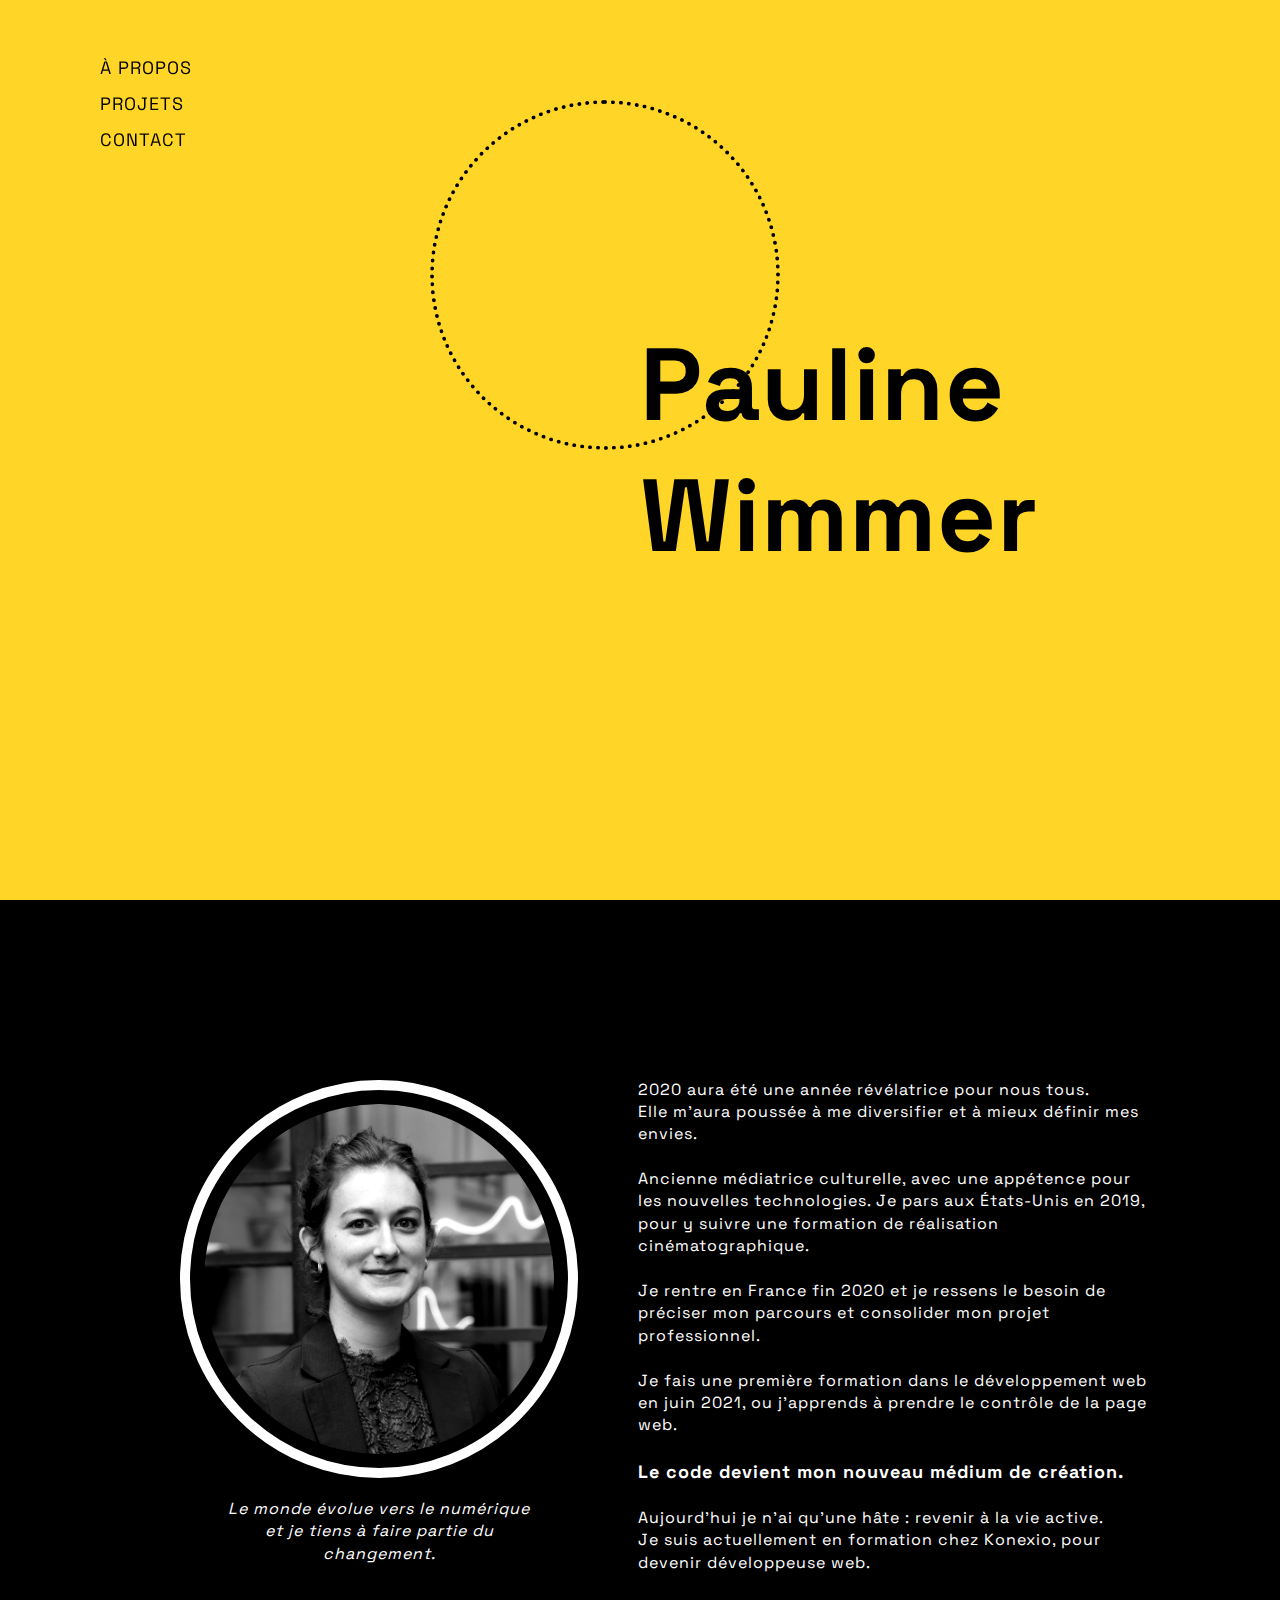
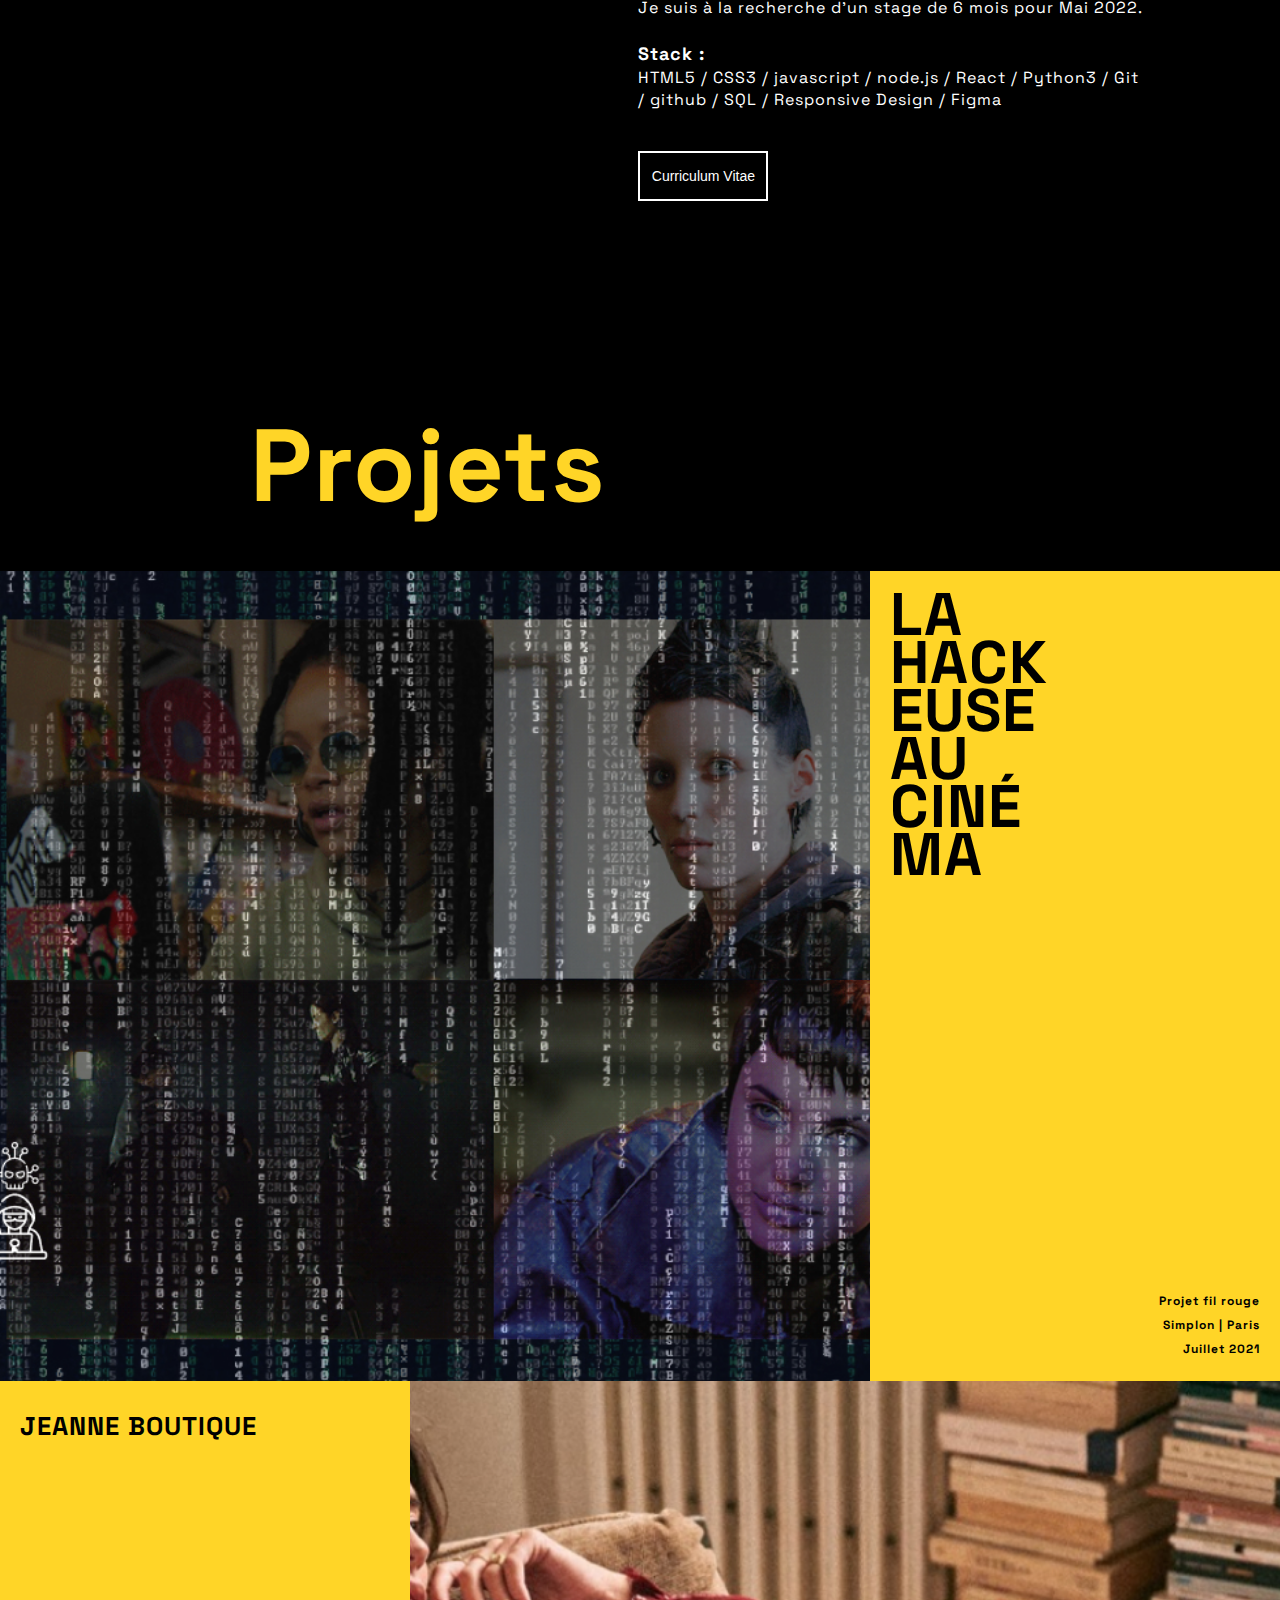
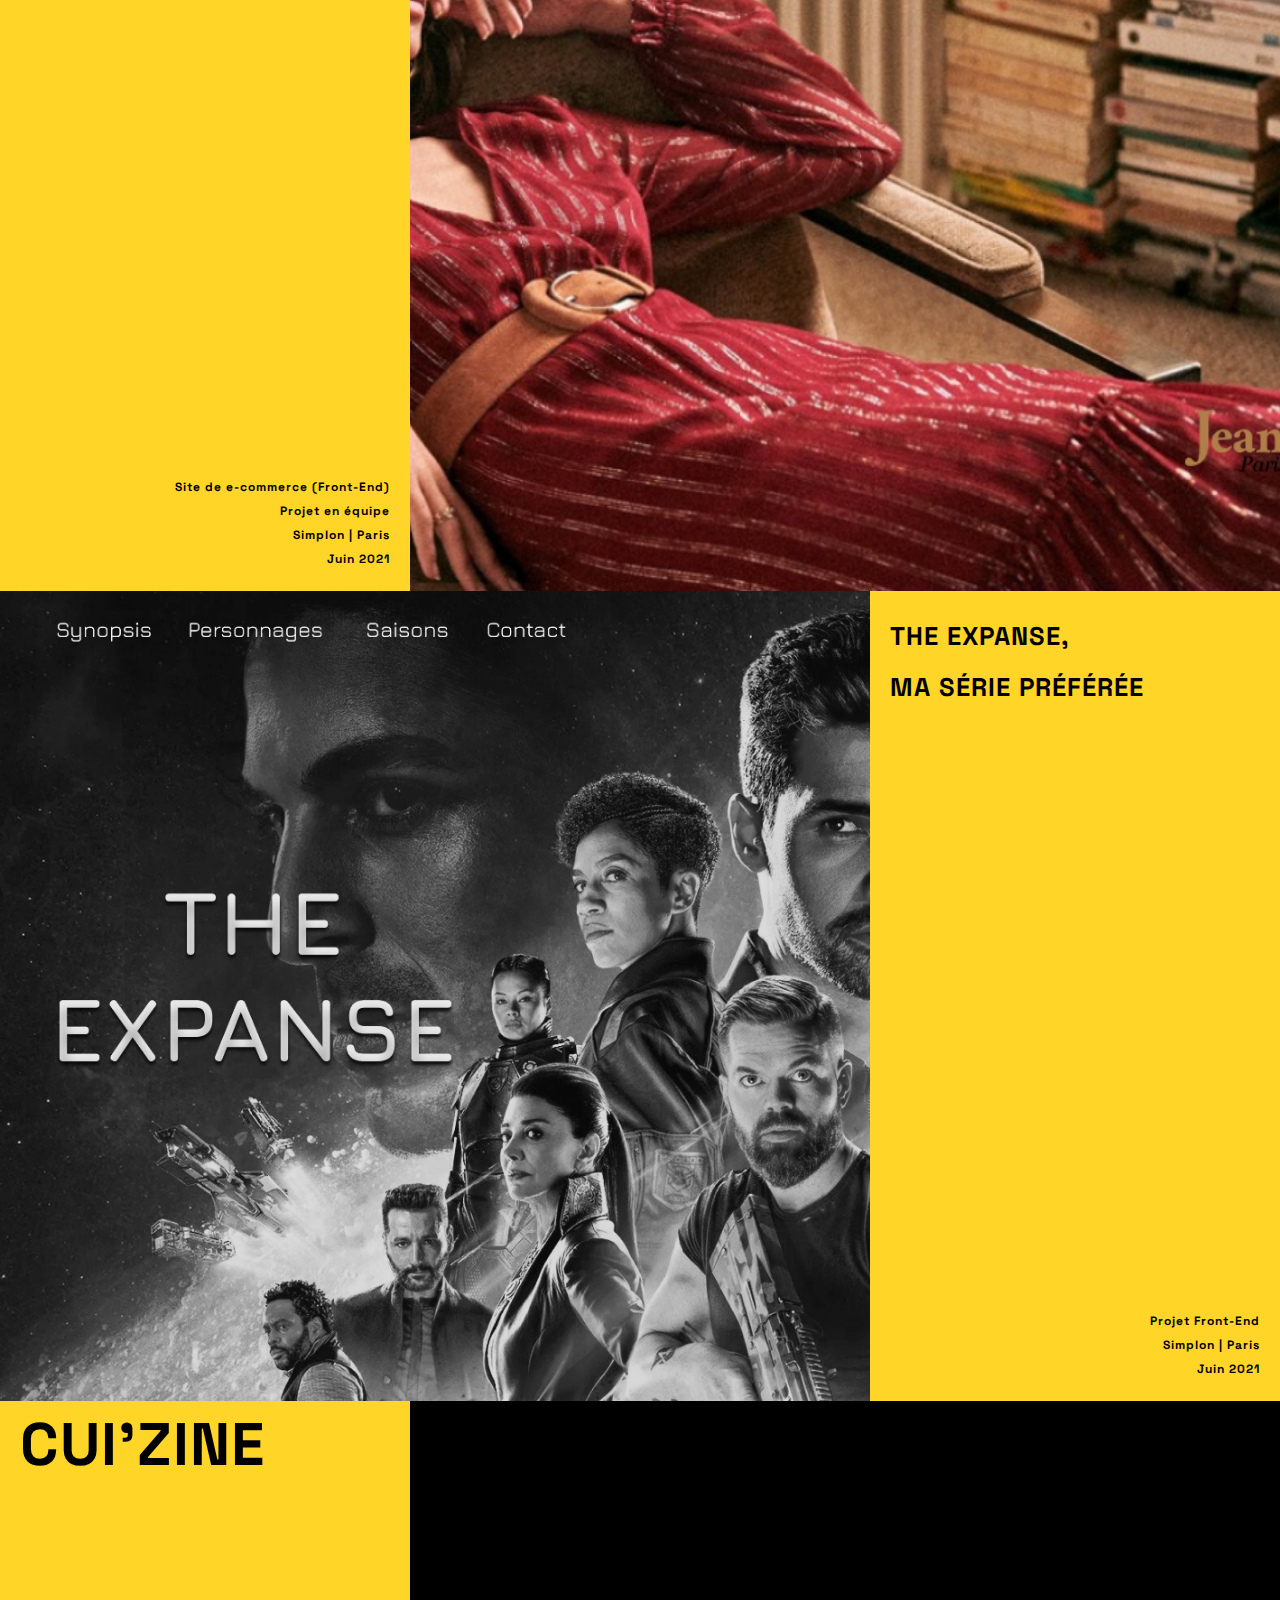
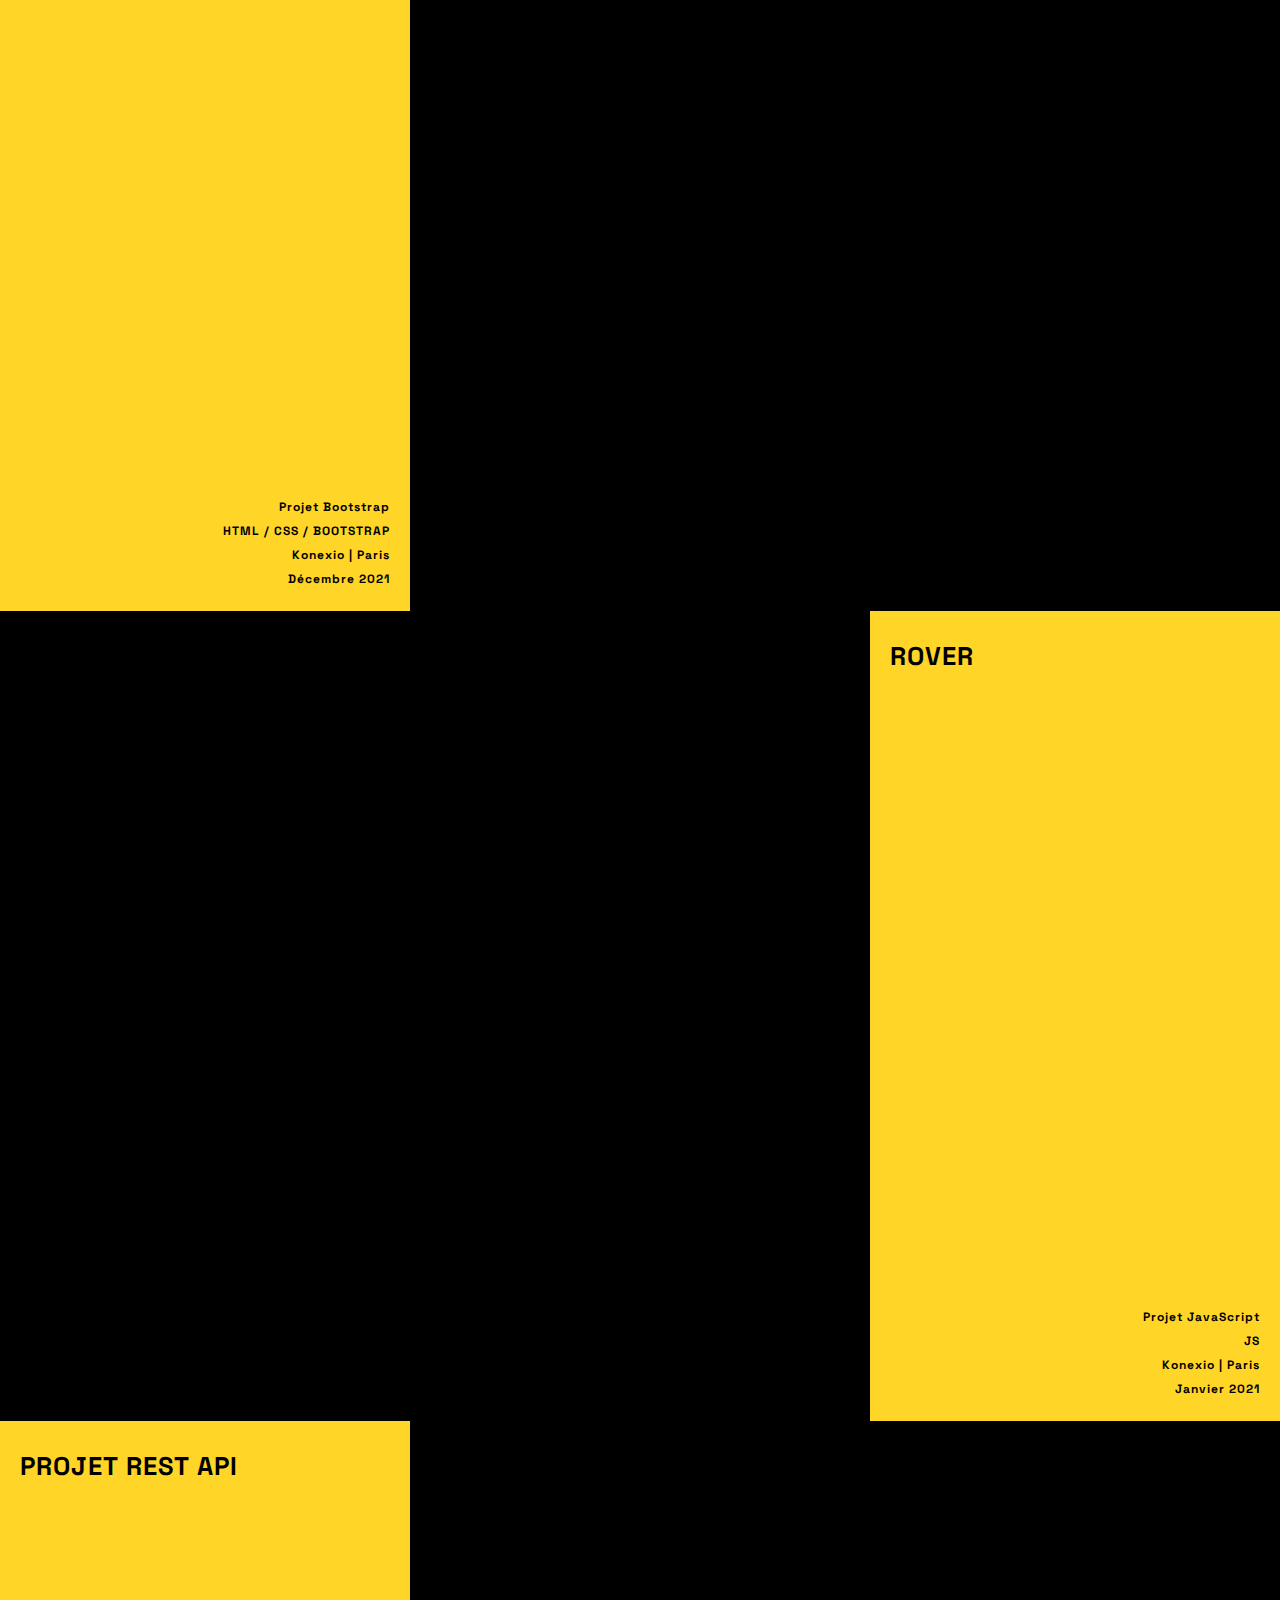
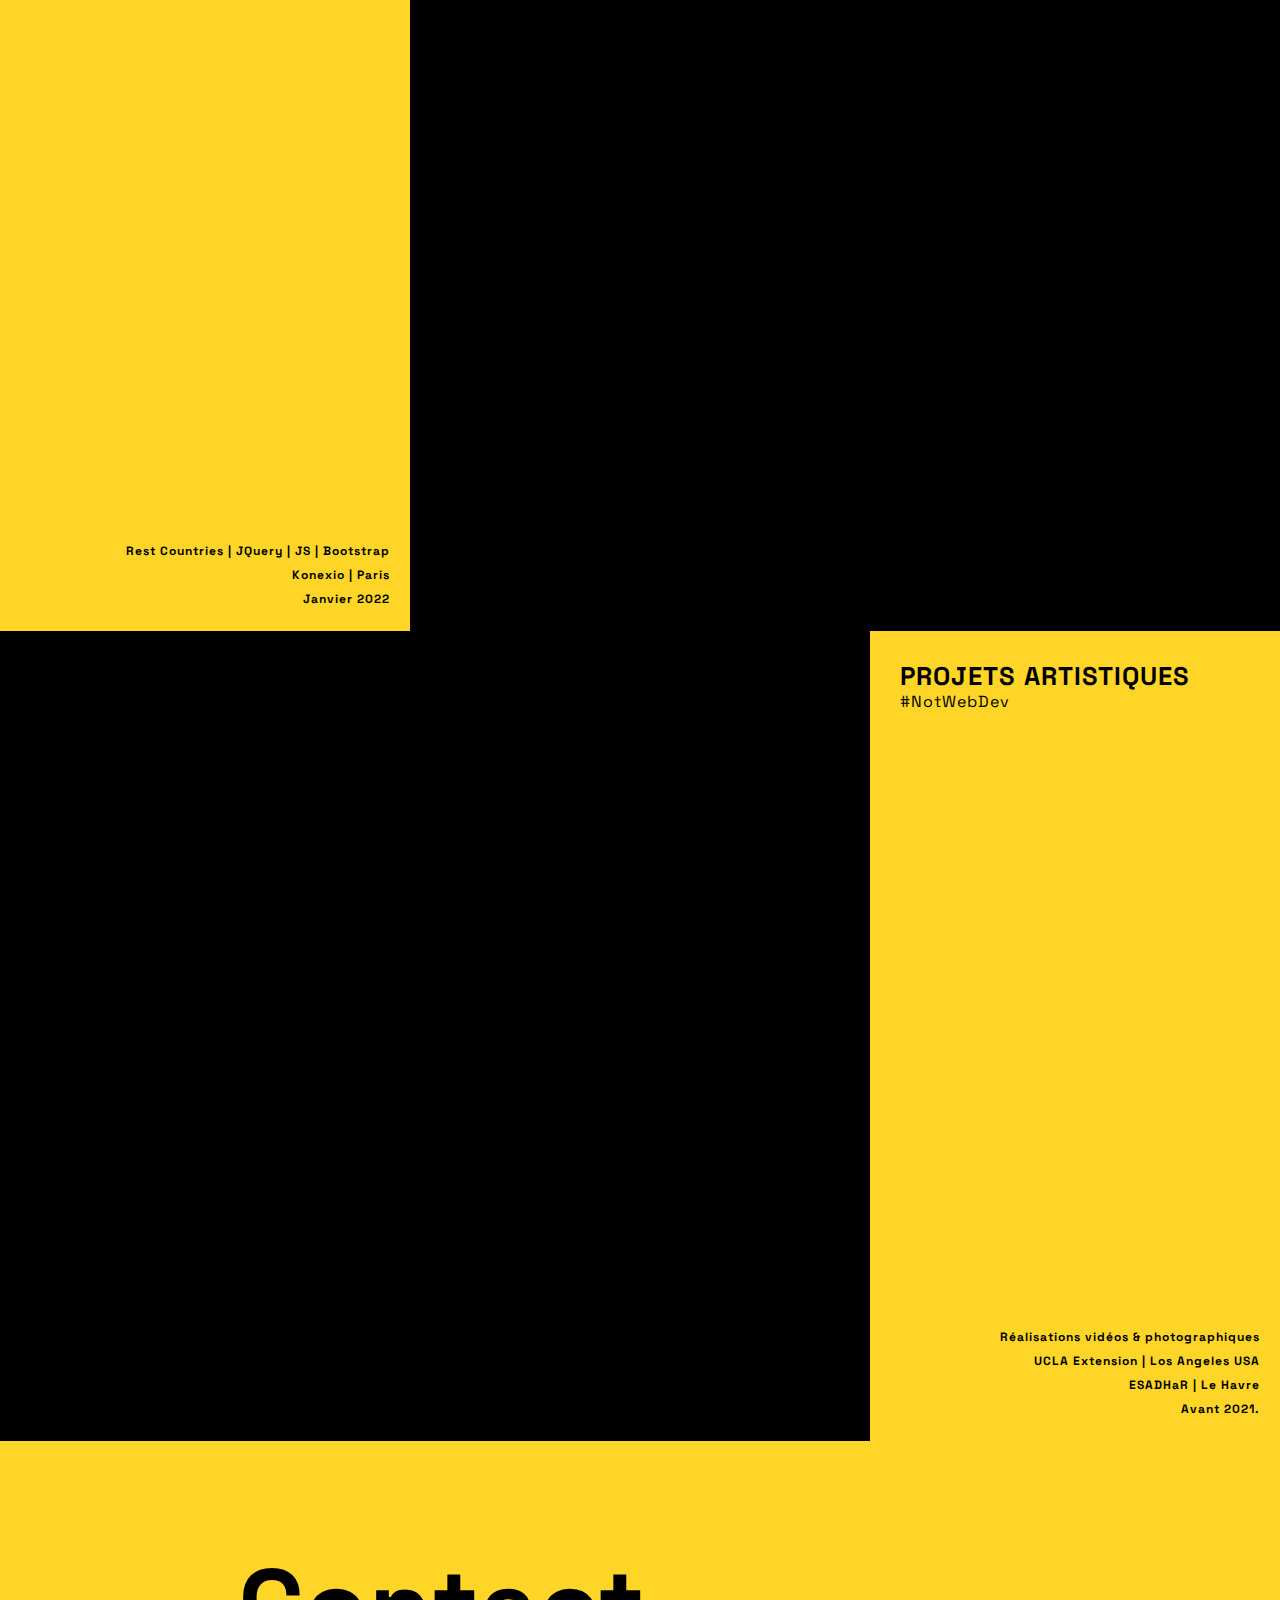
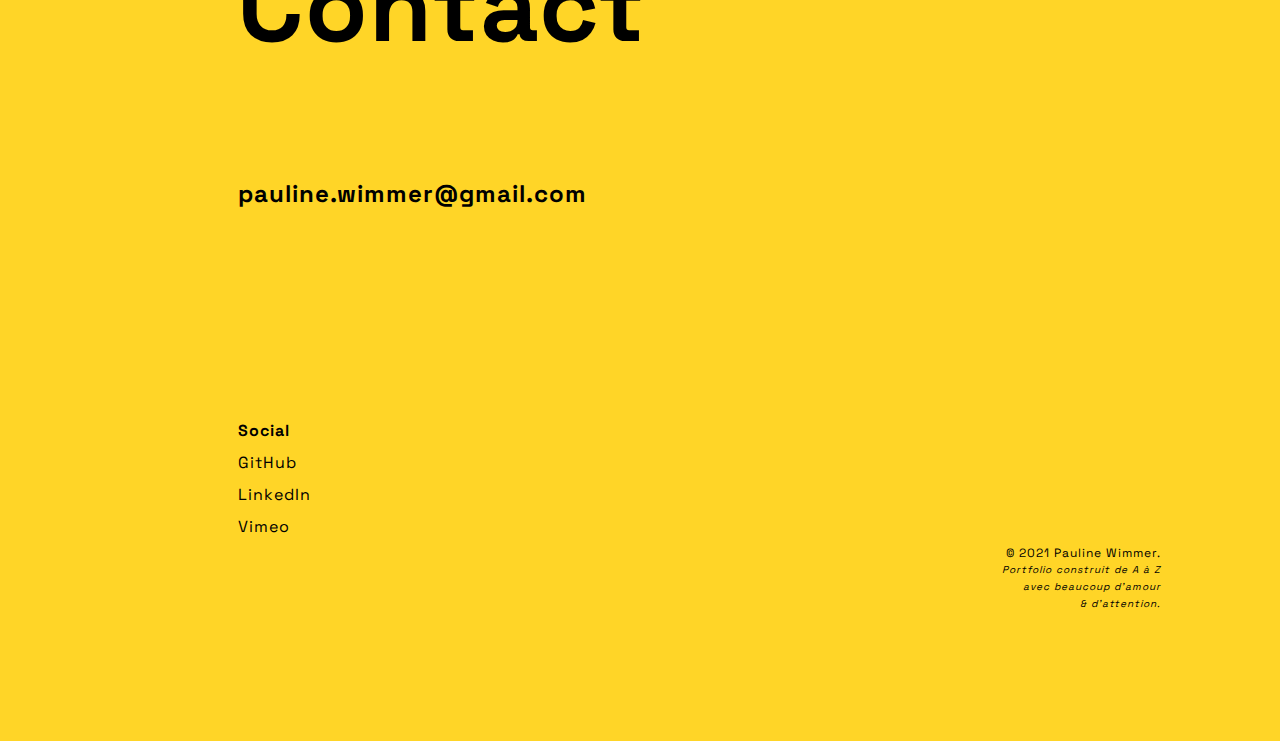
==== index.html @ 81e61bcb "small changes in avant.html & CSS" ====
<!DOCTYPE html>
<html lang="efr">
<head>
    <meta charset="UTF-8">
    <meta http-equiv="X-UA-Compatible" content="IE=edge">
    <meta name="viewport" content="width=device-width, initial-scale=1.0">
    <title>Portfolio | Pauline Wimmer</title>
    <link rel="stylesheet" href="main.css">
    <link rel="stylesheet" href="style.css">
    <link rel="shortcut icon" type="image/x-icon" href="images/logo-sun-pw.png" />

</head>
<body>
    <header>
        <p id="top"></p>
        <div id="root" class="mob cube-mobile">

            <a id="topnav_hamburger_icon" href="javascript:void(0);" onclick="showResponsiveMenu()">
                <div class="burger">
                    <span></span>
                    <span></span>
                    <span></span>
                </div>
            </a>

            <nav role="navigation" id="topnav_responsive_menu">
                <a id="topnav_hamburger_icon" href="javascript:void(0);" onclick="showResponsiveMenu()">
                    <img src="images/cross.png" alt="croix">
                </a>
                <ul id="topnav_menu">
                    <a href="#prez"><li>A propos</li></a>
                    <a href="#projets"><li>Projets</li></a>
                    <!-- <a href="#avant"><li>Avant...</li></a> -->
                    <a href="#contact"><li>Contact</li></a>
                    <a href="#top" class="retour"><li class="retour">Retour ↑</li></a>
                </ul>
            </nav>

        </div>

        <nav class="hide">
            <ul>
                <li><a class="breathe" href="#prez">À propos</a></li>
                <li><a class="breathe" href="#projets">Projets</a></li>
                <!-- <li><a class="breathe" href="#avant">Avant...</a></li> -->
                <li><a class="breathe" href="#contact">Contact</a></li>
            </ul>
        </nav>
        <h1>Pauline <br> Wimmer</h1>
        <div class="cercle"></div>
    </header>

    <div class="separate"></div>

    <!-- !Presentation -->
    <section id="prez" class="prez">
        <!-- gauche -->
        <div class="gauche">
            <div class="photo-border">
                <img class="portrait" src="images/moi.png" alt="">
            </div>
            <p>
                Le monde évolue vers le numérique et je tiens à faire partie du changement.
            </p>
        </div>
        <!-- droite -->
        <div class="droite">
            <p>2020 aura été une année révélatrice pour nous tous.
                <br>
            Elle m'aura poussée à me diversifier et à mieux définir mes envies.
                <br><br>
            Ancienne médiatrice culturelle, avec une appétence pour les nouvelles technologies. Je pars aux États-Unis en 2019, pour y suivre une formation de réalisation cinématographique.
                <br><br>
            Je rentre en France fin 2020 et je ressens le besoin de préciser mon parcours et consolider mon projet professionnel.
                <br><br>
            Je fais une première formation dans le développement web en juin 2021,
            ou j'apprends à prendre le contrôle de la page web.
                <br><br>
            <span>Le code devient mon nouveau médium de création.</span>
                <br><br>
            Aujourd'hui je n'ai qu'une hâte : revenir à la vie active.
                <br>
            Je suis actuellement en formation chez Konexio, pour devenir développeuse web.
                <br><br>
            Je suis à la recherche d'un stage de 6 mois pour Mai 2022.
                <br><br>
            <span>Stack : </span><br> HTML5 / CSS3 / javascript / node.js / React / Python3 / Git / github / SQL / Responsive Design / Figma
            </p>
            <!-- <button class="breathe" onclick="window.location.href='cv/WimmerCV-english4.pdf'" type="button">Curriculum Vitae</button> -->
            <button id="eventBtn" class="" type="button">Curriculum Vitae</button>

        </div>
        <div id="cv">
            <img class="cv-img" src="cv/PW-CV-english.png" alt="CV Wimmer in english">
        </div>
    </section>

    <!-- !PROJETS -->
    <main id="projets" class="projets">
        <div class="separate"></div>
        <h1>Projets</h1>
        <!-- Projet 1 -->
        <a class="move" href="https://pauline-wim.github.io/hackeuse/index.html" target="_blank">
            <div class="proj simplon_fil_rouge">
                <img src="" alt="">
                <div class="title_box">
                    <h3 class="hack">La <br> Hack <br> euse <br> au <br> Ciné <br> ma</h3>
                    <h4>Projet fil rouge <br> Simplon | Paris <br> Juillet 2021</h4>
                </div>
            </div>
        </a>

        <!-- Projet 2 -->
        <a class="move" href="https://claireav.github.io/Jeanne/index.html" target="_blank">
            <div class="proj simplon_ecommerce">
                <img src="" alt="">
                <div class="title_box left">
                    <h3>Jeanne Boutique</h3>
                    <h4>Site de e-commerce (Front-End) <br> Projet en équipe <br> Simplon | Paris <br> Juin 2021</h4>
                </div>
            </div>
        </a>

        <!-- Projet 3 -->
        <a class="move" href="https://the-expanse-projet1.netlify.app/" target="_blank">
            <div class="proj simplon_serietv">
                <img src="" alt="">
                <div class="title_box">
                    <h3>The Expanse, <br> ma série préférée</h3>
                    <h4>Projet Front-End <br> Simplon | Paris <br> Juin 2021</h4>
                </div>
            </div>
        </a>

        <!-- Projet 4 -->
        <a class="move" href="" target="">
            <div class="proj">
                <img src="" alt="">
                <div class="title_box left">
                    <h3 class="hack">Cui'zine</h3>
                    <h4>Projet Bootstrap <br> HTML / CSS / BOOTSTRAP <br> Konexio | Paris <br> Décembre 2021</h4>
                </div>
            </div>
        </a>

        <!-- Projet 5 -->
        <div id="rover" class="proj">
            <img src="" alt="">
            <div class="title_box">
                <h3>Rover</h3>
                <h4>Projet JavaScript<br> JS <br> Konexio | Paris <br> Janvier 2021</h4>
            </div>
        </div>

        <!-- Projet 6 -->
        <a class="move" href="https://pauline-wim.github.io/konexio-projet-fullstack/">
            <div class="proj konexio_API">
                <img src="" alt="">
                <div class="title_box left">
                    <h3>Projet Rest API</h3>
                    <h4>Rest Countries | JQuery | JS | Bootstrap<br> Konexio | Paris <br> Janvier 2022</h4>
                </div>
            </div>
        </a>

        <!-- Projet 7 -->
        <!-- <div class="separate"></div> -->
        <!-- <h1 id="avant">Avant...</h1> -->
        <a class="move" href="avant.html">
            <div class="proj projet_art">
                <img src="img/serie2/DSC_0315.JPG" alt="">
                <div class="title_box">
                    <div class="title_box_art">
                        <h3 class="title-proj-art">Projets artistiques</h3>
                        <p class="title-proj-art">#NotWebDev</p>
                    </div>
                    <h4>Réalisations vidéos & photographiques <br> UCLA Extension | Los Angeles USA <br> ESADHaR | Le Havre <br> Avant 2021.</h4>
                </div>
            </div>
        </a>
    </main>

    <!-- CONTACT -->
    <footer id="contact" class="contact">
        <h1>Contact</h1>
        <h2><a class="breathe" href="mailto:pauline.wimmer@gmail.com">pauline.wimmer@gmail.com</a></h2>
        <div class="social">
            <h4>Social</h4>
            <a class="breathe" href="https://github.com/pauline-wim" target="_blank"><p>GitHub</p></a>
            <a class="breathe" href="https://www.linkedin.com/in/pauline-wimmer/" target="_blank"><p>LinkedIn</p></a>
            <a class="breathe" href="https://vimeo.com/paulinewimmer" target="_blank"><p>Vimeo</p></a>
        </div>
        <div class="signature">
            <p>© 2021 Pauline Wimmer.</p>
            <p><span>Portfolio construit de A à Z <br> avec beaucoup d'amour <br> & d'attention.</span></p>
        </div>
    </footer>

    <script src="script.js"></script>  
</body>
</html>
---- main.css ----
/* !GENERAL */

html {
    scroll-behavior: smooth;
    font-size: 62.5%; /* 1rem = 10px */
}

*, ::before, ::after {
    box-sizing: border-box;
    margin: 0;
    padding: 0;
}

/* @font-face {
    font-family: 'Aileron';
    src: url(fonts/Aileron-Regular.otf);
} */

@font-face {
    font-family: 'Space';
    src: url(fonts/SpaceGrotesk-VariableFont_wght.ttf);
}

body {
    font-family: 'Space', sans-serif;
    letter-spacing: 1px;
    line-height: 2;
    overflow-x: hidden;
    background: #ffd527;
    /* background: white; */
    scroll-behavior: smooth;
}

h2 {
    font-size: 2.4rem;
}

h4, p {
    font-size: 1.6rem;
}

.mob {
    display: none;
}

#topnav_hamburger_icon {
    display: none;
}

/* NAV */

nav{
    grid-area: nav;
    position: fixed;
    z-index: 20;
    display: flex;
    flex-direction: column;
    align-items: flex-start;
    margin: 50px 100px;
    /* text-align: right; */
    font-size: 1.8rem;
    text-transform: uppercase;
}

ul {
    list-style: none;
}

a {
    text-decoration: none;
    color: black;
}

a:active {
    color: indigo;
}

.breathe:hover {
    animation-name: breathe;
    animation-duration: 4.5s;
    animation-timing-function: ease-in-out;
    animation-iteration-count: infinite;
    animation-direction: alternate;
  }

  @keyframes breathe {
    0% {
      color: rgba(250, 250, 250, 0.8);
    }

    50% {
        color: rgba(250, 250, 250, 0.137);
        }
    
    100% {
        color: rgba(250, 250, 250, 0.8);
    }
  }

/* !CONTACT */
#contact {
    height: 100vh;
    /* background: #ffd527; */
    display: grid;
    grid-column: 1fr 2fr 1fr;
    grid-template-areas: 
    ". h1 ."
    ". h2 ."
    ". social sign"
    /* border: 2px solid red; */
}

.contact h1 {
    /* border: 2px solid blue; */
    grid-area: h1;
}

.contact h2 {
    grid-area: h2;
}
.contact .social {
    grid-area: social;
}

.contact .signature {
    grid-area: sign;
    line-height: 1.4;
    text-align: right;
    justify-self: center;
    align-self:center;
}

.signature p {
    font-size: 1.2rem;
}

.signature span {
    font-size: 1rem;
    font-style: italic;
}

/* CONTACT */
---- style.css ----
/* !HEADER */
.cercle {
    position: absolute;
    width: 350px;
    height: 350px;
    border-radius: 50%;
    border: 4px dotted black;
    top: 100px;
    right: 500px;
    transition: ease-in-out;
    transition-duration: .5s;
}

.cercle:hover {
    border: 6px dotted black;
    width: 450px;
    height: 450px;
  }

nav{
    grid-area: nav;
    position: fixed;
    z-index: 20;
    display: flex;
    flex-direction: column;
    align-items: flex-start;
    margin: 50px 100px;
    /* text-align: right; */
    font-size: 1.8rem;
    text-transform: uppercase;
}

ul {
    list-style: none;
}

a {
    text-decoration: none;
    color: black;
}

a:active {
    color: indigo;
}

header {
    /* background: #ffd527; */
    color: black;
    height: 100vh;
    display: grid;
    grid-template-columns: 1fr 1fr 2fr;
    grid-template-areas: "nav . name";  
}

h1 {
    font: 700 8vw 'Space', sans-serif;
    grid-area: name;
    display: flex;
    align-items: center;
    /* border: 2px solid red; */
    color: black;
    background-clip: text;
    animation: .8s shake infinite alternate;
    animation-delay: 1s;
}

@keyframes shake {
  0% { transform: skewX(-25deg); }
  5% { transform: skewX(25deg); }
  10% { transform: skewX(-45deg); }
  15% { transform: skewX(45deg); }
  20% { transform: skewX(0deg); }
  100% { transform: skewX(0deg); }  }

h1:hover {
    animation: shake;
    animation-play-state: paused;
}

/* HEADER */

/* !PRESENTATION */
.prez {
    background-color: black;
    color: white;
    height: 100vh;
    display: grid;
    grid-template-columns: 1fr 2fr 4fr;
    grid-template-areas: ". photo para";
    gap: 20px;
    line-height: 1.4;
    padding-top: 2rem;
    /* align-items: center; */
    /* border: 2px solid white; */
}

.prez .gauche {
    display: flex;
    flex-direction: column;
    text-align: center;
    grid-area: photo;
    margin-right: 4rem;
}

.prez .gauche p {
    font-style: italic;
    font-size: 1.6rem;
    padding: 0 4rem;
}

.prez .droite{
    align-self: center;
    grid-area: para;
    width: 40vw;
    font-size: 1.4rem;
}

button {
    width: 130px;
    height: 50px;
    background: transparent;
    color: white;
    border: 2px solid white;
    margin-top: 40px;
    font-size: 14px;
    font-family: 'Aileron', sans-serif;
}

button:hover {
    /* border: 2px solid rgba(250, 250, 250, 0.8); */
    border: 2px solid #ffd527;
    /* color: #ffd527; */
    /* color: rgba(250, 250, 250, 0.8); */
    cursor: pointer;
}

#cv {
    position: fixed;
    z-index: 4;
    align-items: center;
    justify-content: center;
    top: 0;
    left: 0;
    width: 100%;
    height: 100%;
    background: rgba(0, 0, 0, 0.85);
    display: none;
}

.cv-img {
    height: 100%;
}

.photo-border {
    margin: 80px 0px 20px 0;
    padding: 14px;
    border: 10px solid white;
    border-radius: 50%;
    width: fit-content;
    height: fit-content;
    display: flex;
    justify-content: center;
    align-items: center;
}

.portrait {
    border-radius: 50%;
    width: 350px;
    filter: grayscale(100%) contrast(1.3);
}

.prez span {
    font-size: 1.8rem;
    font-weight: 700;
}

/* !PROJETS */

.separate {
    height: 8rem;
    background: black;
}

.projets {
    background: black;
}

.projets h1 {
    padding: 40px 250px;
    color: #ffd527;
    /* color: white; */
}

/* .projets h1:hover {
    font-weight: 700;
} */

.proj {
    height: 90vh;
    display: flex;
    justify-content: flex-end;
    align-items: flex-end;
}

.move:hover {
    /* color: white; */
    /* color: rgb(172, 45, 172); */
    color: white;
    /* cursor: url(); */
}

.simplon_fil_rouge {
    background: url(images/hackeuse.png) no-repeat center/cover;
}

.simplon_ecommerce {
    background: url(images/jeanne.png) no-repeat center/cover;
}

.simplon_serietv {
    background: url(images/expanse.jpg) no-repeat top/cover;
    /* filter: grayscale(100%) contrast(1.3); */
}

.title_box{
    position: absolute;
    right: 0;
    height: 90vh;
    width: 32%;
    /* background: black; */
    background-color: #ffd527;
    /* background: white; */
    /* color: #ffd527; */
    display: flex;
    flex-direction: column;
    justify-content: space-between;
}

.title_box .sf {
    line-height: 1.2;
}

.left {
    left: 0;
}

.title_box h3, .title_box h4 {
    padding: 20px;
}

h3 {
    font-size: clamp(20px, 2vw, 40px);
    text-transform: uppercase;
}

.hack {
    line-height: 0.8;
    font-size: 6rem;
    text-transform: uppercase;
}

.title_box h4 {
    text-align: right;
    font-size: 1.2rem;
}

.projet_art {
    display: grid;
    grid-template-columns: 1fr 32%;
    grid-template-areas: 
    "img title_box";
}

.title_box {
    grid-area: title_box;
}

.title_box_art {
    padding-top: 20px;
    margin: 1em;
}

.title_box .title-proj-art {
    padding: 0 20px;
    margin: 0;
    line-height: 1.2;
}

.projet_art img {
    grid-area: img;
    width: 105.5%;
}

/* PROJETS */


/* !------------ RESPONSIVE ------------- */

@media (max-width: 1000px) {
    .cercle {
        width: 250px;
        height: 250px;
        border: 4px dotted black;
        top: 100px;
        right: 400px;
    }

    .cercle:hover {
        border: 5px dotted black;
        width: 300px;
        height: 300px;
      }

    .prez {
        grid-template-columns: 1fr 2fr;
        grid-template-areas: "photo para";
    }

    .prez .gauche {
        margin-right: 0;
    }

    .prez .droite {
        width: 60vw;
        margin-left: 20px;
        margin-right: 40px;
    }

    .photo-border {
        padding: 15px;
        border: 8px solid black;
        margin: 20px;
    }

    .portrait {
        width: 250px;
    }
}

@media (max-width: 950px) {
    .prez {
        height: auto;
        display: flex;
        flex-direction: column;
        align-items: center;
        padding: 0 30px 30px;
    }

    #contact {
    grid-column: 1fr auto auto;
    }

/* -------------------- Menu Burger ----------------------- */
.hide {
    display: none;
}

.mob {
    display: block;
    position: fixed;
}

.burger {
    position: fixed;
    display: flex;
    flex-direction: column;
    gap: 10px;
}

.burger span{
    width: 45px;
    height: 5px;
    background-color: black;
    border-radius: 15px;
}

#topnav_hamburger_icon {
    margin: 20px;
    position: fixed;
    display: block;
}

#root {
    position: fixed;
    overflow-x: hidden;
    z-index: 99;
}

#topnav_responsive_menu {
    display: block;
    position: absolute;
    left: 0;
    top: 0;
    margin: 0;
    width: 55vw;
    height: 55vh;

    z-index: 99;

    transform-origin: 0% 0%;
    transform: translate(-200%, 0);

    transition: transform 1s ;
}

/* and let's slide it in from the left */
#topnav_responsive_menu.open {
    transform: none;
    position: fixed;
}

#topnav_responsive_menu ul {
    display: flex;
    flex-direction: column;
    width: 100%;
    padding: 40px;
    text-align: right;
    background:rgba(0, 0, 0, 0.85);
    list-style-type: none;
    -webkit-font-smoothing: antialiased;
}

#topnav_responsive_menu li {
    font-size: 16px;
    padding: 5% 0;
}

#topnav_responsive_menu a {
    color: #ffd527;
}

#topnav_responsive_menu a:active {
    color: indigo;
}

.retour {
    text-decoration: none;
    color: rgb(185, 0, 176);
}
/* -------------------- Menu Burger ----------------------- */

}

@media (max-width: 700px) {
    body {
        overflow-x: hidden;
    }

    header {
        display: flex;
        height: 75vh;
        margin-bottom: 80px;
    }

    header h1 {
        align-self: flex-end;
    }

    .cercle {
        display: block;
        position: absolute;
        top: 350px;
        left: 30px;
        width: 200px;
        height: 200px;
        border-radius: 50%;
    }

    h1 {
        font: 700 20vw 'Aileron', sans-serif;
        letter-spacing: none;
        padding-top: 40px;
        padding-left: 40px;
    }

    .prez .droite {
        width: 75vw;
        margin-left: 0;
        margin-right: 0;
    }

    .prez .gauche p {
        padding: 0 40px;
        font-size: 14px;
    }

    .proj {
        display: flex;
        flex-direction: column;
    }

    .projets h1 {
        padding: 20px 40px;
    }

    .title_box{
        position: relative;
        width: 100vw;
        height: 40vh;
        display: flex;
        flex-direction: row;
        justify-content: space-between;
    }

    .title_box h4 {
        align-self: flex-end;
    }

    #contact {
        display: flex;
        flex-direction: column;
        justify-content: space-between;
        padding: 0 20px;
        margin-bottom: 30px;
        height: 85vh;
    }

    .contact h1 {
        padding: 0;
        padding-top: 10px;
    }

    .contact h2 {
        font-size: 20px;
    }

    .contact .signature {
        justify-self: flex-end;
        align-self: flex-end;
    }

}
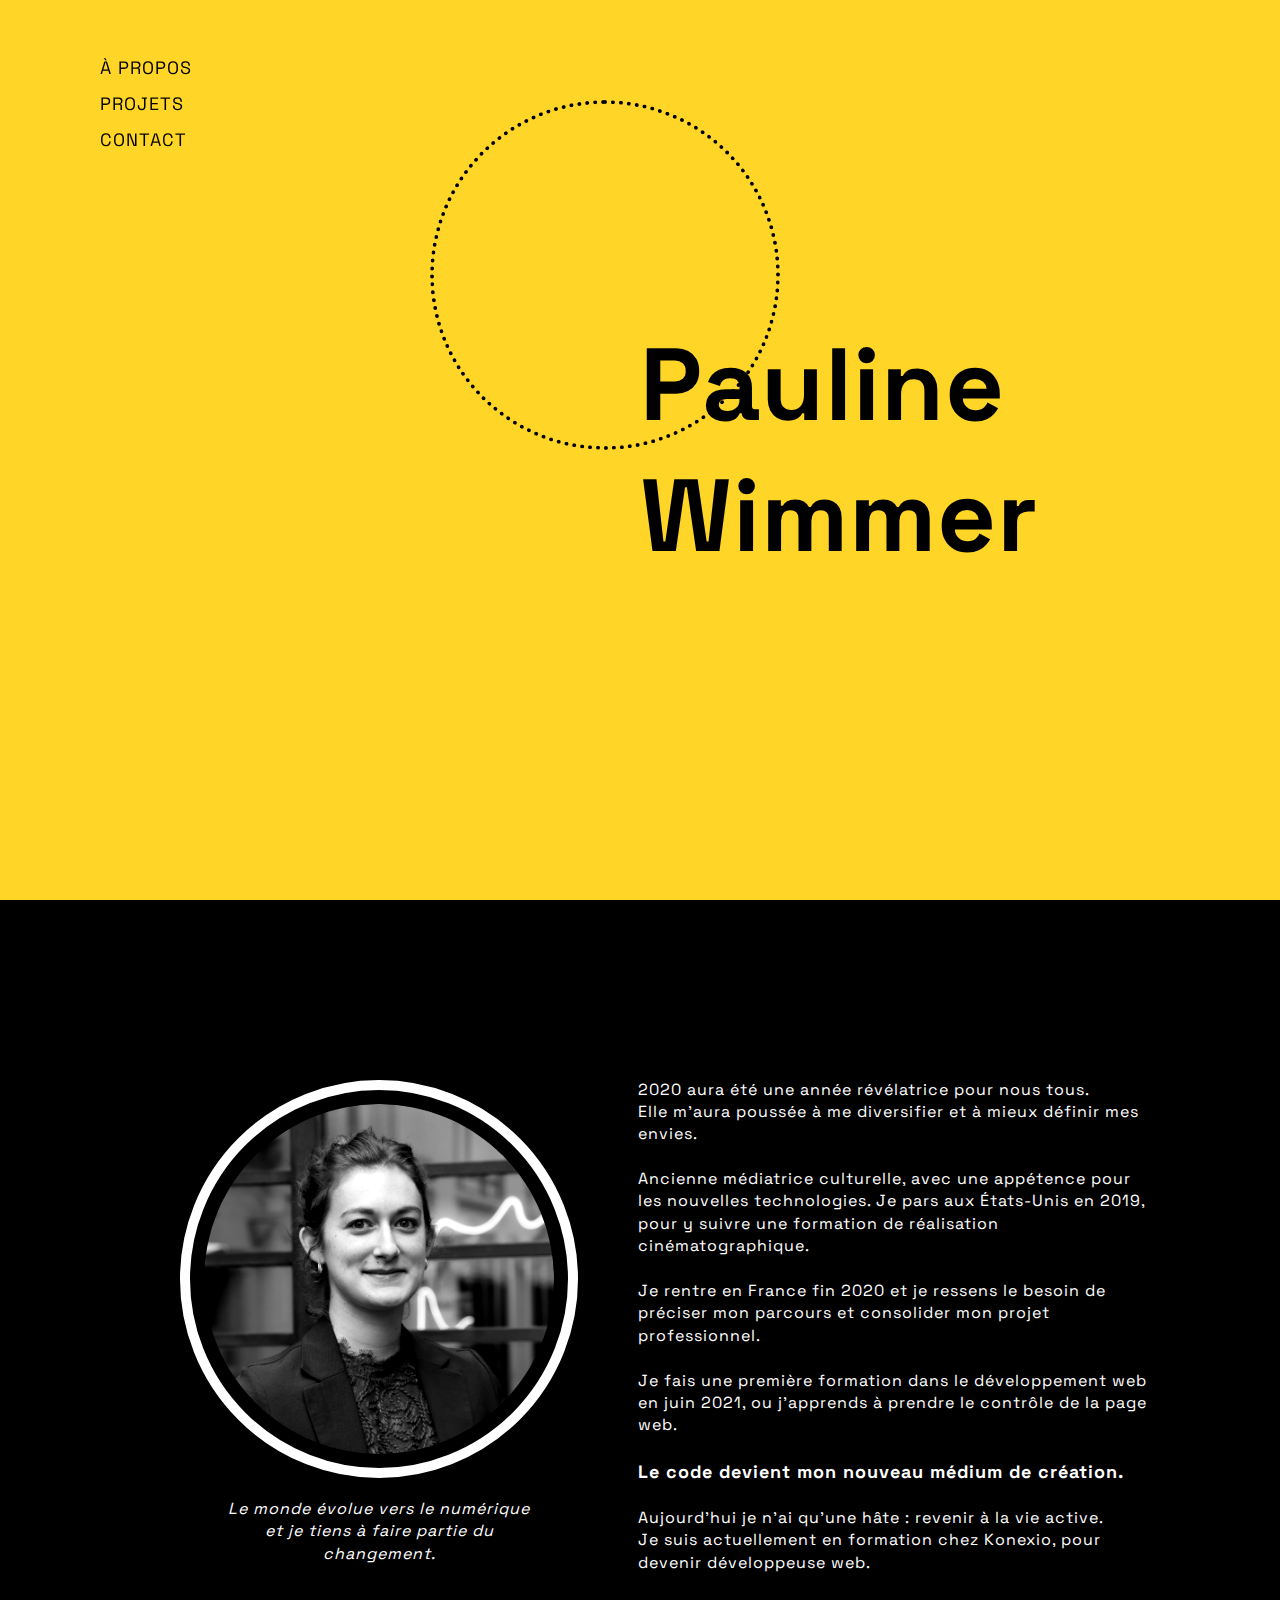
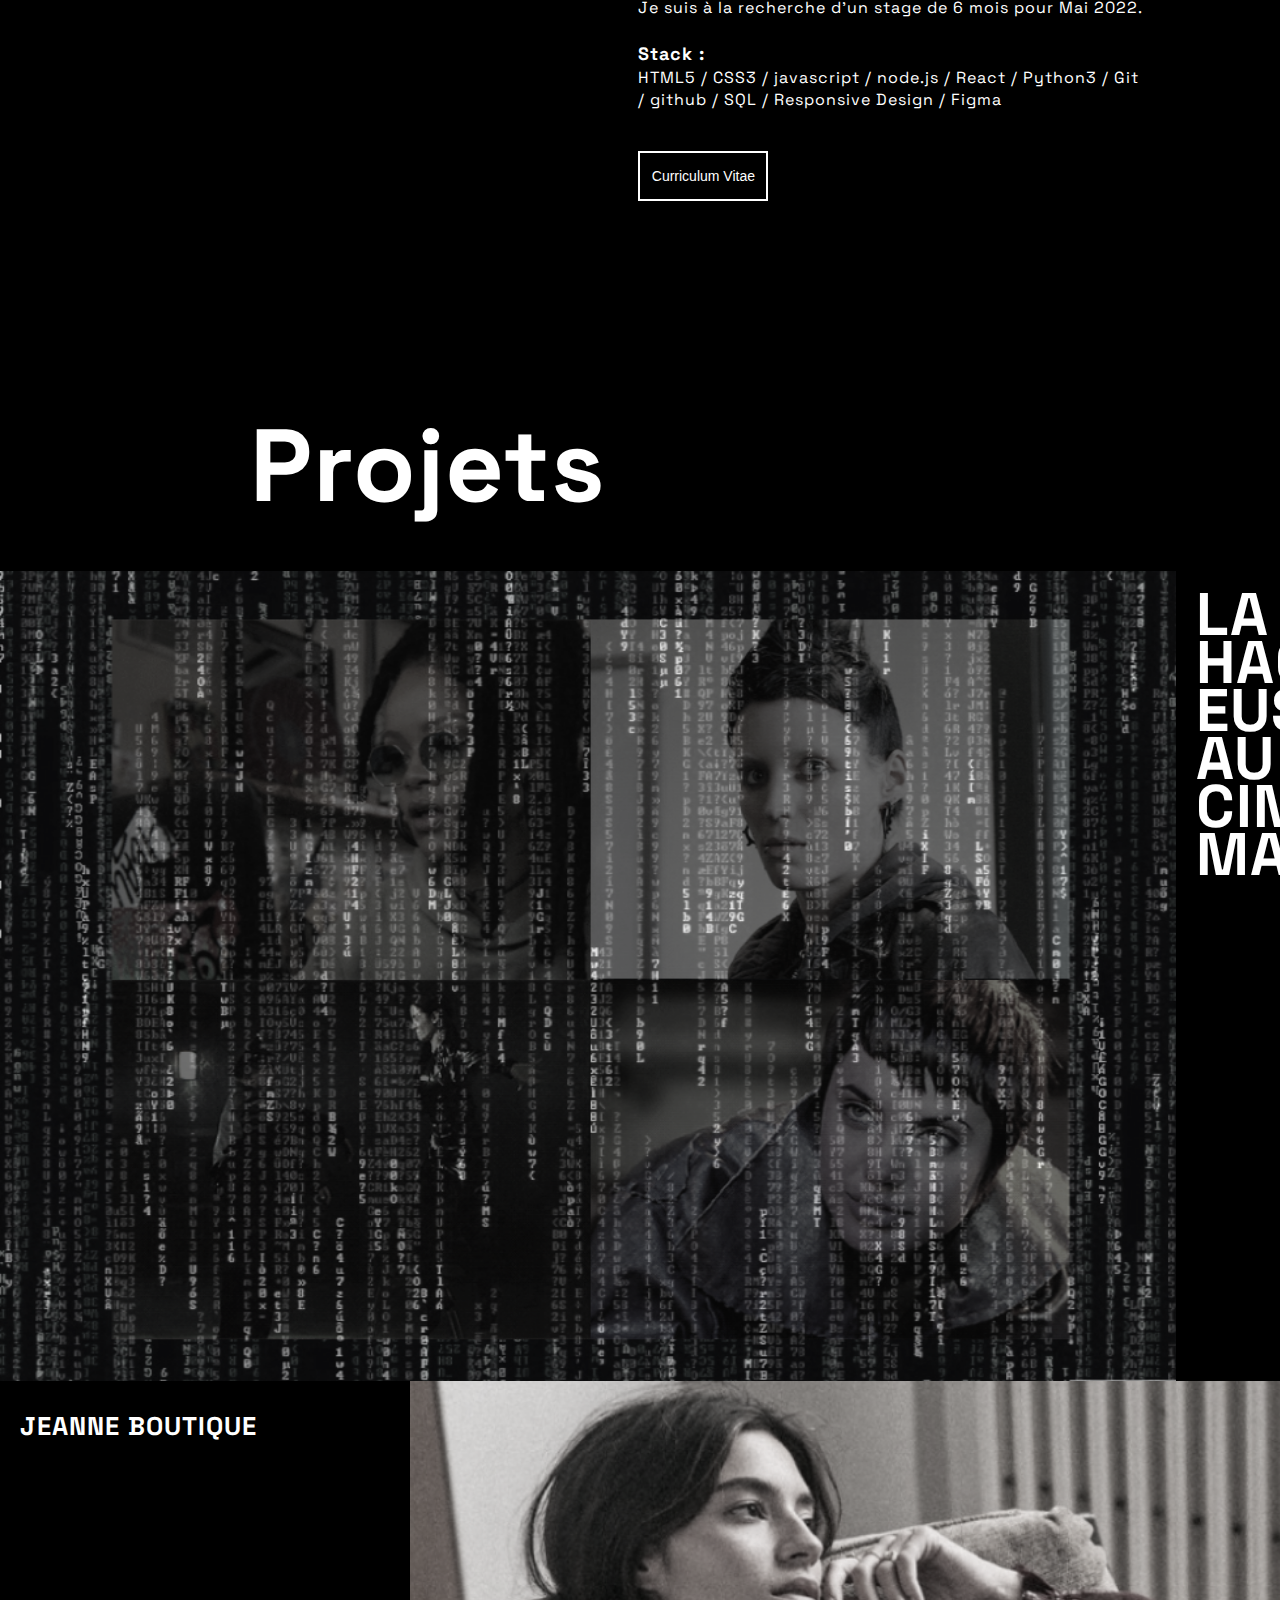
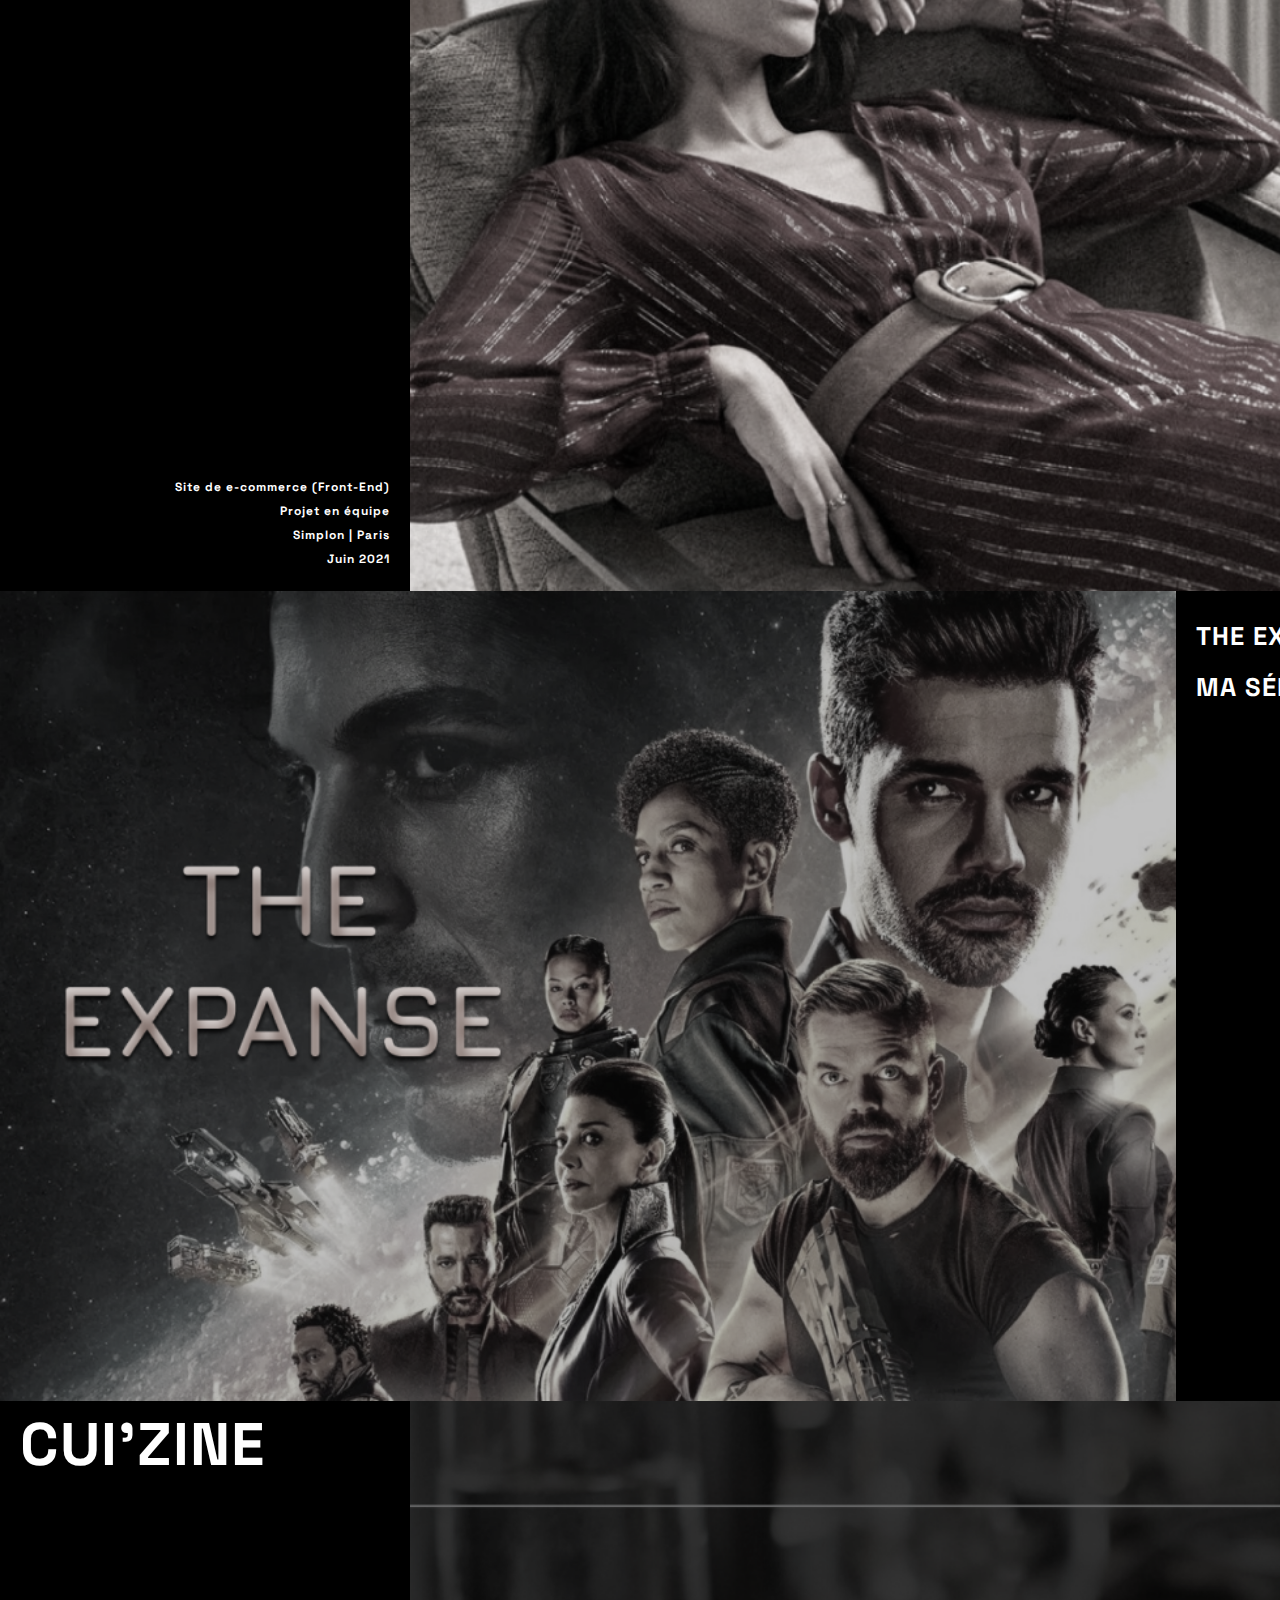
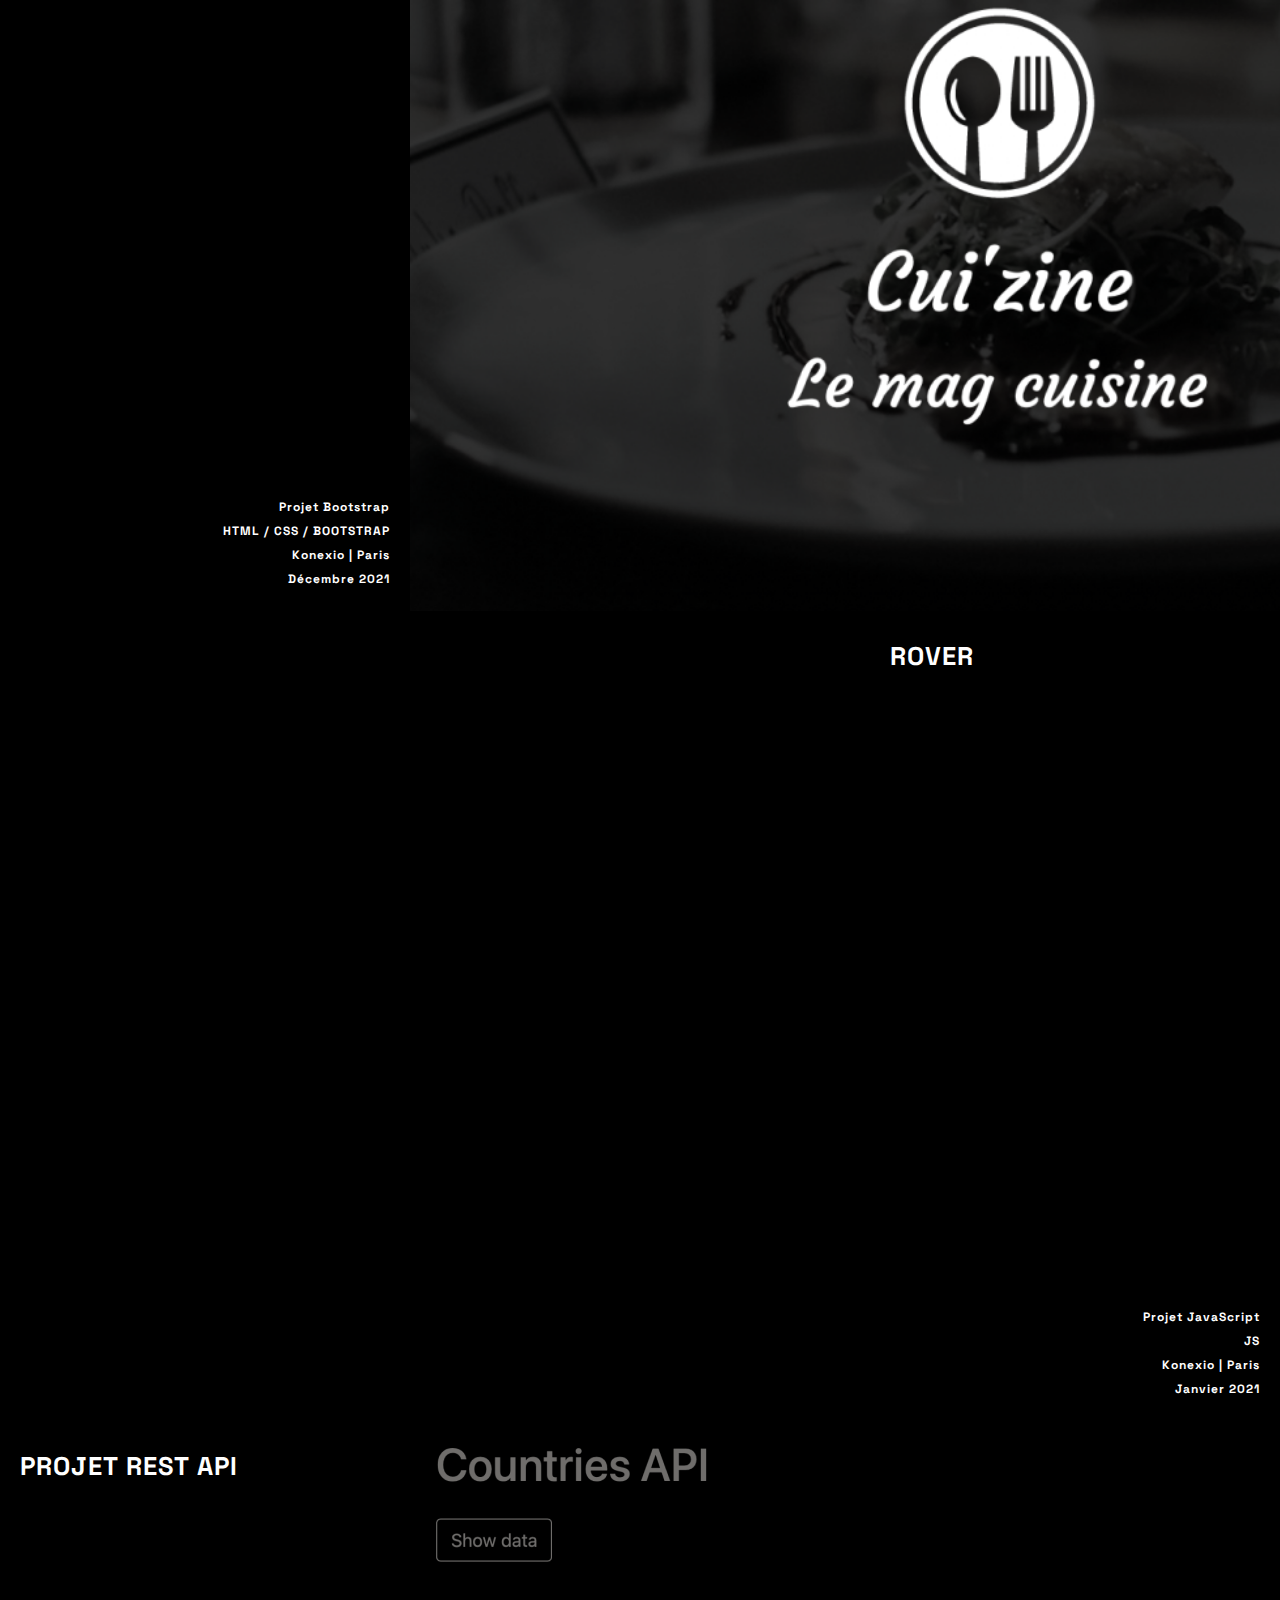
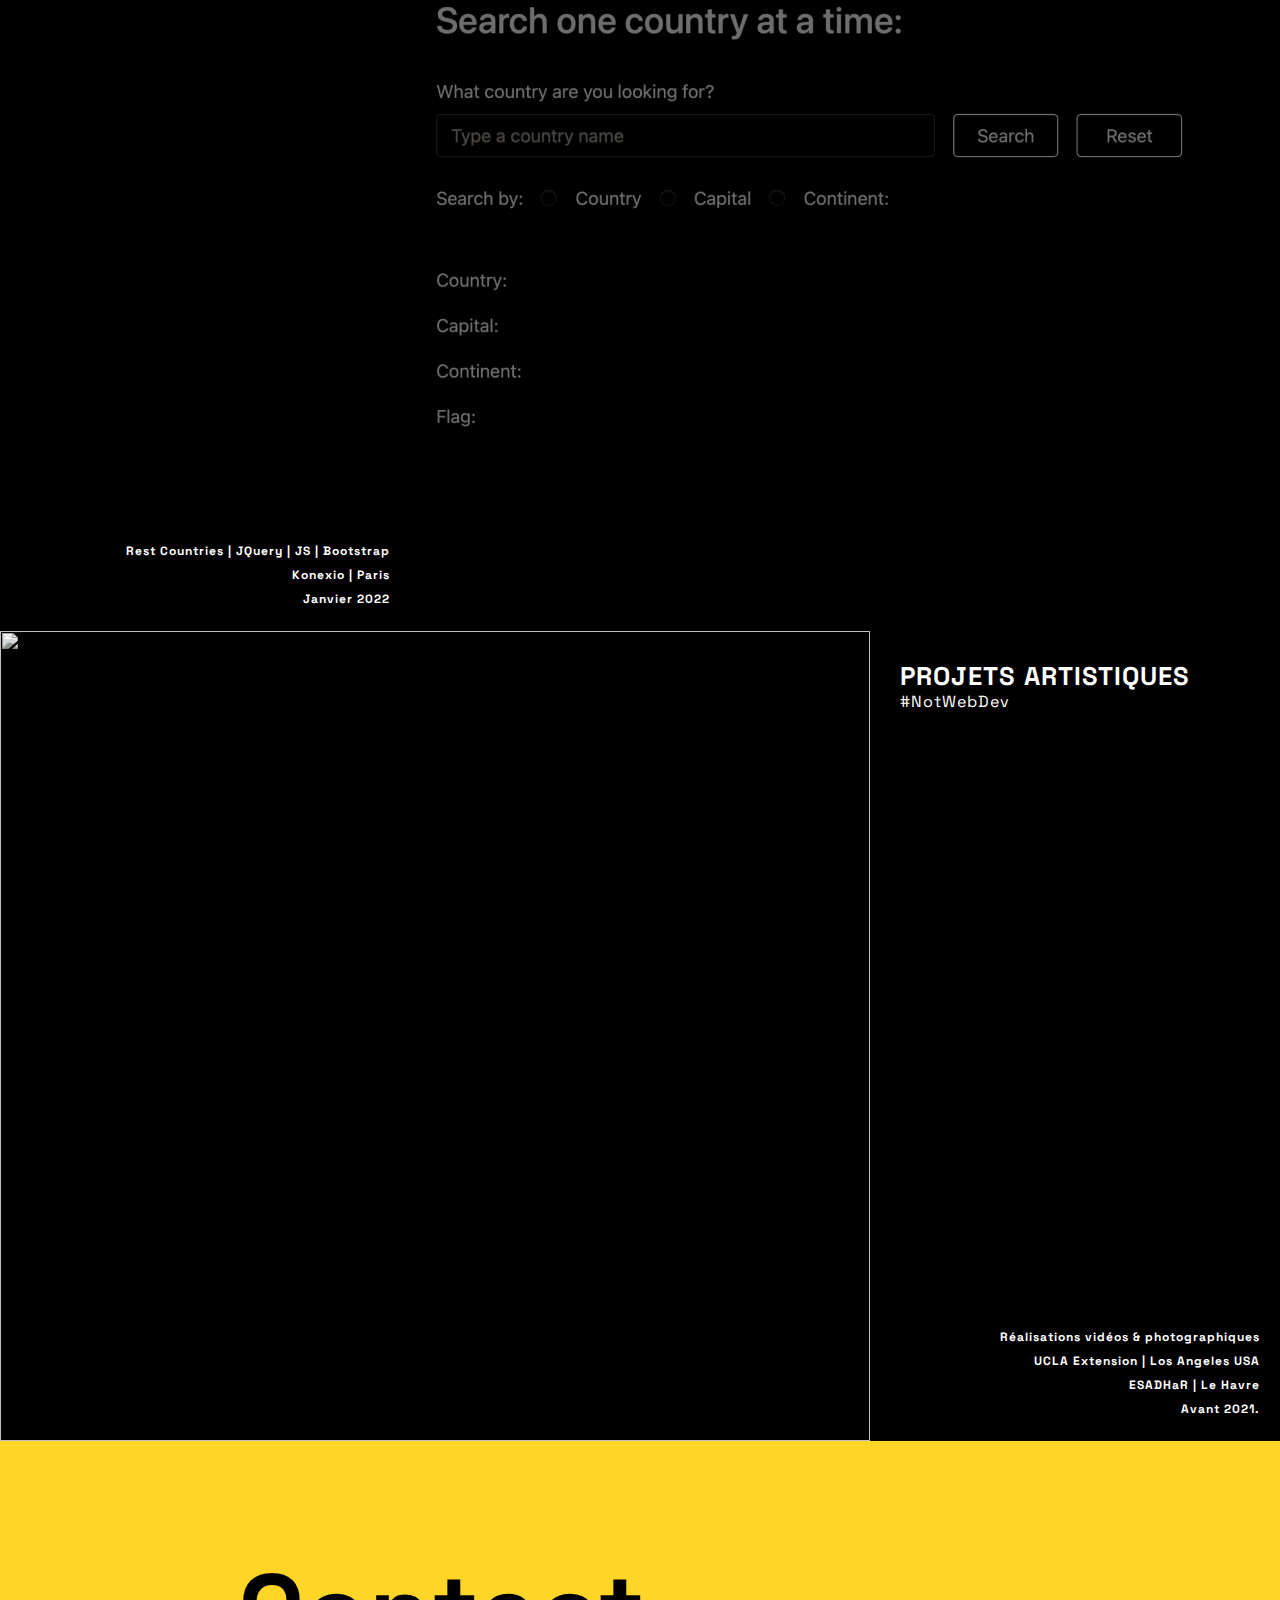
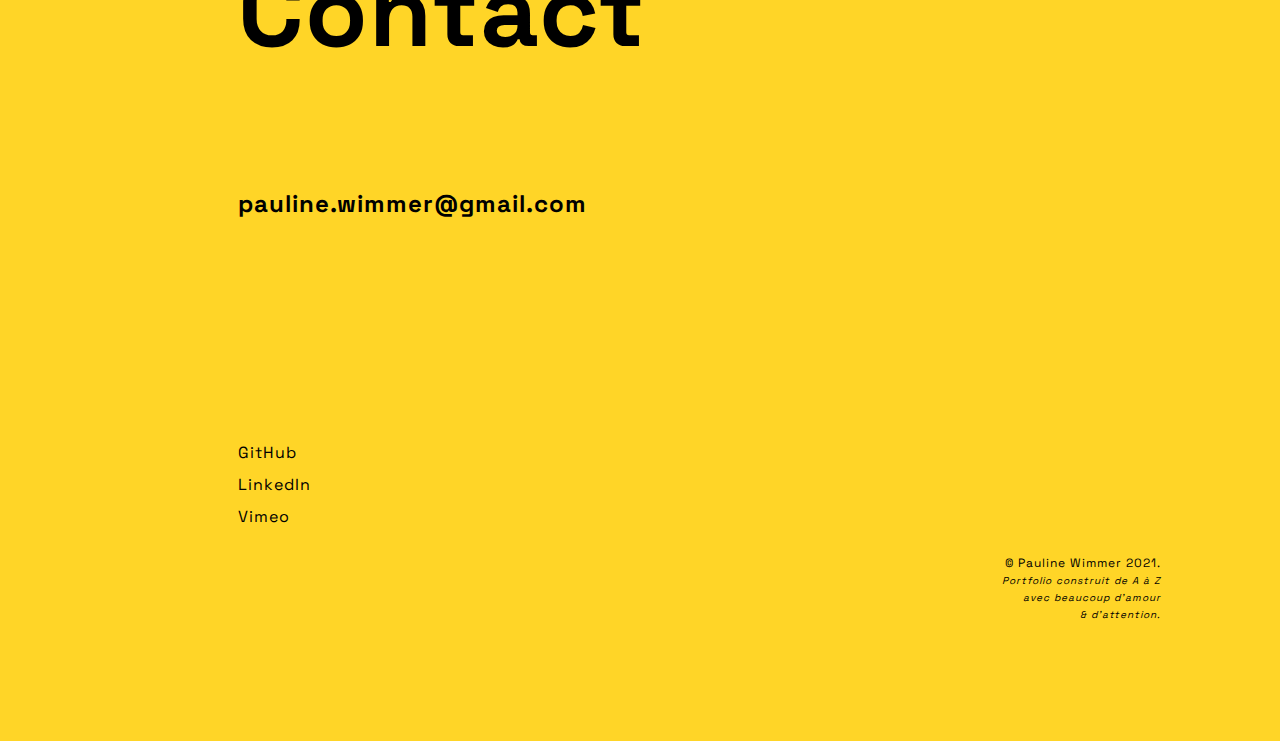
==== commit e2776cf3: "correction espace projets html&css" ====
--- a/index.html
+++ b/index.html
@@ -102,7 +102,7 @@
         <!-- Projet 1 -->
         <a class="move" href="https://pauline-wim.github.io/hackeuse/index.html" target="_blank">
             <div class="proj simplon_fil_rouge">
-                <img src="" alt="">
+                <img class="img" src="images/hackeuse.png" alt="">
                 <div class="title_box">
                     <h3 class="hack">La <br> Hack <br> euse <br> au <br> Ciné <br> ma</h3>
                     <h4>Projet fil rouge <br> Simplon | Paris <br> Juillet 2021</h4>
@@ -112,8 +112,8 @@
 
         <!-- Projet 2 -->
         <a class="move" href="https://claireav.github.io/Jeanne/index.html" target="_blank">
-            <div class="proj simplon_ecommerce">
-                <img src="" alt="">
+            <div class="proj left simplon_ecommerce">
+                <img class="img" src="images/jeanneboutique.png" alt="">
                 <div class="title_box left">
                     <h3>Jeanne Boutique</h3>
                     <h4>Site de e-commerce (Front-End) <br> Projet en équipe <br> Simplon | Paris <br> Juin 2021</h4>
@@ -124,7 +124,7 @@
         <!-- Projet 3 -->
         <a class="move" href="https://the-expanse-projet1.netlify.app/" target="_blank">
             <div class="proj simplon_serietv">
-                <img src="" alt="">
+                <img class="img" src="images/expanse.png" alt="">
                 <div class="title_box">
                     <h3>The Expanse, <br> ma série préférée</h3>
                     <h4>Projet Front-End <br> Simplon | Paris <br> Juin 2021</h4>
@@ -133,9 +133,9 @@
         </a>
 
         <!-- Projet 4 -->
-        <a class="move" href="" target="">
-            <div class="proj">
-                <img src="" alt="">
+        <a class="move" href="https://pauline-wim.github.io/digitous-html-cuisine-main/index.html" target="_blank">
+            <div class="proj left">
+                <img class="img" src="images/cuizine.png" alt="">
                 <div class="title_box left">
                     <h3 class="hack">Cui'zine</h3>
                     <h4>Projet Bootstrap <br> HTML / CSS / BOOTSTRAP <br> Konexio | Paris <br> Décembre 2021</h4>
@@ -153,9 +153,9 @@
         </div>
 
         <!-- Projet 6 -->
-        <a class="move" href="https://pauline-wim.github.io/konexio-projet-fullstack/">
-            <div class="proj konexio_API">
-                <img src="" alt="">
+        <a class="move" href="https://pauline-wim.github.io/konexio-projet-fullstack/front/index.html" target="_blank">
+            <div class="proj left konexio_API">
+                <img class="opacity" src="images/restcountries.png" alt="">
                 <div class="title_box left">
                     <h3>Projet Rest API</h3>
                     <h4>Rest Countries | JQuery | JS | Bootstrap<br> Konexio | Paris <br> Janvier 2022</h4>
@@ -168,7 +168,7 @@
         <!-- <h1 id="avant">Avant...</h1> -->
         <a class="move" href="avant.html">
             <div class="proj projet_art">
-                <img src="img/serie2/DSC_0315.JPG" alt="">
+                <img class="img" src="img/serie2/DSC_0315.JPG" alt="">
                 <div class="title_box">
                     <div class="title_box_art">
                         <h3 class="title-proj-art">Projets artistiques</h3>
@@ -185,13 +185,13 @@
         <h1>Contact</h1>
         <h2><a class="breathe" href="mailto:pauline.wimmer@gmail.com">pauline.wimmer@gmail.com</a></h2>
         <div class="social">
-            <h4>Social</h4>
+            <!-- <h4>Social</h4> -->
             <a class="breathe" href="https://github.com/pauline-wim" target="_blank"><p>GitHub</p></a>
             <a class="breathe" href="https://www.linkedin.com/in/pauline-wimmer/" target="_blank"><p>LinkedIn</p></a>
             <a class="breathe" href="https://vimeo.com/paulinewimmer" target="_blank"><p>Vimeo</p></a>
         </div>
         <div class="signature">
-            <p>© 2021 Pauline Wimmer.</p>
+            <p>© Pauline Wimmer 2021.</p>
             <p><span>Portfolio construit de A à Z <br> avec beaucoup d'amour <br> & d'attention.</span></p>
         </div>
     </footer>
--- a/style.css
+++ b/style.css
@@ -187,8 +187,8 @@
 
 .projets h1 {
     padding: 40px 250px;
-    color: #ffd527;
-    /* color: white; */
+    /* color: #ffd527; */
+    color: white;
 }
 
 /* .projets h1:hover {
@@ -197,18 +197,31 @@
 
 .proj {
     height: 90vh;
-    display: flex;
-    justify-content: flex-end;
-    align-items: flex-end;
-}
-
-.move:hover {
+    /* color: #ffd527; */
+    color: white;
+    /* display: flex; */
+    display: grid;
+    grid-template-columns: 1fr 32%;
+    grid-template-areas:
+    "img title_box";
+    /* justify-content: flex-end;
+    align-items: flex-end; */
+}
+
+.left {
+    grid-template-columns: 32% 1fr;
+    grid-template-areas:
+    "title_box img"; 
+}
+
+.proj:hover {
     /* color: white; */
     /* color: rgb(172, 45, 172); */
-    color: white;
+    /* color: white; */
+    color: #ffd527;
     /* cursor: url(); */
 }
-
+/* 
 .simplon_fil_rouge {
     background: url(images/hackeuse.png) no-repeat center/cover;
 }
@@ -219,18 +232,33 @@
 
 .simplon_serietv {
     background: url(images/expanse.jpg) no-repeat top/cover;
-    /* filter: grayscale(100%) contrast(1.3); */
-}
-
-.title_box{
-    position: absolute;
+    filter: grayscale(100%) contrast(1.3);
+}
+*/
+
+.proj .img {
+    grid-area: img;
+    height: 100%;
+    filter: grayscale(90%) contrast(1);
+}
+
+.opacity {
+    filter: opacity(50%);
+}
+
+.proj img:hover {
+    filter: none;
+}
+
+.title_box {
+    grid-area: title_box;
+    /* position: absolute;
     right: 0;
     height: 90vh;
-    width: 32%;
+    width: 32%; */
     /* background: black; */
-    background-color: #ffd527;
+    background-color: black;
     /* background: white; */
-    /* color: #ffd527; */
     display: flex;
     flex-direction: column;
     justify-content: space-between;
@@ -240,9 +268,9 @@
     line-height: 1.2;
 }
 
-.left {
+/* .left {
     left: 0;
-}
+} */
 
 .title_box h3, .title_box h4 {
     padding: 20px;
@@ -288,7 +316,7 @@
 
 .projet_art img {
     grid-area: img;
-    width: 105.5%;
+    width: 100%;
 }
 
 /* PROJETS */
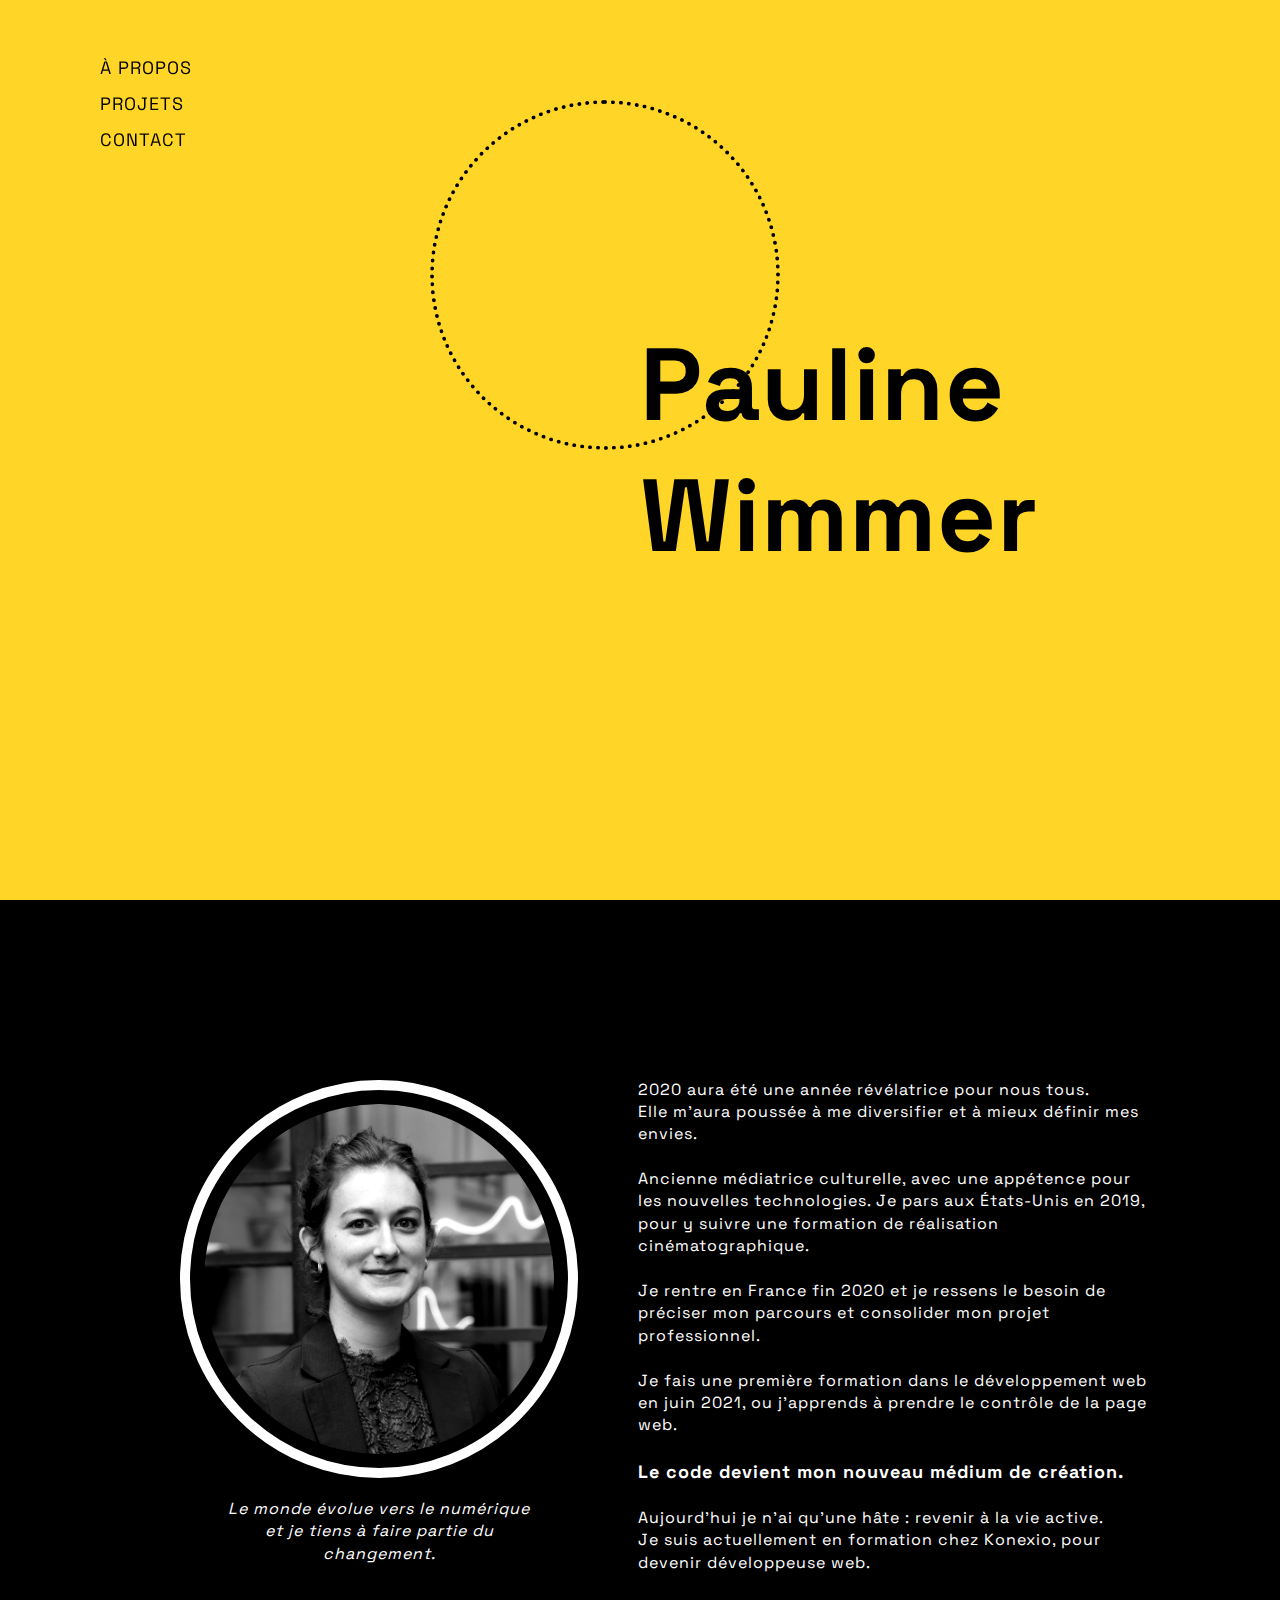
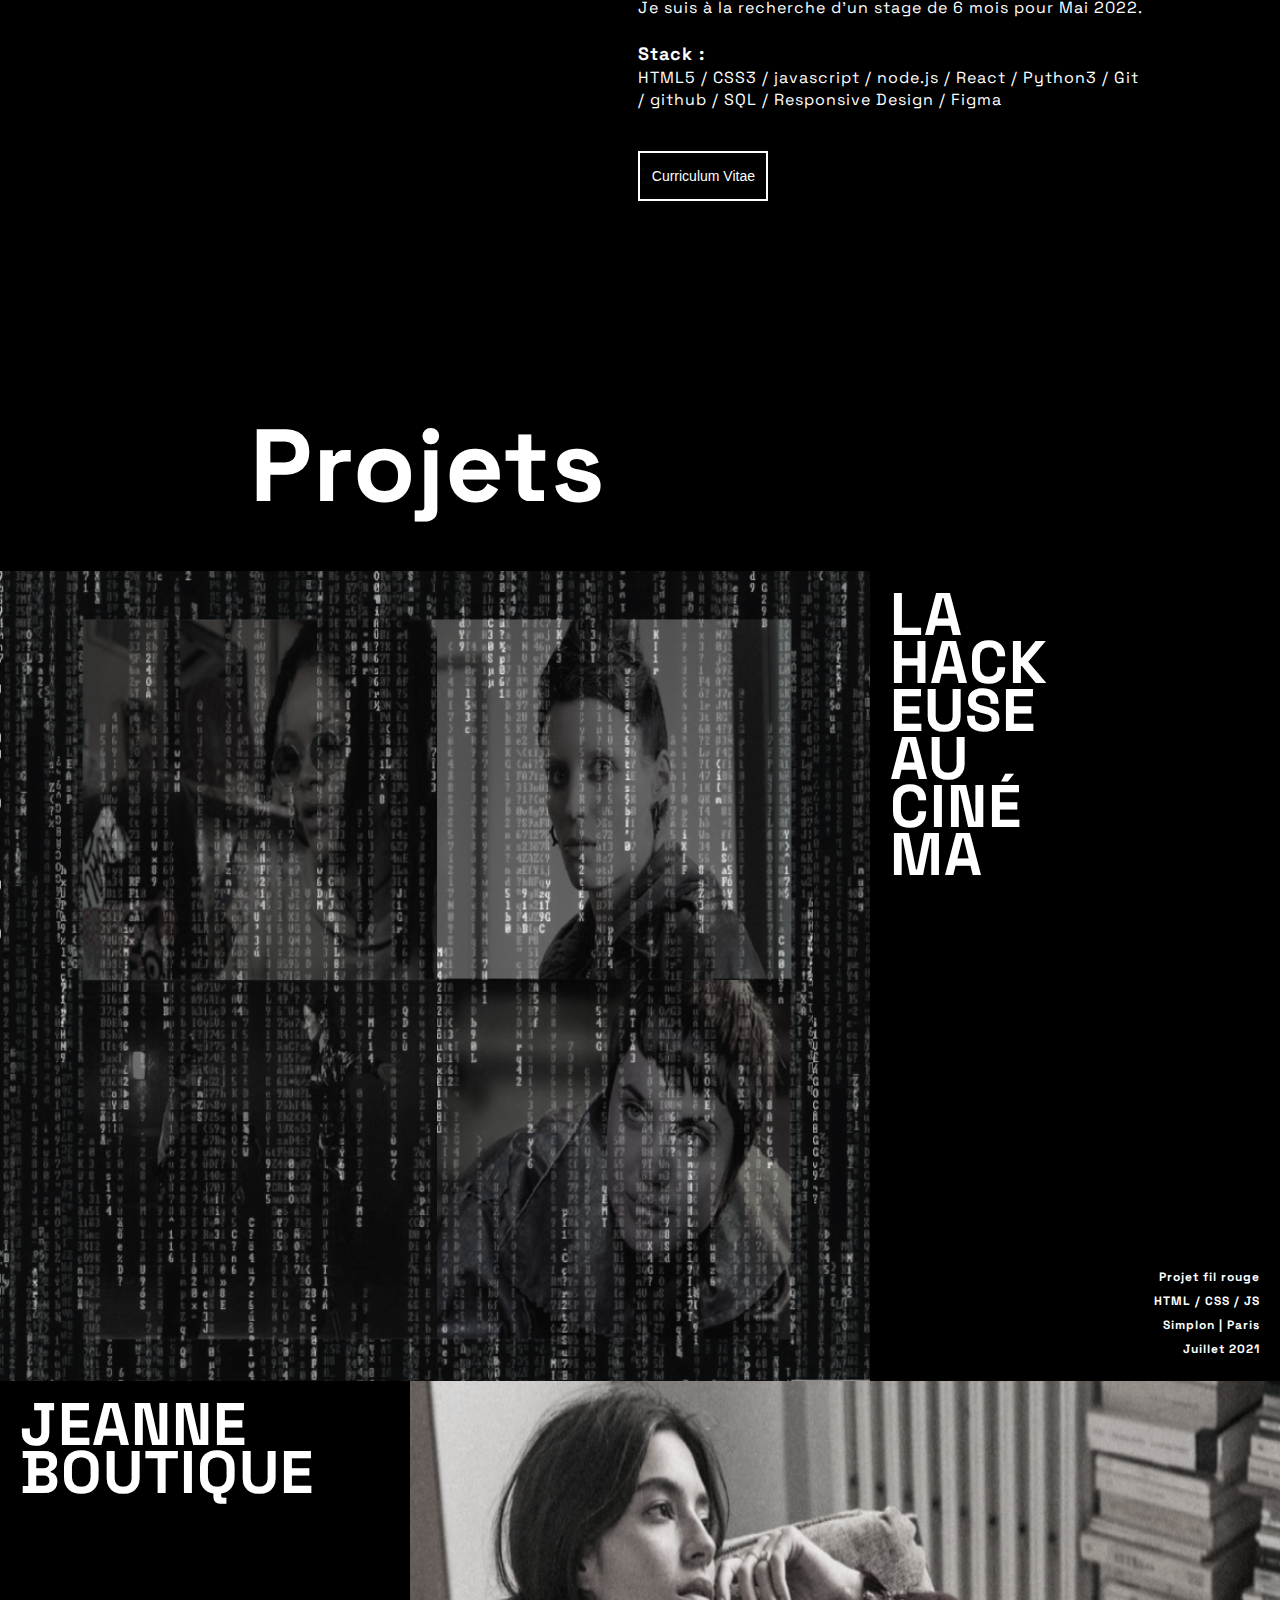
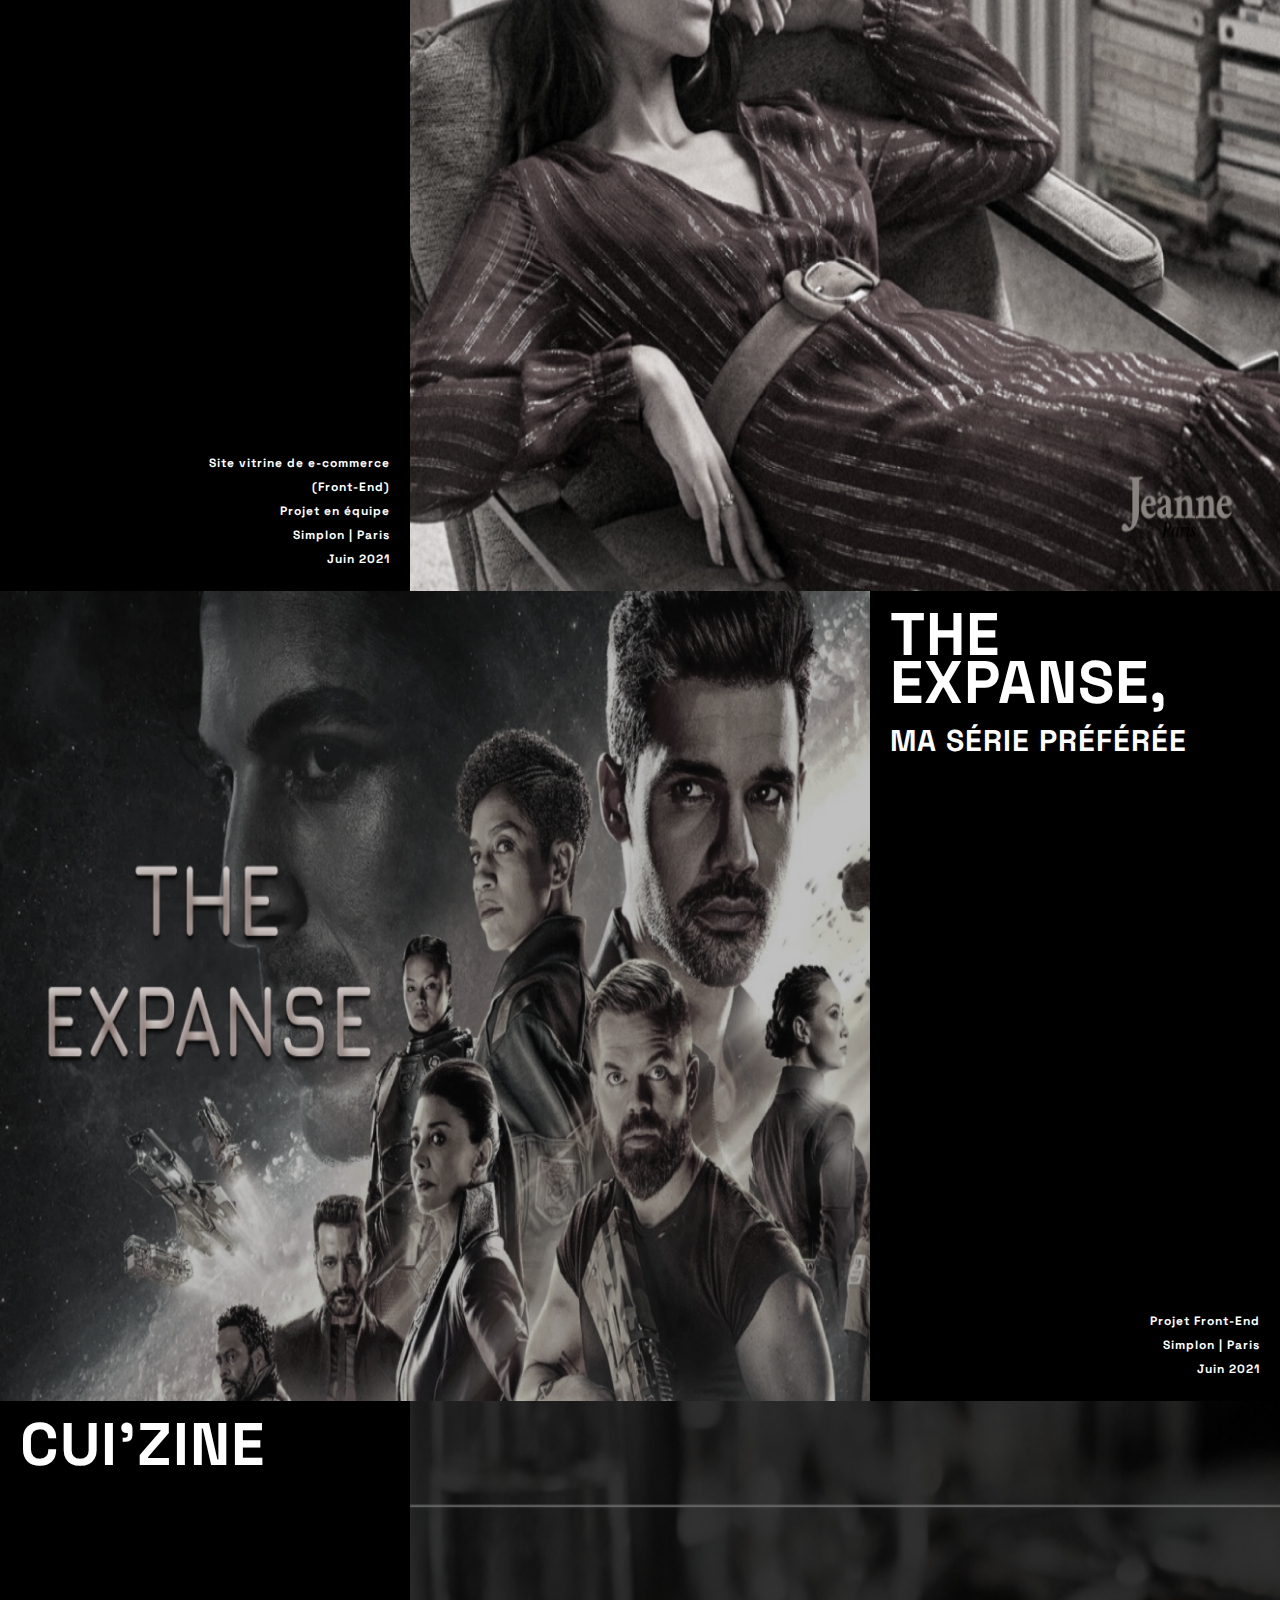
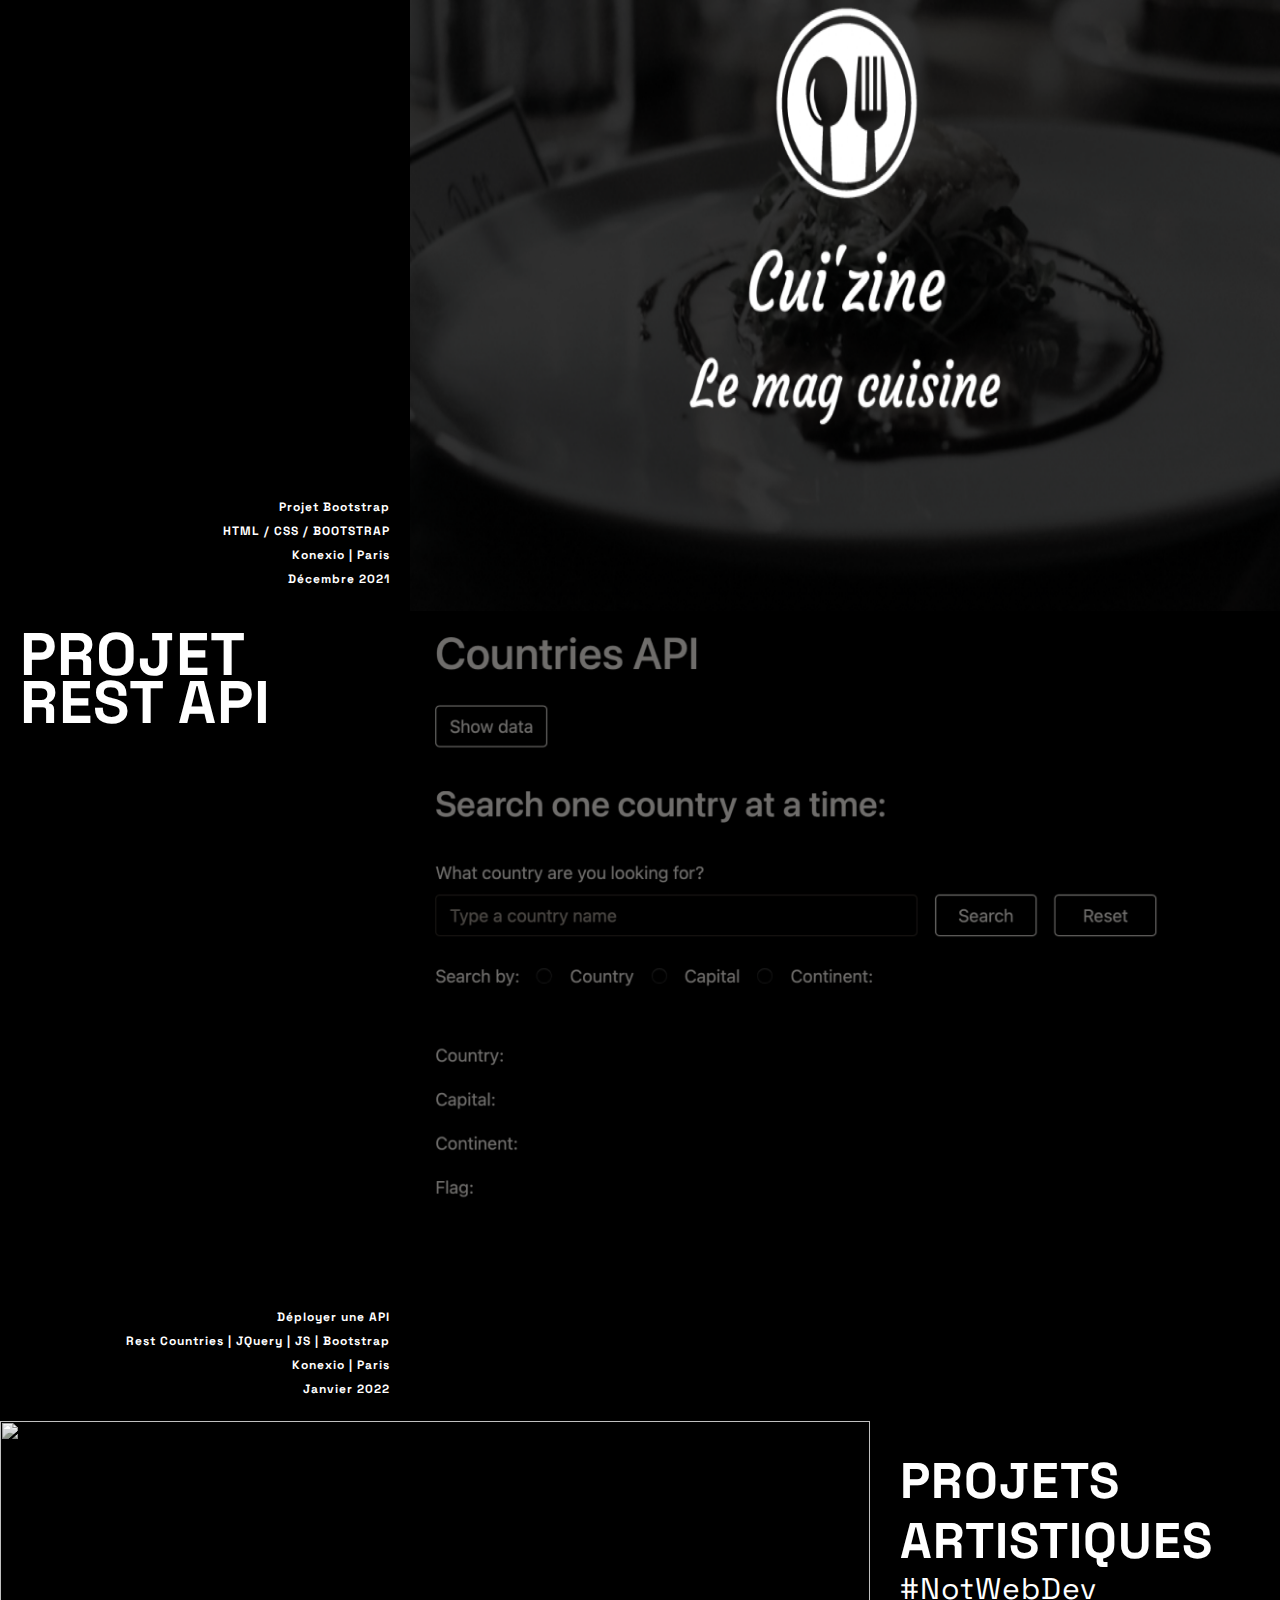
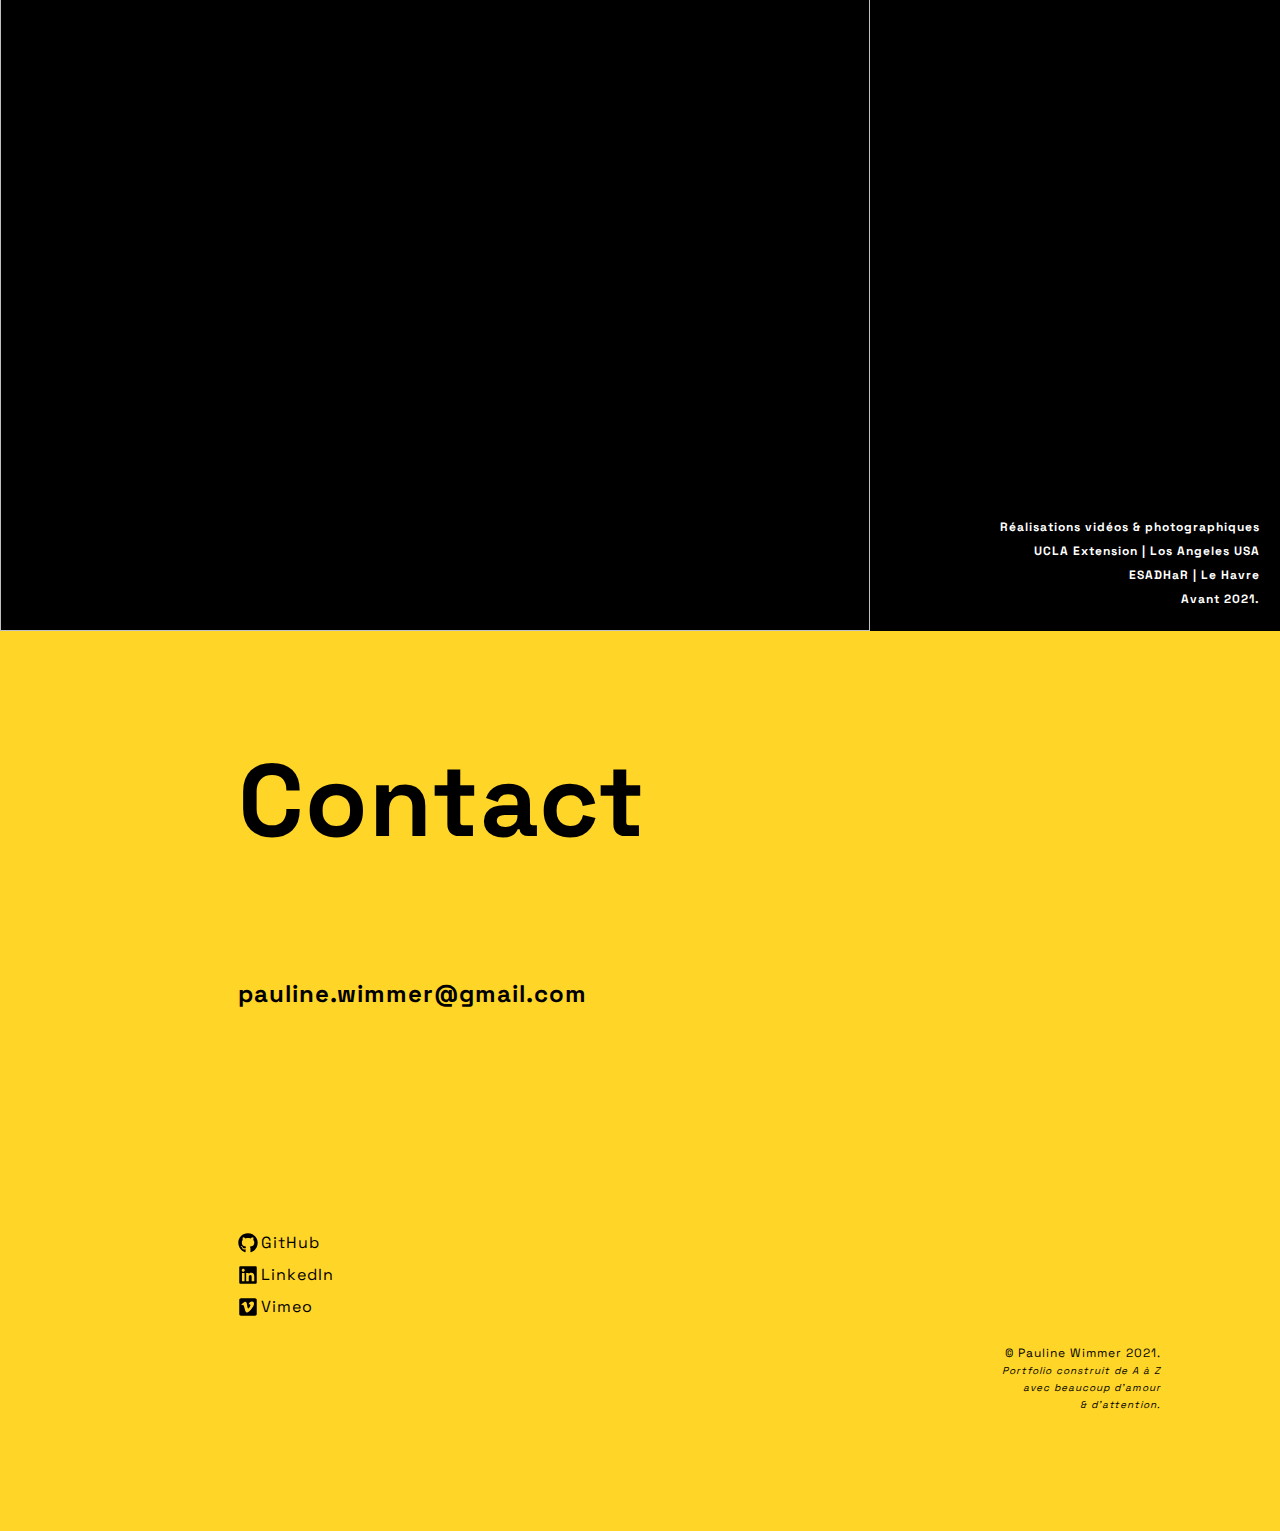
==== commit 85c9f73f: "responsive Homepage" ====
--- a/index.html
+++ b/index.html
@@ -103,9 +103,9 @@
         <a class="move" href="https://pauline-wim.github.io/hackeuse/index.html" target="_blank">
             <div class="proj simplon_fil_rouge">
                 <img class="img" src="images/hackeuse.png" alt="">
-                <div class="title_box">
+                <div class="title_box row">
                     <h3 class="hack">La <br> Hack <br> euse <br> au <br> Ciné <br> ma</h3>
-                    <h4>Projet fil rouge <br> Simplon | Paris <br> Juillet 2021</h4>
+                    <h4>Projet fil rouge <br>HTML / CSS / JS<br> Simplon | Paris <br> Juillet 2021</h4>
                 </div>
             </div>
         </a>
@@ -115,8 +115,8 @@
             <div class="proj left simplon_ecommerce">
                 <img class="img" src="images/jeanneboutique.png" alt="">
                 <div class="title_box left">
-                    <h3>Jeanne Boutique</h3>
-                    <h4>Site de e-commerce (Front-End) <br> Projet en équipe <br> Simplon | Paris <br> Juin 2021</h4>
+                    <h3 class="hack">Jeanne Boutique</h3>
+                    <h4>Site vitrine de e-commerce <br> (Front-End) <br> Projet en équipe <br> Simplon | Paris <br> Juin 2021</h4>
                 </div>
             </div>
         </a>
@@ -126,7 +126,7 @@
             <div class="proj simplon_serietv">
                 <img class="img" src="images/expanse.png" alt="">
                 <div class="title_box">
-                    <h3>The Expanse, <br> ma série préférée</h3>
+                    <h3 class="hack">The Expanse, <br><span>ma série préférée</span></h3>
                     <h4>Projet Front-End <br> Simplon | Paris <br> Juin 2021</h4>
                 </div>
             </div>
@@ -144,21 +144,21 @@
         </a>
 
         <!-- Projet 5 -->
-        <div id="rover" class="proj">
+        <!-- <div id="rover" class="proj">
             <img src="" alt="">
             <div class="title_box">
                 <h3>Rover</h3>
                 <h4>Projet JavaScript<br> JS <br> Konexio | Paris <br> Janvier 2021</h4>
             </div>
-        </div>
+        </div> -->
 
         <!-- Projet 6 -->
         <a class="move" href="https://pauline-wim.github.io/konexio-projet-fullstack/front/index.html" target="_blank">
             <div class="proj left konexio_API">
                 <img class="opacity" src="images/restcountries.png" alt="">
                 <div class="title_box left">
-                    <h3>Projet Rest API</h3>
-                    <h4>Rest Countries | JQuery | JS | Bootstrap<br> Konexio | Paris <br> Janvier 2022</h4>
+                    <h3 class="hack">Projet <br> Rest API</h3>
+                    <h4>Déployer une API<br>Rest Countries | JQuery | JS | Bootstrap<br> Konexio | Paris <br> Janvier 2022</h4>
                 </div>
             </div>
         </a>
@@ -171,7 +171,7 @@
                 <img class="img" src="img/serie2/DSC_0315.JPG" alt="">
                 <div class="title_box">
                     <div class="title_box_art">
-                        <h3 class="title-proj-art">Projets artistiques</h3>
+                        <h3 class="hack title-proj-art">Projets artistiques</h3>
                         <p class="title-proj-art">#NotWebDev</p>
                     </div>
                     <h4>Réalisations vidéos & photographiques <br> UCLA Extension | Los Angeles USA <br> ESADHaR | Le Havre <br> Avant 2021.</h4>
@@ -186,9 +186,18 @@
         <h2><a class="breathe" href="mailto:pauline.wimmer@gmail.com">pauline.wimmer@gmail.com</a></h2>
         <div class="social">
             <!-- <h4>Social</h4> -->
-            <a class="breathe" href="https://github.com/pauline-wim" target="_blank"><p>GitHub</p></a>
-            <a class="breathe" href="https://www.linkedin.com/in/pauline-wimmer/" target="_blank"><p>LinkedIn</p></a>
-            <a class="breathe" href="https://vimeo.com/paulinewimmer" target="_blank"><p>Vimeo</p></a>
+            <a class="breathe" href="https://github.com/pauline-wim" target="_blank">
+                <svg aria-hidden="true" focusable="false" data-prefix="fab" data-icon="github" class="svg-inline--fa fa-github fa-w-16" role="img" xmlns="http://www.w3.org/2000/svg" viewBox="0 0 496 512"><path fill="currentColor" d="M165.9 397.4c0 2-2.3 3.6-5.2 3.6-3.3.3-5.6-1.3-5.6-3.6 0-2 2.3-3.6 5.2-3.6 3-.3 5.6 1.3 5.6 3.6zm-31.1-4.5c-.7 2 1.3 4.3 4.3 4.9 2.6 1 5.6 0 6.2-2s-1.3-4.3-4.3-5.2c-2.6-.7-5.5.3-6.2 2.3zm44.2-1.7c-2.9.7-4.9 2.6-4.6 4.9.3 2 2.9 3.3 5.9 2.6 2.9-.7 4.9-2.6 4.6-4.6-.3-1.9-3-3.2-5.9-2.9zM244.8 8C106.1 8 0 113.3 0 252c0 110.9 69.8 205.8 169.5 239.2 12.8 2.3 17.3-5.6 17.3-12.1 0-6.2-.3-40.4-.3-61.4 0 0-70 15-84.7-29.8 0 0-11.4-29.1-27.8-36.6 0 0-22.9-15.7 1.6-15.4 0 0 24.9 2 38.6 25.8 21.9 38.6 58.6 27.5 72.9 20.9 2.3-16 8.8-27.1 16-33.7-55.9-6.2-112.3-14.3-112.3-110.5 0-27.5 7.6-41.3 23.6-58.9-2.6-6.5-11.1-33.3 2.6-67.9 20.9-6.5 69 27 69 27 20-5.6 41.5-8.5 62.8-8.5s42.8 2.9 62.8 8.5c0 0 48.1-33.6 69-27 13.7 34.7 5.2 61.4 2.6 67.9 16 17.7 25.8 31.5 25.8 58.9 0 96.5-58.9 104.2-114.8 110.5 9.2 7.9 17 22.9 17 46.4 0 33.7-.3 75.4-.3 83.6 0 6.5 4.6 14.4 17.3 12.1C428.2 457.8 496 362.9 496 252 496 113.3 383.5 8 244.8 8zM97.2 352.9c-1.3 1-1 3.3.7 5.2 1.6 1.6 3.9 2.3 5.2 1 1.3-1 1-3.3-.7-5.2-1.6-1.6-3.9-2.3-5.2-1zm-10.8-8.1c-.7 1.3.3 2.9 2.3 3.9 1.6 1 3.6.7 4.3-.7.7-1.3-.3-2.9-2.3-3.9-2-.6-3.6-.3-4.3.7zm32.4 35.6c-1.6 1.3-1 4.3 1.3 6.2 2.3 2.3 5.2 2.6 6.5 1 1.3-1.3.7-4.3-1.3-6.2-2.2-2.3-5.2-2.6-6.5-1zm-11.4-14.7c-1.6 1-1.6 3.6 0 5.9 1.6 2.3 4.3 3.3 5.6 2.3 1.6-1.3 1.6-3.9 0-6.2-1.4-2.3-4-3.3-5.6-2z"></path></svg>
+                <p>GitHub</p>
+            </a>
+            <a class="breathe" href="https://www.linkedin.com/in/pauline-wimmer/" target="_blank">
+                <svg aria-hidden="true" focusable="false" data-prefix="fab" data-icon="linkedin" class="svg-inline--fa fa-linkedin fa-w-14" role="img" xmlns="http://www.w3.org/2000/svg" viewBox="0 0 448 512"><path fill="currentColor" d="M416 32H31.9C14.3 32 0 46.5 0 64.3v383.4C0 465.5 14.3 480 31.9 480H416c17.6 0 32-14.5 32-32.3V64.3c0-17.8-14.4-32.3-32-32.3zM135.4 416H69V202.2h66.5V416zm-33.2-243c-21.3 0-38.5-17.3-38.5-38.5S80.9 96 102.2 96c21.2 0 38.5 17.3 38.5 38.5 0 21.3-17.2 38.5-38.5 38.5zm282.1 243h-66.4V312c0-24.8-.5-56.7-34.5-56.7-34.6 0-39.9 27-39.9 54.9V416h-66.4V202.2h63.7v29.2h.9c8.9-16.8 30.6-34.5 62.9-34.5 67.2 0 79.7 44.3 79.7 101.9V416z"></path></svg>
+                <p>LinkedIn</p>
+            </a>
+            <a class="breathe" href="https://vimeo.com/paulinewimmer" target="_blank">
+                <svg aria-hidden="true" focusable="false" data-prefix="fab" data-icon="vimeo" class="svg-inline--fa fa-vimeo fa-w-14" role="img" xmlns="http://www.w3.org/2000/svg" viewBox="0 0 448 512"><path fill="currentColor" d="M403.2 32H44.8C20.1 32 0 52.1 0 76.8v358.4C0 459.9 20.1 480 44.8 480h358.4c24.7 0 44.8-20.1 44.8-44.8V76.8c0-24.7-20.1-44.8-44.8-44.8zM377 180.8c-1.4 31.5-23.4 74.7-66 129.4-44 57.2-81.3 85.8-111.7 85.8-18.9 0-34.8-17.4-47.9-52.3-25.5-93.3-36.4-148-57.4-148-2.4 0-10.9 5.1-25.4 15.2l-15.2-19.6c37.3-32.8 72.9-69.2 95.2-71.2 25.2-2.4 40.7 14.8 46.5 51.7 20.7 131.2 29.9 151 67.6 91.6 13.5-21.4 20.8-37.7 21.8-48.9 3.5-33.2-25.9-30.9-45.8-22.4 15.9-52.1 46.3-77.4 91.2-76 33.3.9 49 22.5 47.1 64.7z"></path></svg>
+                <p>Vimeo</p>
+            </a>
         </div>
         <div class="signature">
             <p>© Pauline Wimmer 2021.</p>
--- a/main.css
+++ b/main.css
@@ -1,14 +1,17 @@
 /* !GENERAL */
 
 html {
-    scroll-behavior: smooth;
-    font-size: 62.5%; /* 1rem = 10px */
+  scroll-behavior: smooth;
+  font-size: 62.5%; /* 1rem = 10px */
+  overflow-x: hidden;
 }
 
-*, ::before, ::after {
-    box-sizing: border-box;
-    margin: 0;
-    padding: 0;
+*,
+::before,
+::after {
+  box-sizing: border-box;
+  margin: 0;
+  padding: 0;
 }
 
 /* @font-face {
@@ -17,126 +20,139 @@
 } */
 
 @font-face {
-    font-family: 'Space';
-    src: url(fonts/SpaceGrotesk-VariableFont_wght.ttf);
+  font-family: "Space";
+  src: url(fonts/SpaceGrotesk-VariableFont_wght.ttf);
 }
 
 body {
-    font-family: 'Space', sans-serif;
-    letter-spacing: 1px;
-    line-height: 2;
-    overflow-x: hidden;
-    background: #ffd527;
-    /* background: white; */
-    scroll-behavior: smooth;
+  font-family: "Space", sans-serif;
+  letter-spacing: 1px;
+  line-height: 2;
+  overflow-x: hidden;
+  position: relative;
+  background: #ffd527;
+  /* background: white; */
+  /* scroll-behavior: smooth; */
 }
 
 h2 {
-    font-size: 2.4rem;
+  font-size: 2.4rem;
 }
 
-h4, p {
-    font-size: 1.6rem;
+h4,
+p {
+  font-size: 1.6rem;
 }
 
 .mob {
-    display: none;
+  display: none;
 }
 
 #topnav_hamburger_icon {
-    display: none;
+  display: none;
+}
+
+svg {
+  width: 20px;
+  height: 20px;
+  align-self: center;
 }
 
 /* NAV */
 
-nav{
-    grid-area: nav;
-    position: fixed;
-    z-index: 20;
-    display: flex;
-    flex-direction: column;
-    align-items: flex-start;
-    margin: 50px 100px;
-    /* text-align: right; */
-    font-size: 1.8rem;
-    text-transform: uppercase;
+nav {
+  grid-area: nav;
+  position: fixed;
+  z-index: 20;
+  display: flex;
+  flex-direction: column;
+  align-items: flex-start;
+  margin: 50px 100px;
+  /* text-align: right; */
+  font-size: 1.8rem;
+  text-transform: uppercase;
 }
 
 ul {
-    list-style: none;
+  list-style: none;
 }
 
 a {
-    text-decoration: none;
-    color: black;
+  text-decoration: none;
+  color: black;
 }
 
 a:active {
-    color: indigo;
+  color: indigo;
 }
 
 .breathe:hover {
-    animation-name: breathe;
-    animation-duration: 4.5s;
-    animation-timing-function: ease-in-out;
-    animation-iteration-count: infinite;
-    animation-direction: alternate;
+  animation-name: breathe;
+  animation-duration: 4.5s;
+  animation-timing-function: ease-in-out;
+  animation-iteration-count: infinite;
+  animation-direction: alternate;
+}
+
+@keyframes breathe {
+  0% {
+    color: rgba(250, 250, 250, 0.8);
   }
 
-  @keyframes breathe {
-    0% {
-      color: rgba(250, 250, 250, 0.8);
-    }
+  50% {
+    color: rgba(250, 250, 250, 0.137);
+  }
 
-    50% {
-        color: rgba(250, 250, 250, 0.137);
-        }
-    
-    100% {
-        color: rgba(250, 250, 250, 0.8);
-    }
+  100% {
+    color: rgba(250, 250, 250, 0.8);
   }
+}
 
 /* !CONTACT */
 #contact {
-    height: 100vh;
-    /* background: #ffd527; */
-    display: grid;
-    grid-column: 1fr 2fr 1fr;
-    grid-template-areas: 
+  height: 100vh;
+  /* background: #ffd527; */
+  display: grid;
+  grid-column: 1fr 2fr 1fr;
+  grid-template-areas:
     ". h1 ."
     ". h2 ."
-    ". social sign"
-    /* border: 2px solid red; */
+    ". social sign";
+  /* border: 2px solid red; */
 }
 
 .contact h1 {
-    /* border: 2px solid blue; */
-    grid-area: h1;
+  /* border: 2px solid blue; */
+  grid-area: h1;
 }
 
 .contact h2 {
-    grid-area: h2;
+  grid-area: h2;
 }
 .contact .social {
-    grid-area: social;
+  grid-area: social;
+}
+
+.contact .social a {
+  display: flex;
+  gap: 0.3rem;
 }
 
 .contact .signature {
-    grid-area: sign;
-    line-height: 1.4;
-    text-align: right;
-    justify-self: center;
-    align-self:center;
+  grid-area: sign;
+  line-height: 1.4;
+  text-align: right;
+  justify-self: center;
+  align-self: center;
 }
 
 .signature p {
-    font-size: 1.2rem;
+  font-size: 1.2rem;
 }
 
 .signature span {
-    font-size: 1rem;
-    font-style: italic;
+  font-size: 1rem;
+  font-style: italic;
 }
 
-/* CONTACT */+/* CONTACT */
--- a/style.css
+++ b/style.css
@@ -1,194 +1,207 @@
 /* !HEADER */
 .cercle {
-    position: absolute;
-    width: 350px;
-    height: 350px;
-    border-radius: 50%;
-    border: 4px dotted black;
-    top: 100px;
-    right: 500px;
-    transition: ease-in-out;
-    transition-duration: .5s;
+  position: absolute;
+  width: 350px;
+  height: 350px;
+  border-radius: 50%;
+  border: 4px dotted black;
+  top: 100px;
+  right: 500px;
+  transition: ease-in-out;
+  transition-duration: 0.5s;
 }
 
 .cercle:hover {
-    border: 6px dotted black;
-    width: 450px;
-    height: 450px;
-  }
-
-nav{
-    grid-area: nav;
-    position: fixed;
-    z-index: 20;
-    display: flex;
-    flex-direction: column;
-    align-items: flex-start;
-    margin: 50px 100px;
-    /* text-align: right; */
-    font-size: 1.8rem;
-    text-transform: uppercase;
+  border: 6px dotted black;
+  width: 450px;
+  height: 450px;
+}
+
+nav {
+  grid-area: nav;
+  position: fixed;
+  z-index: 20;
+  display: flex;
+  flex-direction: column;
+  align-items: flex-start;
+  margin: 50px 100px;
+  /* text-align: right; */
+  font-size: 1.8rem;
+  text-transform: uppercase;
 }
 
 ul {
-    list-style: none;
+  list-style: none;
 }
 
 a {
-    text-decoration: none;
-    color: black;
+  text-decoration: none;
+  color: black;
 }
 
 a:active {
-    color: indigo;
+  color: indigo;
 }
 
 header {
-    /* background: #ffd527; */
-    color: black;
-    height: 100vh;
-    display: grid;
-    grid-template-columns: 1fr 1fr 2fr;
-    grid-template-areas: "nav . name";  
+  /* background: #ffd527; */
+  color: black;
+  height: 100vh;
+  display: grid;
+  grid-template-columns: 1fr 1fr 2fr;
+  grid-template-areas: "nav . name";
 }
 
 h1 {
-    font: 700 8vw 'Space', sans-serif;
-    grid-area: name;
-    display: flex;
-    align-items: center;
-    /* border: 2px solid red; */
-    color: black;
-    background-clip: text;
-    animation: .8s shake infinite alternate;
-    animation-delay: 1s;
+  font: 700 8vw "Space", sans-serif;
+  grid-area: name;
+  display: flex;
+  align-items: center;
+  /* border: 2px solid red; */
+  color: black;
+  background-clip: text;
+  animation: 0.8s shake infinite alternate;
+  animation-delay: 1s;
 }
 
 @keyframes shake {
-  0% { transform: skewX(-25deg); }
-  5% { transform: skewX(25deg); }
-  10% { transform: skewX(-45deg); }
-  15% { transform: skewX(45deg); }
-  20% { transform: skewX(0deg); }
-  100% { transform: skewX(0deg); }  }
+  0% {
+    transform: skewX(-25deg);
+  }
+  5% {
+    transform: skewX(25deg);
+  }
+  10% {
+    transform: skewX(-45deg);
+  }
+  15% {
+    transform: skewX(45deg);
+  }
+  20% {
+    transform: skewX(0deg);
+  }
+  100% {
+    transform: skewX(0deg);
+  }
+}
 
 h1:hover {
-    animation: shake;
-    animation-play-state: paused;
+  animation: shake;
+  animation-play-state: paused;
 }
 
 /* HEADER */
 
 /* !PRESENTATION */
 .prez {
-    background-color: black;
-    color: white;
-    height: 100vh;
-    display: grid;
-    grid-template-columns: 1fr 2fr 4fr;
-    grid-template-areas: ". photo para";
-    gap: 20px;
-    line-height: 1.4;
-    padding-top: 2rem;
-    /* align-items: center; */
-    /* border: 2px solid white; */
+  background-color: black;
+  color: white;
+  height: 100vh;
+  display: grid;
+  grid-template-columns: 1fr 2fr 4fr;
+  grid-template-areas: ". photo para";
+  gap: 20px;
+  line-height: 1.4;
+  padding-top: 2rem;
+  /* align-items: center; */
+  /* border: 2px solid white; */
 }
 
 .prez .gauche {
-    display: flex;
-    flex-direction: column;
-    text-align: center;
-    grid-area: photo;
-    margin-right: 4rem;
+  display: flex;
+  flex-direction: column;
+  text-align: center;
+  grid-area: photo;
+  margin-right: 4rem;
 }
 
 .prez .gauche p {
-    font-style: italic;
-    font-size: 1.6rem;
-    padding: 0 4rem;
-}
-
-.prez .droite{
-    align-self: center;
-    grid-area: para;
-    width: 40vw;
-    font-size: 1.4rem;
+  font-style: italic;
+  font-size: 1.6rem;
+  padding: 0 4rem;
+}
+
+.prez .droite {
+  align-self: center;
+  grid-area: para;
+  width: 40vw;
+  font-size: 1.4rem;
 }
 
 button {
-    width: 130px;
-    height: 50px;
-    background: transparent;
-    color: white;
-    border: 2px solid white;
-    margin-top: 40px;
-    font-size: 14px;
-    font-family: 'Aileron', sans-serif;
+  width: 130px;
+  height: 50px;
+  background: transparent;
+  color: white;
+  border: 2px solid white;
+  margin-top: 40px;
+  font-size: 14px;
+  font-family: "Aileron", sans-serif;
 }
 
 button:hover {
-    /* border: 2px solid rgba(250, 250, 250, 0.8); */
-    border: 2px solid #ffd527;
-    /* color: #ffd527; */
-    /* color: rgba(250, 250, 250, 0.8); */
-    cursor: pointer;
+  /* border: 2px solid rgba(250, 250, 250, 0.8); */
+  border: 2px solid #ffd527;
+  /* color: #ffd527; */
+  /* color: rgba(250, 250, 250, 0.8); */
+  cursor: pointer;
 }
 
 #cv {
-    position: fixed;
-    z-index: 4;
-    align-items: center;
-    justify-content: center;
-    top: 0;
-    left: 0;
-    width: 100%;
-    height: 100%;
-    background: rgba(0, 0, 0, 0.85);
-    display: none;
+  position: fixed;
+  z-index: 4;
+  align-items: center;
+  justify-content: center;
+  top: 0;
+  left: 0;
+  width: 100%;
+  height: 100%;
+  background: rgba(0, 0, 0, 0.85);
+  display: none;
 }
 
 .cv-img {
-    height: 100%;
+  height: 100%;
 }
 
 .photo-border {
-    margin: 80px 0px 20px 0;
-    padding: 14px;
-    border: 10px solid white;
-    border-radius: 50%;
-    width: fit-content;
-    height: fit-content;
-    display: flex;
-    justify-content: center;
-    align-items: center;
+  margin: 80px 0px 20px 0;
+  padding: 14px;
+  border: 10px solid white;
+  border-radius: 50%;
+  width: fit-content;
+  height: fit-content;
+  display: flex;
+  justify-content: center;
+  align-items: center;
 }
 
 .portrait {
-    border-radius: 50%;
-    width: 350px;
-    filter: grayscale(100%) contrast(1.3);
+  border-radius: 50%;
+  width: 350px;
+  filter: grayscale(100%) contrast(1.3);
 }
 
 .prez span {
-    font-size: 1.8rem;
-    font-weight: 700;
+  font-size: 1.8rem;
+  font-weight: 700;
 }
 
 /* !PROJETS */
 
 .separate {
-    height: 8rem;
-    background: black;
+  height: 8rem;
+  background: black;
 }
 
 .projets {
-    background: black;
+  background: black;
 }
 
 .projets h1 {
-    padding: 40px 250px;
-    /* color: #ffd527; */
-    color: white;
+  padding: 40px 250px;
+  /* color: #ffd527; */
+  color: white;
 }
 
 /* .projets h1:hover {
@@ -196,30 +209,28 @@
 } */
 
 .proj {
-    height: 90vh;
-    /* color: #ffd527; */
-    color: white;
-    /* display: flex; */
-    display: grid;
-    grid-template-columns: 1fr 32%;
-    grid-template-areas:
-    "img title_box";
-    /* justify-content: flex-end;
+  height: 90vh;
+  /* color: #ffd527; */
+  color: white;
+  /* display: flex; */
+  display: grid;
+  grid-template-columns: 1fr 32%;
+  grid-template-areas: "img title_box";
+  /* justify-content: flex-end;
     align-items: flex-end; */
 }
 
 .left {
-    grid-template-columns: 32% 1fr;
-    grid-template-areas:
-    "title_box img"; 
+  grid-template-columns: 32% 1fr;
+  grid-template-areas: "title_box img";
 }
 
 .proj:hover {
-    /* color: white; */
-    /* color: rgb(172, 45, 172); */
-    /* color: white; */
-    color: #ffd527;
-    /* cursor: url(); */
+  /* color: white; */
+  /* color: rgb(172, 45, 172); */
+  /* color: white; */
+  color: #ffd527;
+  /* cursor: url(); */
 }
 /* 
 .simplon_fil_rouge {
@@ -237,184 +248,203 @@
 */
 
 .proj .img {
-    grid-area: img;
-    height: 100%;
-    filter: grayscale(90%) contrast(1);
+  grid-area: img;
+  height: 100%;
+  width: 100%;
+  filter: grayscale(90%) contrast(1);
 }
 
 .opacity {
-    filter: opacity(50%);
+  width: 100%;
+  filter: opacity(50%);
 }
 
 .proj img:hover {
-    filter: none;
+  filter: none;
 }
 
 .title_box {
-    grid-area: title_box;
-    /* position: absolute;
+  grid-area: title_box;
+  /* position: absolute;
     right: 0;
     height: 90vh;
     width: 32%; */
-    /* background: black; */
-    background-color: black;
-    /* background: white; */
-    display: flex;
-    flex-direction: column;
-    justify-content: space-between;
+  /* background: black; */
+  background-color: black;
+  /* background: white; */
+  display: flex;
+  flex-direction: column;
+  justify-content: space-between;
 }
 
 .title_box .sf {
-    line-height: 1.2;
+  line-height: 1.2;
 }
 
 /* .left {
     left: 0;
 } */
 
-.title_box h3, .title_box h4 {
-    padding: 20px;
+.title_box h3,
+.title_box h4 {
+  padding: 20px;
 }
 
 h3 {
-    font-size: clamp(20px, 2vw, 40px);
-    text-transform: uppercase;
+  font-size: clamp(20px, 2vw, 40px);
+  text-transform: uppercase;
+}
+
+.proj h3 span {
+  font-size: 30px;
 }
 
 .hack {
-    line-height: 0.8;
-    font-size: 6rem;
-    text-transform: uppercase;
+  line-height: 0.8;
+  font-size: 6rem;
+  text-transform: uppercase;
 }
 
 .title_box h4 {
-    text-align: right;
-    font-size: 1.2rem;
+  text-align: right;
+  font-size: 1.2rem;
 }
 
 .projet_art {
-    display: grid;
-    grid-template-columns: 1fr 32%;
-    grid-template-areas: 
-    "img title_box";
+  display: grid;
+  grid-template-columns: 1fr 32%;
+  grid-template-areas: "img title_box";
 }
 
 .title_box {
-    grid-area: title_box;
+  grid-area: title_box;
 }
 
 .title_box_art {
-    padding-top: 20px;
-    margin: 1em;
+  padding-top: 20px;
+  margin: 1em;
 }
 
 .title_box .title-proj-art {
-    padding: 0 20px;
-    margin: 0;
-    line-height: 1.2;
+  padding: 0 20px;
+  margin: 0;
+  line-height: 1.2;
+}
+
+.title_box_art h3 {
+  font-size: 50px;
+}
+
+.title_box_art p {
+  font-size: 30px;
 }
 
 .projet_art img {
-    grid-area: img;
-    width: 100%;
+  grid-area: img;
+  /* width: 100%; */
 }
 
 /* PROJETS */
 
-
 /* !------------ RESPONSIVE ------------- */
 
 @media (max-width: 1000px) {
-    .cercle {
-        width: 250px;
-        height: 250px;
-        border: 4px dotted black;
-        top: 100px;
-        right: 400px;
-    }
-
-    .cercle:hover {
-        border: 5px dotted black;
-        width: 300px;
-        height: 300px;
-      }
-
-    .prez {
-        grid-template-columns: 1fr 2fr;
-        grid-template-areas: "photo para";
-    }
-
-    .prez .gauche {
-        margin-right: 0;
-    }
-
-    .prez .droite {
-        width: 60vw;
-        margin-left: 20px;
-        margin-right: 40px;
-    }
-
-    .photo-border {
-        padding: 15px;
-        border: 8px solid black;
-        margin: 20px;
-    }
-
-    .portrait {
-        width: 250px;
-    }
+  .cercle {
+    width: 250px;
+    height: 250px;
+    border: 4px dotted black;
+    top: 100px;
+    right: 400px;
+  }
+
+  .cercle:hover {
+    border: 5px dotted black;
+    width: 300px;
+    height: 300px;
+  }
+
+  .prez {
+    grid-template-columns: 1fr 2fr;
+    grid-template-areas: "photo para";
+  }
+
+  .prez .gauche {
+    margin-right: 0;
+  }
+
+  .prez .droite {
+    width: 60vw;
+    margin-left: 20px;
+    margin-right: 40px;
+  }
+
+  .photo-border {
+    padding: 15px;
+    border: 8px solid black;
+    margin: 20px;
+  }
+
+  .portrait {
+    width: 250px;
+  }
 }
 
 @media (max-width: 950px) {
-    .prez {
-        height: auto;
-        display: flex;
-        flex-direction: column;
-        align-items: center;
-        padding: 0 30px 30px;
-    }
-
-    #contact {
+  .prez {
+    height: auto;
+    display: flex;
+    flex-direction: column;
+    align-items: center;
+    padding: 0 30px 30px;
+  }
+
+  #contact {
     grid-column: 1fr auto auto;
-    }
-
-/* -------------------- Menu Burger ----------------------- */
-.hide {
+  }
+
+  .prez .gauche {
+    padding-bottom: 2rem;
+    display: flex;
+    align-items: center;
+  }
+
+  /* -------------------- Menu Burger ----------------------- */
+  .hide {
     display: none;
-}
-
-.mob {
+  }
+
+  .mob {
     display: block;
     position: fixed;
-}
-
-.burger {
+  }
+
+  .burger {
     position: fixed;
     display: flex;
     flex-direction: column;
     gap: 10px;
-}
-
-.burger span{
+  }
+
+  .burger span {
     width: 45px;
     height: 5px;
     background-color: black;
     border-radius: 15px;
-}
-
-#topnav_hamburger_icon {
+  }
+
+  #topnav_hamburger_icon {
     margin: 20px;
     position: fixed;
     display: block;
-}
-
-#root {
+  }
+
+  #root {
     position: fixed;
     overflow-x: hidden;
     z-index: 99;
-}
-
-#topnav_responsive_menu {
+  }
+
+  #topnav_responsive_menu {
     display: block;
     position: absolute;
     left: 0;
@@ -428,133 +458,134 @@
     transform-origin: 0% 0%;
     transform: translate(-200%, 0);
 
-    transition: transform 1s ;
-}
-
-/* and let's slide it in from the left */
-#topnav_responsive_menu.open {
+    transition: transform 1s;
+  }
+
+  /* and let's slide it in from the left */
+  #topnav_responsive_menu.open {
     transform: none;
     position: fixed;
-}
-
-#topnav_responsive_menu ul {
+  }
+
+  #topnav_responsive_menu ul {
     display: flex;
     flex-direction: column;
     width: 100%;
     padding: 40px;
     text-align: right;
-    background:rgba(0, 0, 0, 0.85);
+    background: rgba(0, 0, 0, 0.85);
     list-style-type: none;
     -webkit-font-smoothing: antialiased;
-}
-
-#topnav_responsive_menu li {
+  }
+
+  #topnav_responsive_menu li {
     font-size: 16px;
     padding: 5% 0;
-}
-
-#topnav_responsive_menu a {
+  }
+
+  #topnav_responsive_menu a {
     color: #ffd527;
-}
-
-#topnav_responsive_menu a:active {
+  }
+
+  #topnav_responsive_menu a:active {
     color: indigo;
-}
-
-.retour {
+  }
+
+  .retour {
     text-decoration: none;
     color: rgb(185, 0, 176);
-}
-/* -------------------- Menu Burger ----------------------- */
-
+  }
+  /* -------------------- Menu Burger ----------------------- */
 }
 
 @media (max-width: 700px) {
-    body {
-        overflow-x: hidden;
-    }
-
-    header {
-        display: flex;
-        height: 75vh;
-        margin-bottom: 80px;
-    }
-
-    header h1 {
-        align-self: flex-end;
-    }
-
-    .cercle {
-        display: block;
-        position: absolute;
-        top: 350px;
-        left: 30px;
-        width: 200px;
-        height: 200px;
-        border-radius: 50%;
-    }
-
-    h1 {
-        font: 700 20vw 'Aileron', sans-serif;
-        letter-spacing: none;
-        padding-top: 40px;
-        padding-left: 40px;
-    }
-
-    .prez .droite {
-        width: 75vw;
-        margin-left: 0;
-        margin-right: 0;
-    }
-
-    .prez .gauche p {
-        padding: 0 40px;
-        font-size: 14px;
-    }
-
-    .proj {
-        display: flex;
-        flex-direction: column;
-    }
-
-    .projets h1 {
-        padding: 20px 40px;
-    }
-
-    .title_box{
-        position: relative;
-        width: 100vw;
-        height: 40vh;
-        display: flex;
-        flex-direction: row;
-        justify-content: space-between;
-    }
-
-    .title_box h4 {
-        align-self: flex-end;
-    }
-
-    #contact {
-        display: flex;
-        flex-direction: column;
-        justify-content: space-between;
-        padding: 0 20px;
-        margin-bottom: 30px;
-        height: 85vh;
-    }
-
-    .contact h1 {
-        padding: 0;
-        padding-top: 10px;
-    }
-
-    .contact h2 {
-        font-size: 20px;
-    }
-
-    .contact .signature {
-        justify-self: flex-end;
-        align-self: flex-end;
-    }
-
-}
+  header {
+    display: flex;
+    height: 75vh;
+    margin-bottom: 80px;
+  }
+
+  header h1 {
+    align-self: flex-end;
+  }
+
+  .cercle {
+    display: block;
+    position: absolute;
+    top: 350px;
+    left: 30px;
+    width: 200px;
+    height: 200px;
+    border-radius: 50%;
+  }
+
+  h1 {
+    font: 700 20vw "Aileron", sans-serif;
+    letter-spacing: none;
+    padding-top: 40px;
+    padding-left: 40px;
+  }
+
+  .prez .droite {
+    width: 75vw;
+    margin-left: 0;
+    margin-right: 0;
+  }
+
+  .prez .gauche p {
+    padding: 0 40px;
+    font-size: 14px;
+  }
+
+  .proj {
+    display: flex;
+    flex-direction: column;
+    height: auto;
+  }
+
+  .projets h1 {
+    padding: 20px 40px;
+  }
+
+  .title_box {
+    position: relative;
+    width: 100vw;
+    min-height: 40vh;
+    /* display: flex;
+    flex-direction: column;
+    justify-content: space-between; */
+  }
+
+  .row {
+    flex-direction: row;
+    justify-content: space-between;
+    min-height: 46vh;
+  }
+
+  .title_box h4 {
+    align-self: flex-end;
+  }
+
+  #contact {
+    display: flex;
+    flex-direction: column;
+    justify-content: space-between;
+    padding: 0 20px;
+    margin-bottom: 30px;
+    height: 85vh;
+  }
+
+  .contact h1 {
+    padding: 0;
+    padding-top: 10px;
+  }
+
+  .contact h2 {
+    font-size: 20px;
+  }
+
+  .contact .signature {
+    justify-self: flex-end;
+    align-self: flex-end;
+  }
+}
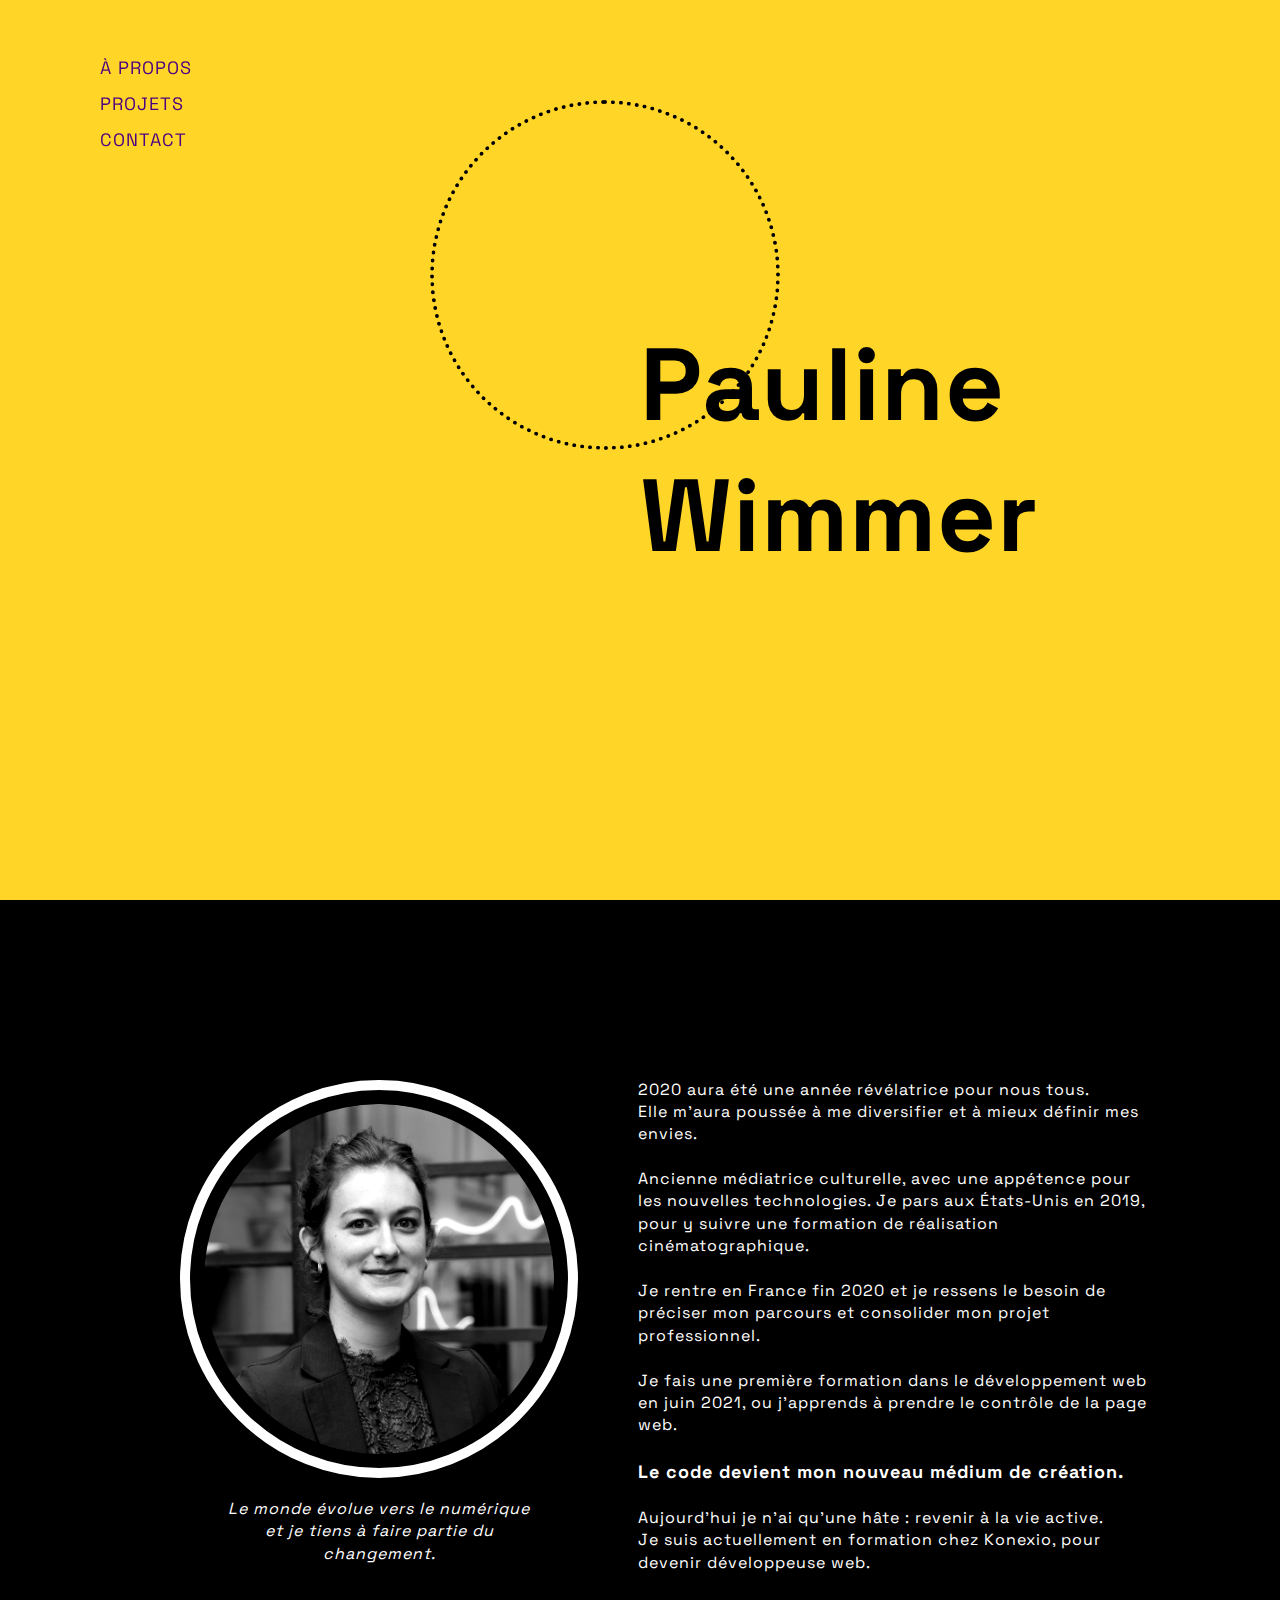
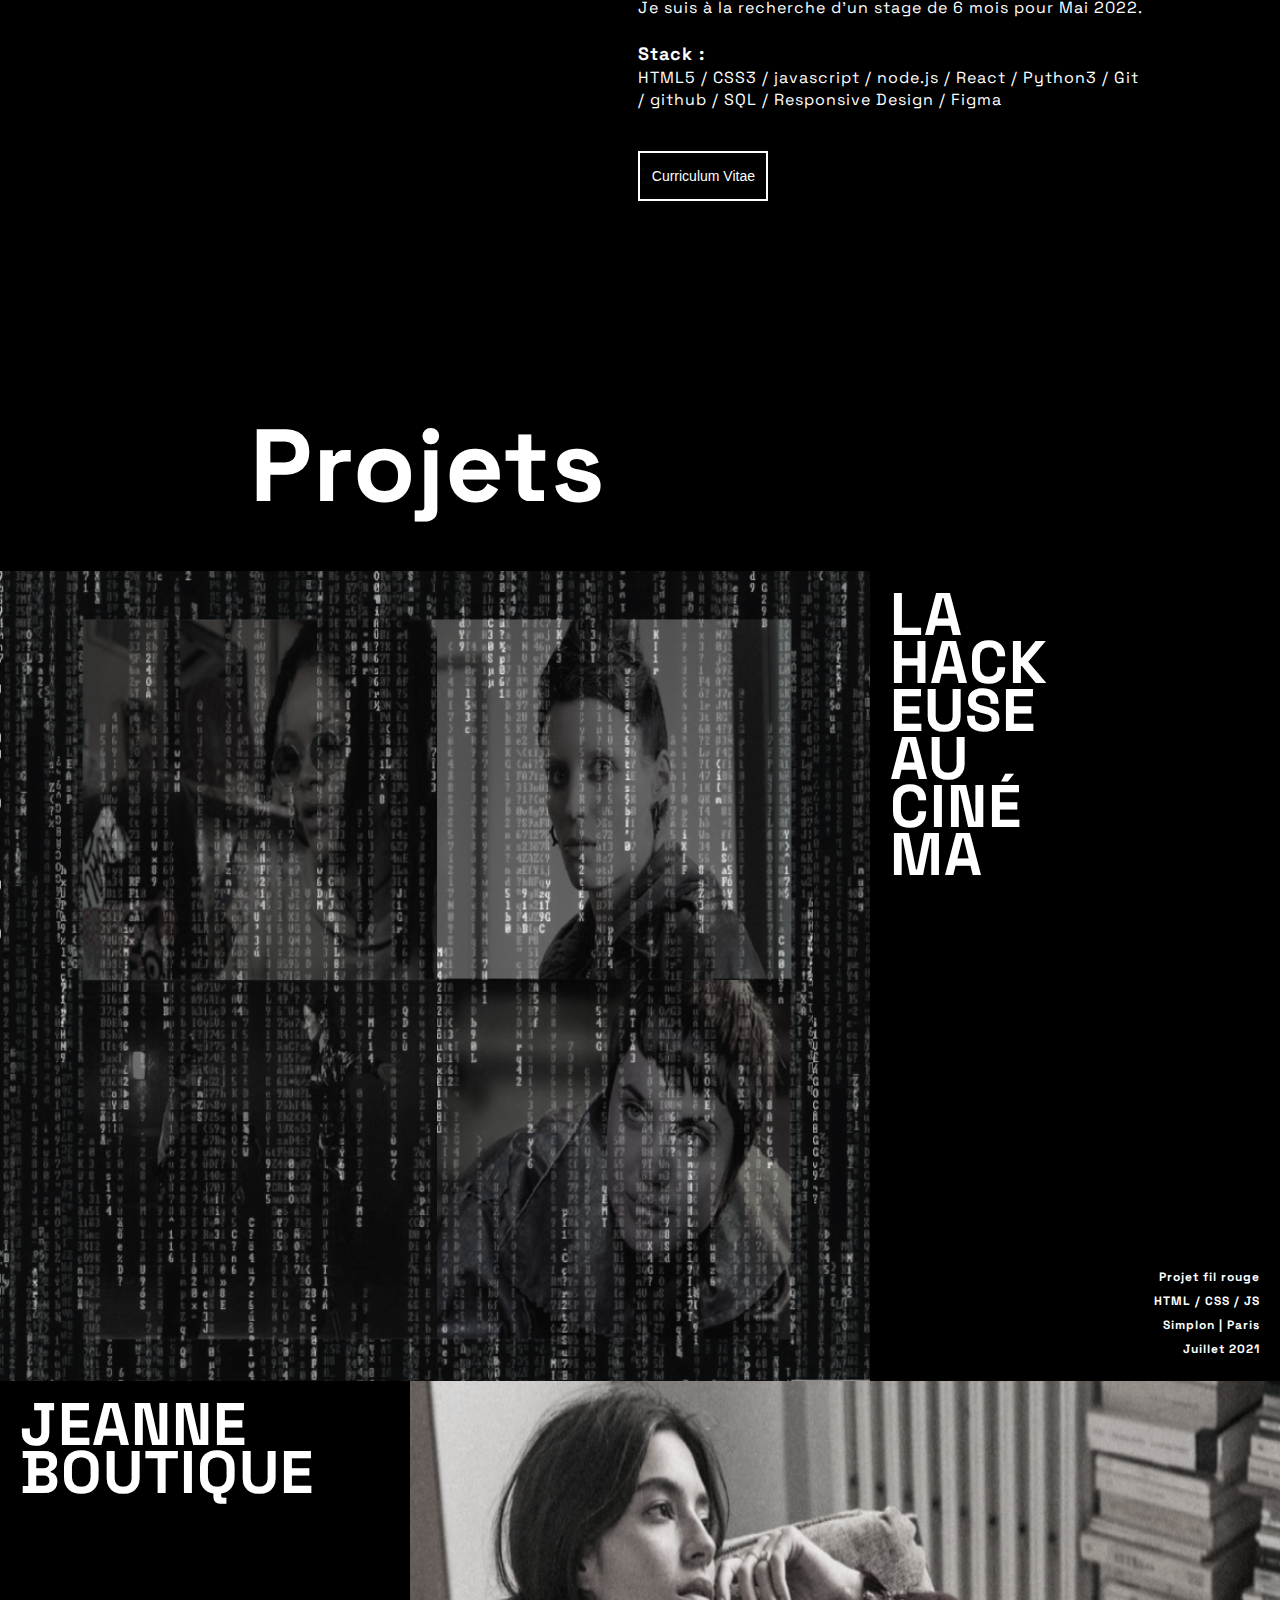
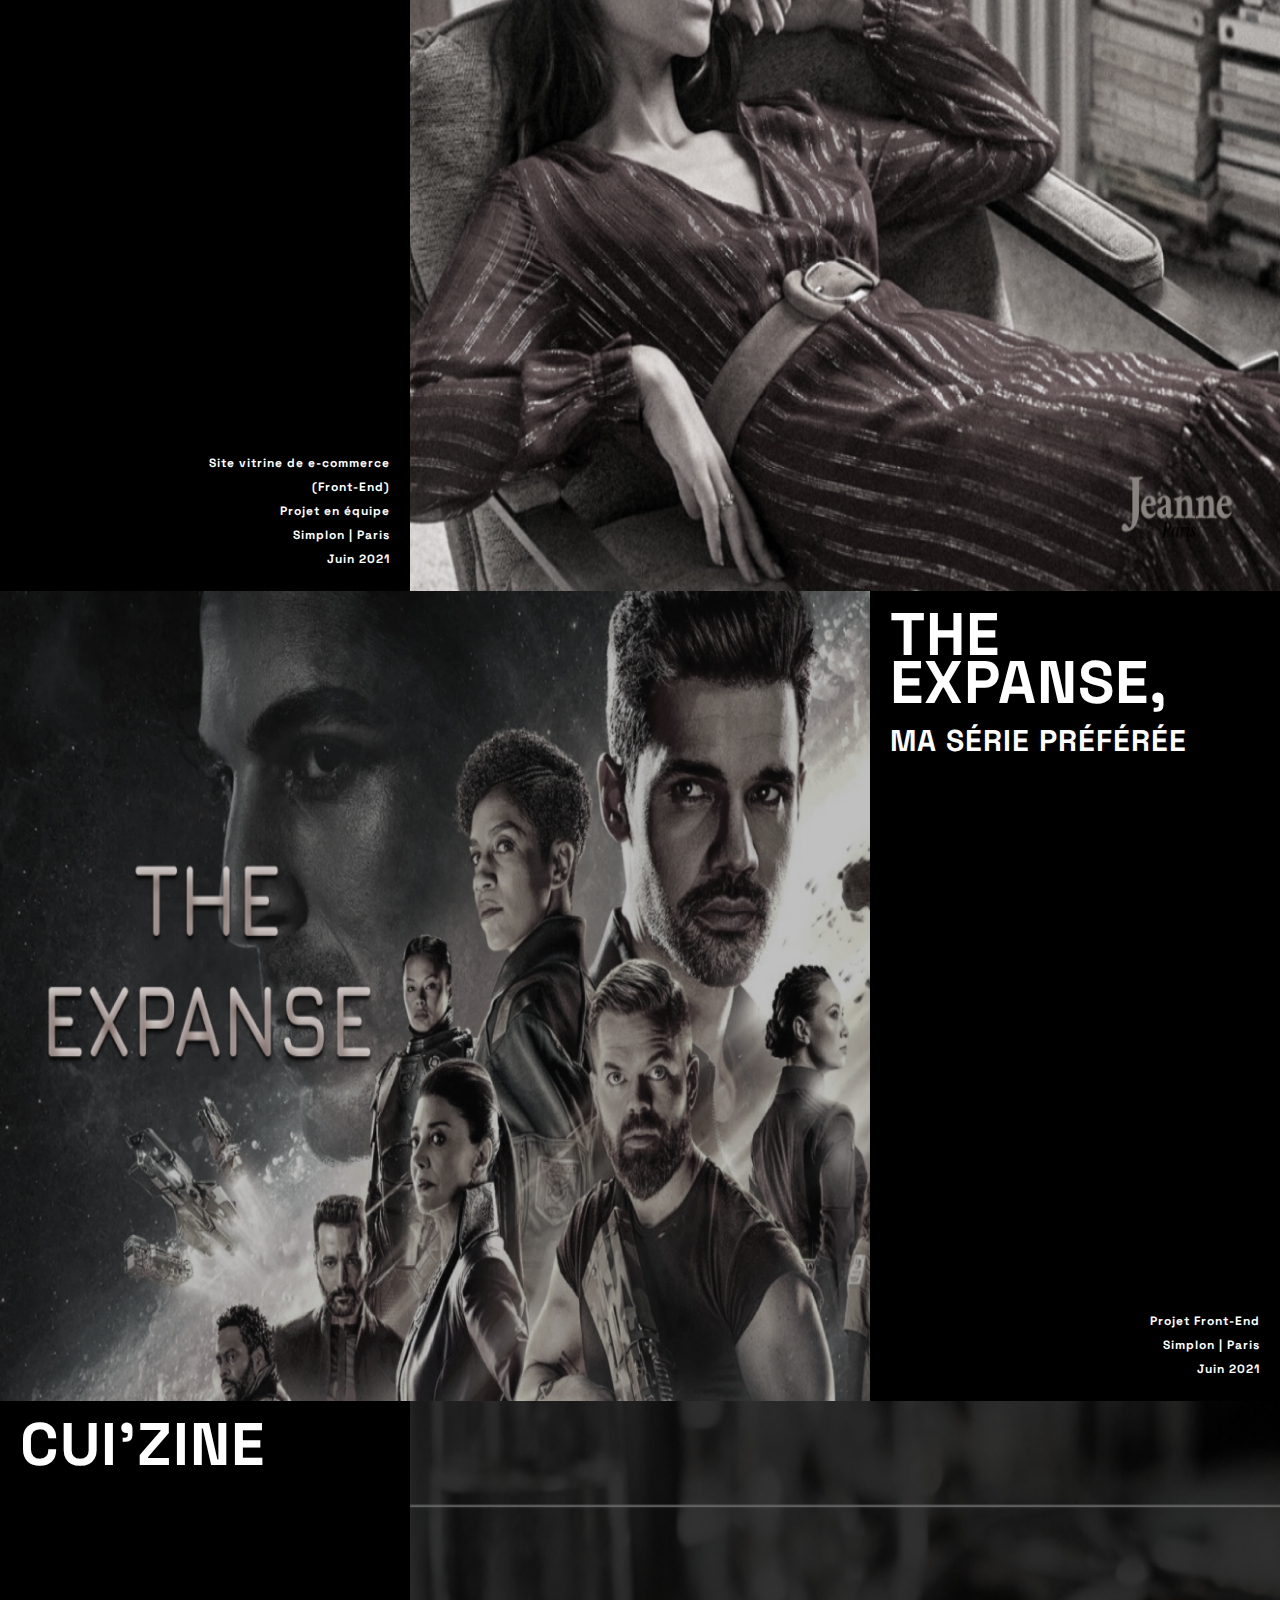
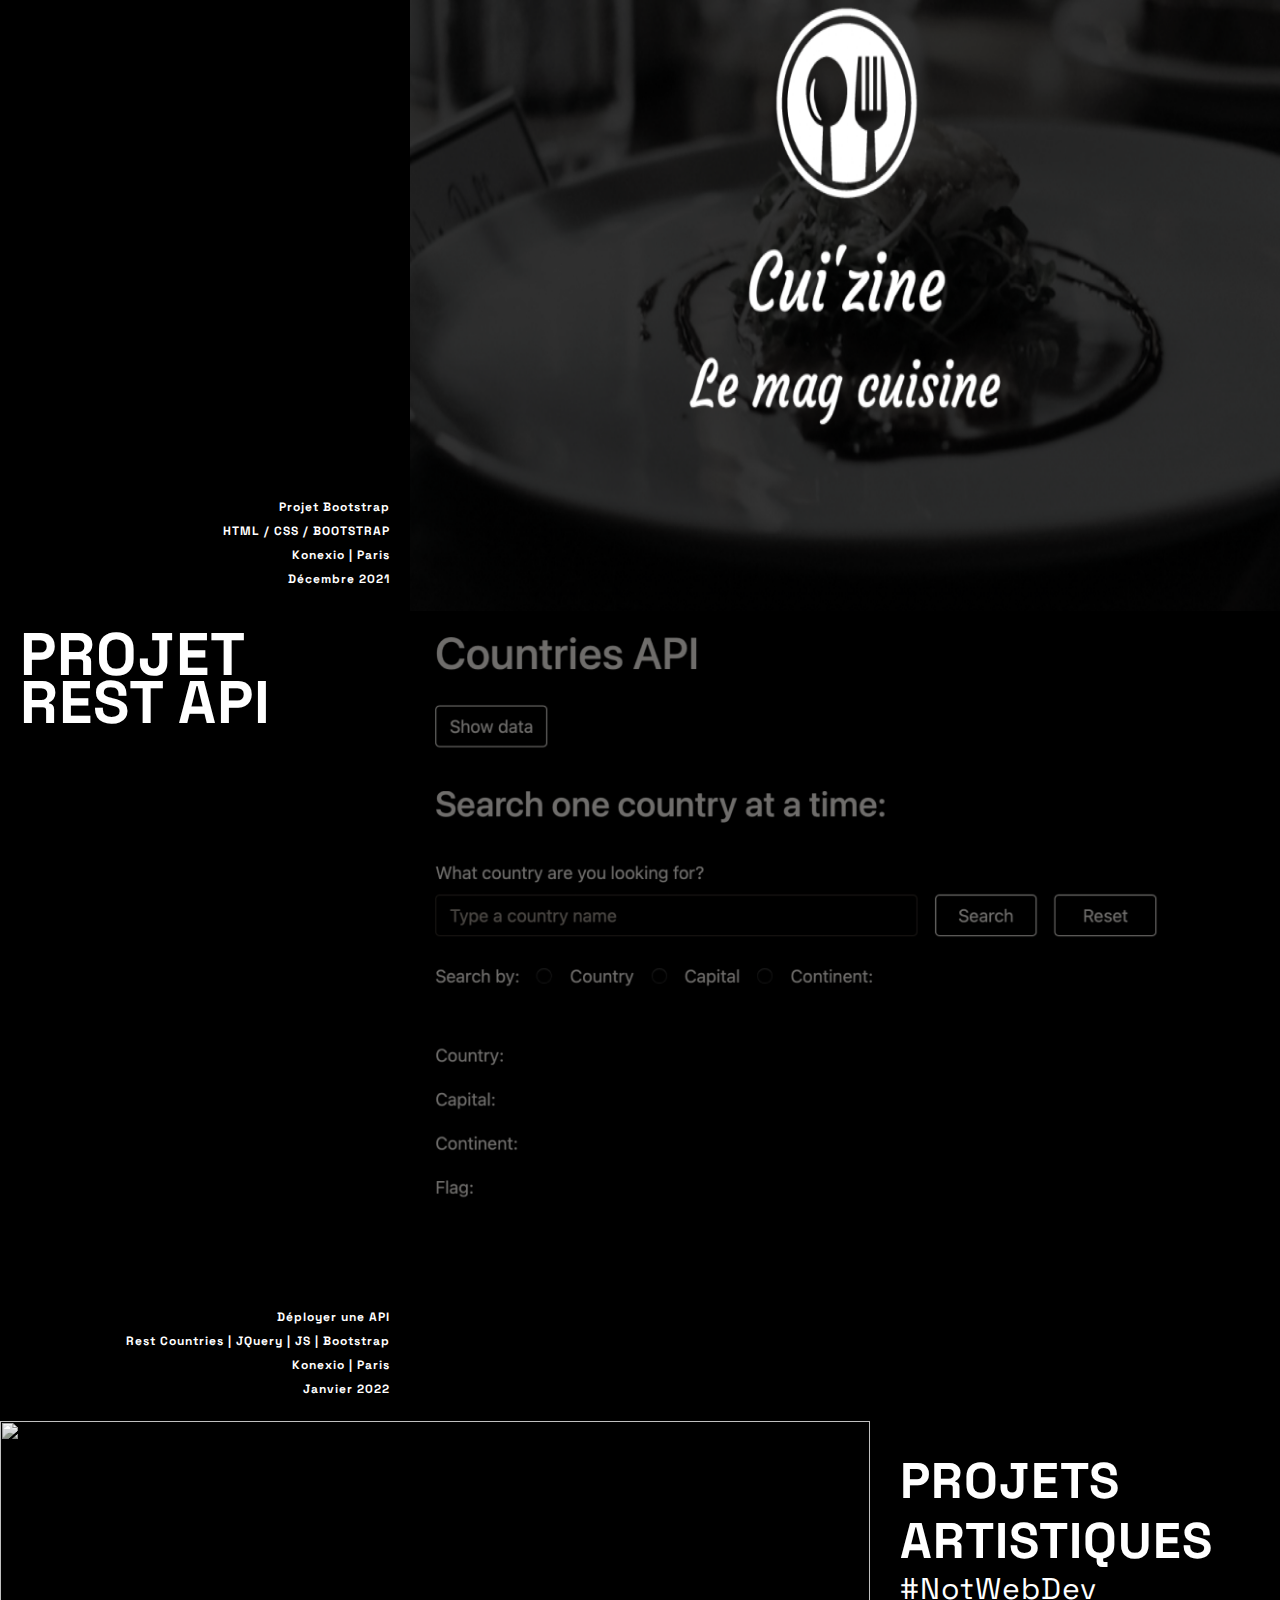
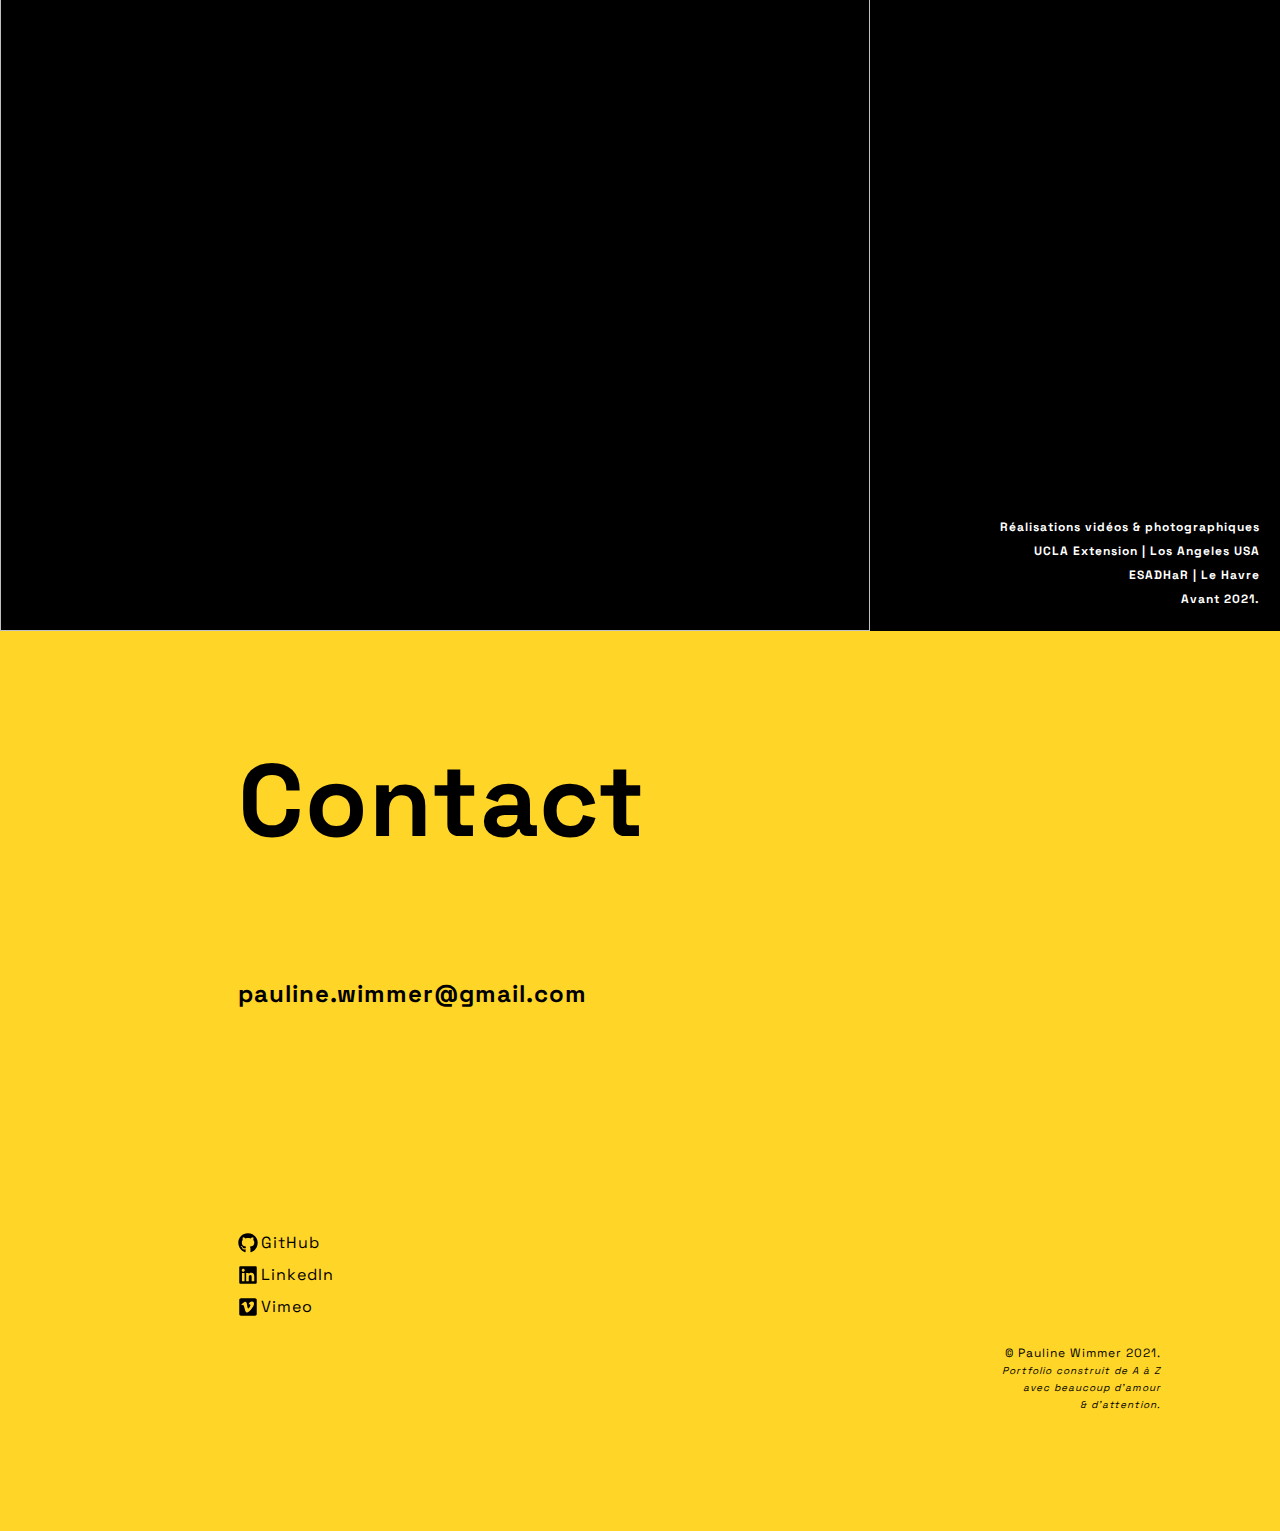
==== commit 1351be66: "working on popup" ====
--- a/index.html
+++ b/index.html
@@ -32,7 +32,7 @@
                     <a href="#projets"><li>Projets</li></a>
                     <!-- <a href="#avant"><li>Avant...</li></a> -->
                     <a href="#contact"><li>Contact</li></a>
-                    <a href="#top" class="retour"><li class="retour">Retour ↑</li></a>
+                    <a href="#top" class="retour"><li class="retour">Haut de page ↑</li></a>
                 </ul>
             </nav>
 
@@ -87,7 +87,7 @@
             <span>Stack : </span><br> HTML5 / CSS3 / javascript / node.js / React / Python3 / Git / github / SQL / Responsive Design / Figma
             </p>
             <!-- <button class="breathe" onclick="window.location.href='cv/WimmerCV-english4.pdf'" type="button">Curriculum Vitae</button> -->
-            <button id="eventBtn" class="" type="button">Curriculum Vitae</button>
+            <button id="eventBtn" type="button">Curriculum Vitae</button>
 
         </div>
         <div id="cv">
@@ -102,7 +102,7 @@
         <!-- Projet 1 -->
         <a class="move" href="https://pauline-wim.github.io/hackeuse/index.html" target="_blank">
             <div class="proj simplon_fil_rouge">
-                <img class="img" src="images/hackeuse.png" alt="">
+                <img class="img hacker" src="images/hackeuse.png" alt="">
                 <div class="title_box row">
                     <h3 class="hack">La <br> Hack <br> euse <br> au <br> Ciné <br> ma</h3>
                     <h4>Projet fil rouge <br>HTML / CSS / JS<br> Simplon | Paris <br> Juillet 2021</h4>
@@ -113,7 +113,7 @@
         <!-- Projet 2 -->
         <a class="move" href="https://claireav.github.io/Jeanne/index.html" target="_blank">
             <div class="proj left simplon_ecommerce">
-                <img class="img" src="images/jeanneboutique.png" alt="">
+                <img class="img jeanne" src="images/jeanneboutique.png" alt="">
                 <div class="title_box left">
                     <h3 class="hack">Jeanne Boutique</h3>
                     <h4>Site vitrine de e-commerce <br> (Front-End) <br> Projet en équipe <br> Simplon | Paris <br> Juin 2021</h4>
@@ -124,7 +124,7 @@
         <!-- Projet 3 -->
         <a class="move" href="https://the-expanse-projet1.netlify.app/" target="_blank">
             <div class="proj simplon_serietv">
-                <img class="img" src="images/expanse.png" alt="">
+                <img class="img expanse" src="images/expanse.png" alt="">
                 <div class="title_box">
                     <h3 class="hack">The Expanse, <br><span>ma série préférée</span></h3>
                     <h4>Projet Front-End <br> Simplon | Paris <br> Juin 2021</h4>
@@ -135,7 +135,7 @@
         <!-- Projet 4 -->
         <a class="move" href="https://pauline-wim.github.io/digitous-html-cuisine-main/index.html" target="_blank">
             <div class="proj left">
-                <img class="img" src="images/cuizine.png" alt="">
+                <img class="img cuisine" src="images/cuizine.png" alt="">
                 <div class="title_box left">
                     <h3 class="hack">Cui'zine</h3>
                     <h4>Projet Bootstrap <br> HTML / CSS / BOOTSTRAP <br> Konexio | Paris <br> Décembre 2021</h4>
@@ -168,7 +168,7 @@
         <!-- <h1 id="avant">Avant...</h1> -->
         <a class="move" href="avant.html">
             <div class="proj projet_art">
-                <img class="img" src="img/serie2/DSC_0315.JPG" alt="">
+                <img class="img art" src="img/serie2/DSC_0315.JPG" alt="">
                 <div class="title_box">
                     <div class="title_box_art">
                         <h3 class="hack title-proj-art">Projets artistiques</h3>
--- a/main.css
+++ b/main.css
@@ -63,7 +63,7 @@
 nav {
   grid-area: nav;
   position: fixed;
-  z-index: 20;
+  z-index: 3;
   display: flex;
   flex-direction: column;
   align-items: flex-start;
@@ -156,3 +156,132 @@
 }
 
 /* CONTACT */
+
+/* !-------------- Responsive -------------- */
+
+@media (max-width: 950px) {
+  #contact {
+    grid-column: 1fr auto auto;
+  }
+
+  /* -------------------- Menu Burger ----------------------- */
+  .hide {
+    display: none;
+  }
+
+  .mob {
+    display: block;
+    position: fixed;
+  }
+
+  .burger {
+    position: fixed;
+    display: flex;
+    flex-direction: column;
+    gap: 10px;
+  }
+
+  .burger span {
+    width: 45px;
+    height: 5px;
+    background-color: black;
+    border-radius: 15px;
+  }
+
+  #topnav_hamburger_icon {
+    margin: 20px;
+    position: fixed;
+    display: block;
+  }
+
+  #root {
+    position: fixed;
+    overflow-x: hidden;
+    z-index: 3;
+  }
+
+  #topnav_responsive_menu {
+    display: block;
+    position: absolute;
+    left: 0;
+    top: 0;
+    margin: 0;
+    width: 55vw;
+    height: 55vh;
+
+    z-index: 3;
+
+    transform-origin: 0% 0%;
+    transform: translate(-200%, 0);
+
+    transition: transform 1s;
+  }
+
+  /* and let's slide it in from the left */
+  #topnav_responsive_menu.open {
+    transform: none;
+    position: fixed;
+  }
+
+  #topnav_responsive_menu ul {
+    display: flex;
+    flex-direction: column;
+    width: 100%;
+    padding: 40px;
+    text-align: right;
+    background: rgba(0, 0, 0, 0.85);
+    list-style-type: none;
+    -webkit-font-smoothing: antialiased;
+  }
+
+  #topnav_responsive_menu li {
+    font-size: 16px;
+    padding: 5% 0;
+  }
+
+  #topnav_responsive_menu a {
+    color: #ffd527;
+  }
+
+  #topnav_responsive_menu a:active {
+    color: indigo;
+  }
+
+  .retour {
+    text-decoration: none;
+    color: rgb(185, 0, 176);
+  }
+  /* -------------------- Menu Burger ----------------------- */
+}
+
+@media (max-width: 700px) {
+  h1 {
+    font: 700 20vw "Aileron", sans-serif;
+    letter-spacing: none;
+    padding-top: 40px;
+    padding-left: 40px;
+  }
+
+  #contact {
+    display: flex;
+    flex-direction: column;
+    justify-content: space-between;
+    padding: 0 20px;
+    margin-bottom: 30px;
+    height: 85vh;
+  }
+
+  .contact h1 {
+    padding: 0;
+    padding-top: 10px;
+  }
+
+  .contact h2 {
+    font-size: 20px;
+  }
+
+  .contact .signature {
+    justify-self: flex-end;
+    align-self: flex-end;
+  }
+}
--- a/style.css
+++ b/style.css
@@ -1,4 +1,5 @@
 /* !HEADER */
+
 .cercle {
   position: absolute;
   width: 350px;
@@ -17,29 +18,7 @@
   height: 450px;
 }
 
-nav {
-  grid-area: nav;
-  position: fixed;
-  z-index: 20;
-  display: flex;
-  flex-direction: column;
-  align-items: flex-start;
-  margin: 50px 100px;
-  /* text-align: right; */
-  font-size: 1.8rem;
-  text-transform: uppercase;
-}
-
-ul {
-  list-style: none;
-}
-
-a {
-  text-decoration: none;
-  color: black;
-}
-
-a:active {
+nav a {
   color: indigo;
 }
 
@@ -259,7 +238,7 @@
   filter: opacity(50%);
 }
 
-.proj img:hover {
+.proj:hover img {
   filter: none;
 }
 
@@ -408,6 +387,11 @@
     align-items: center;
   }
 
+  .cv-img {
+    width: 300px;
+    height: auto;
+  }
+
   /* -------------------- Menu Burger ----------------------- */
   .hide {
     display: none;
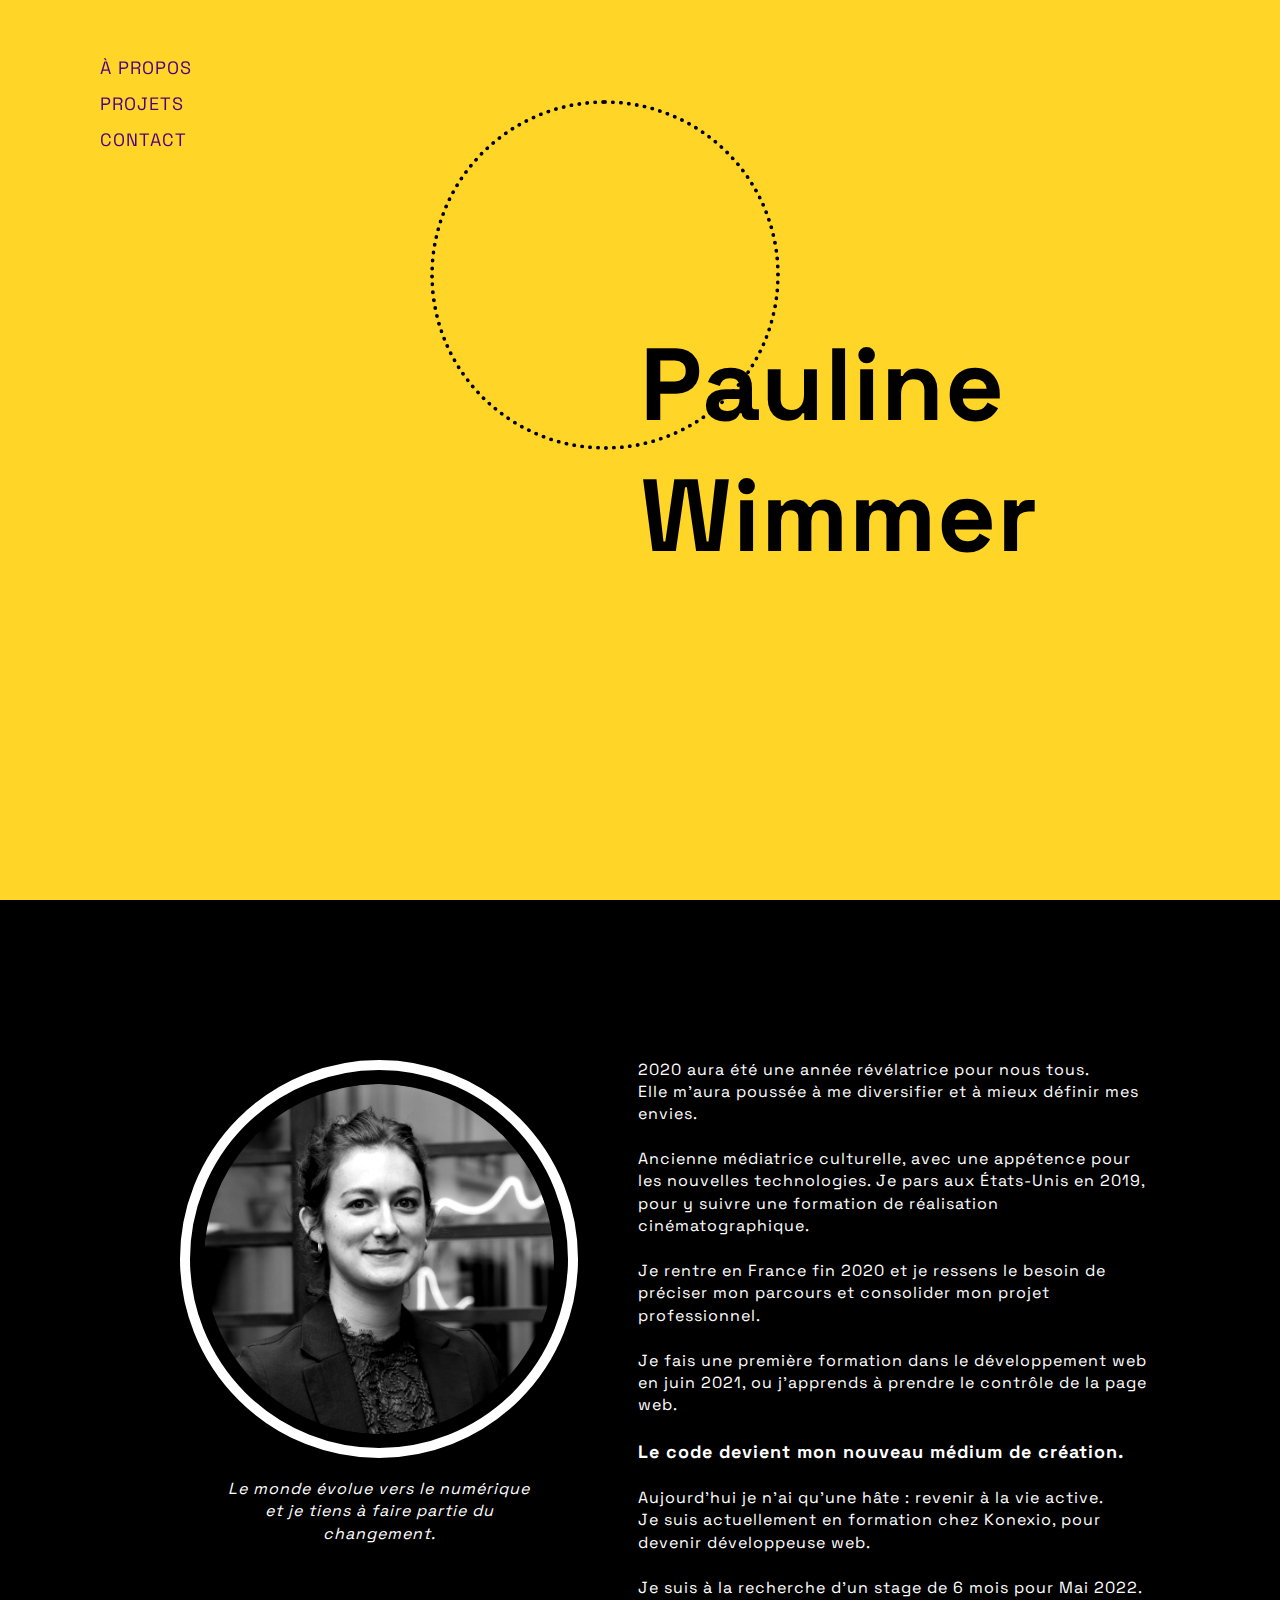
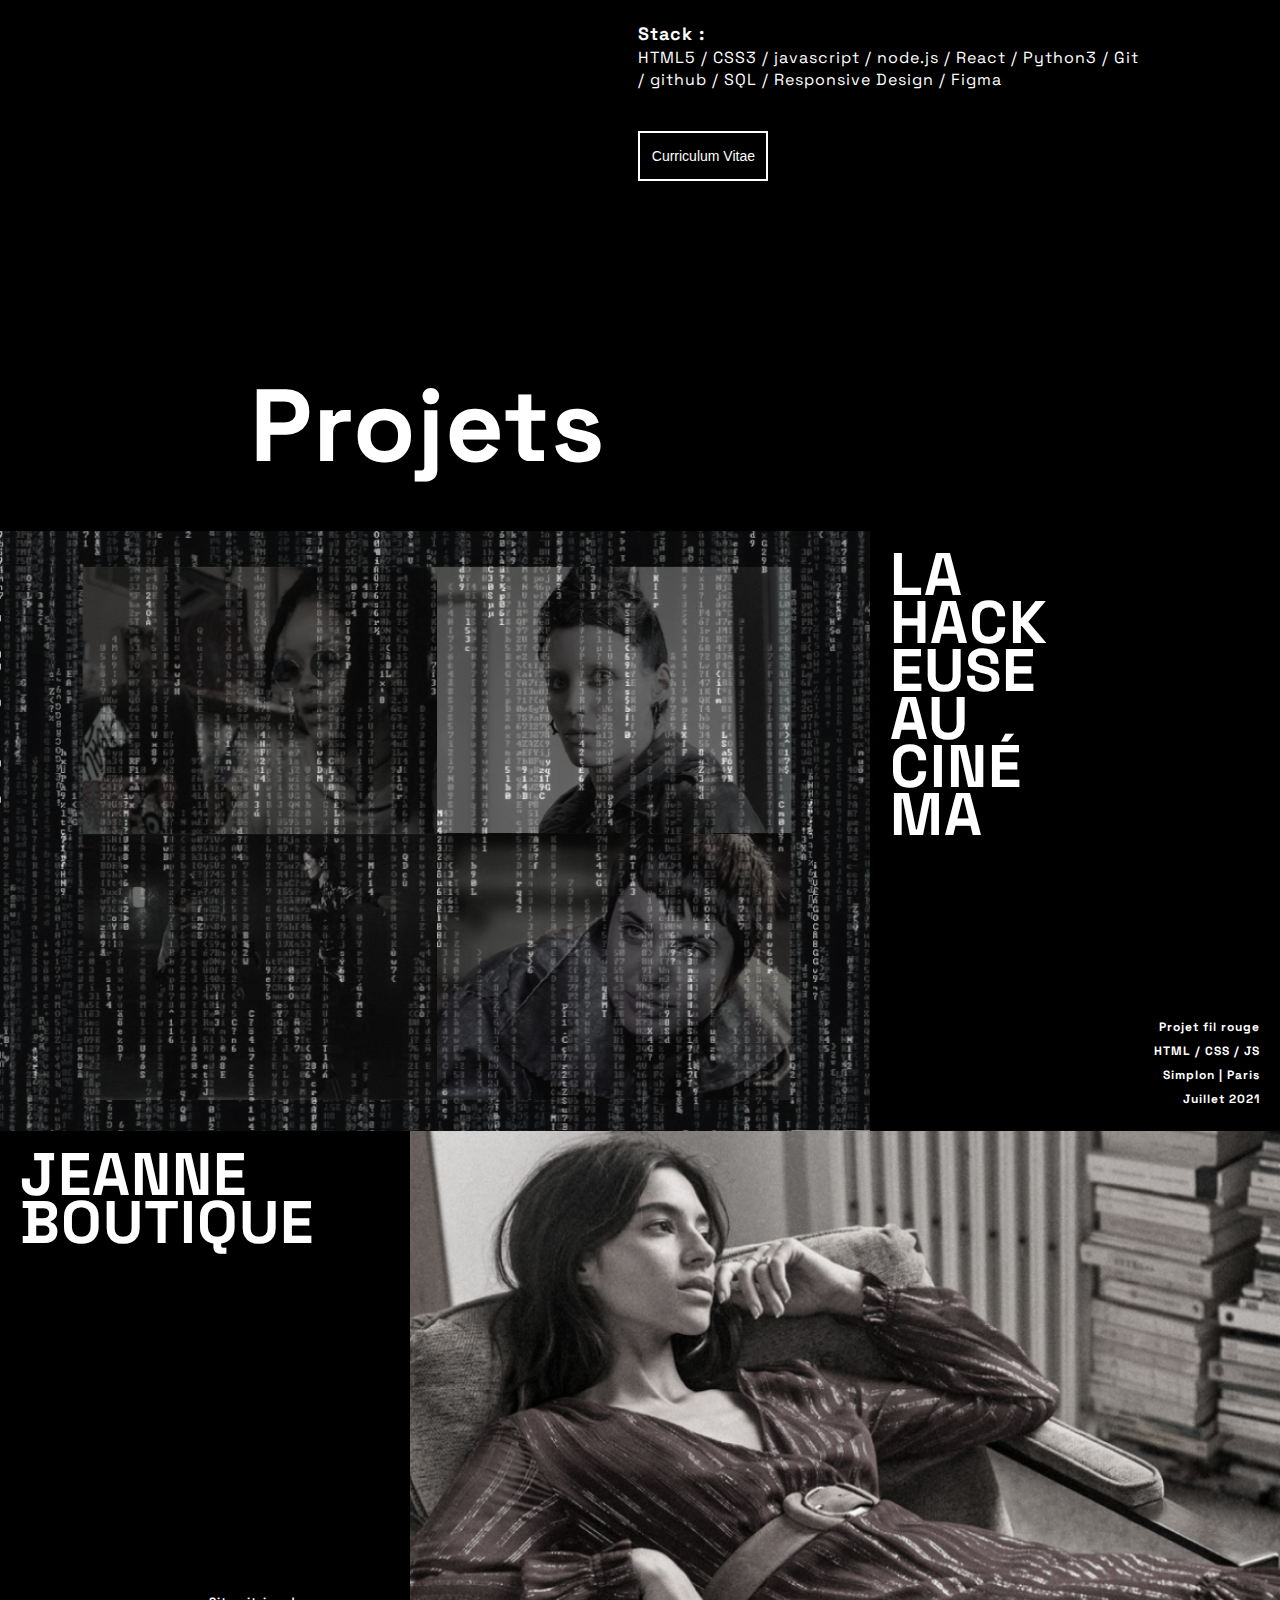
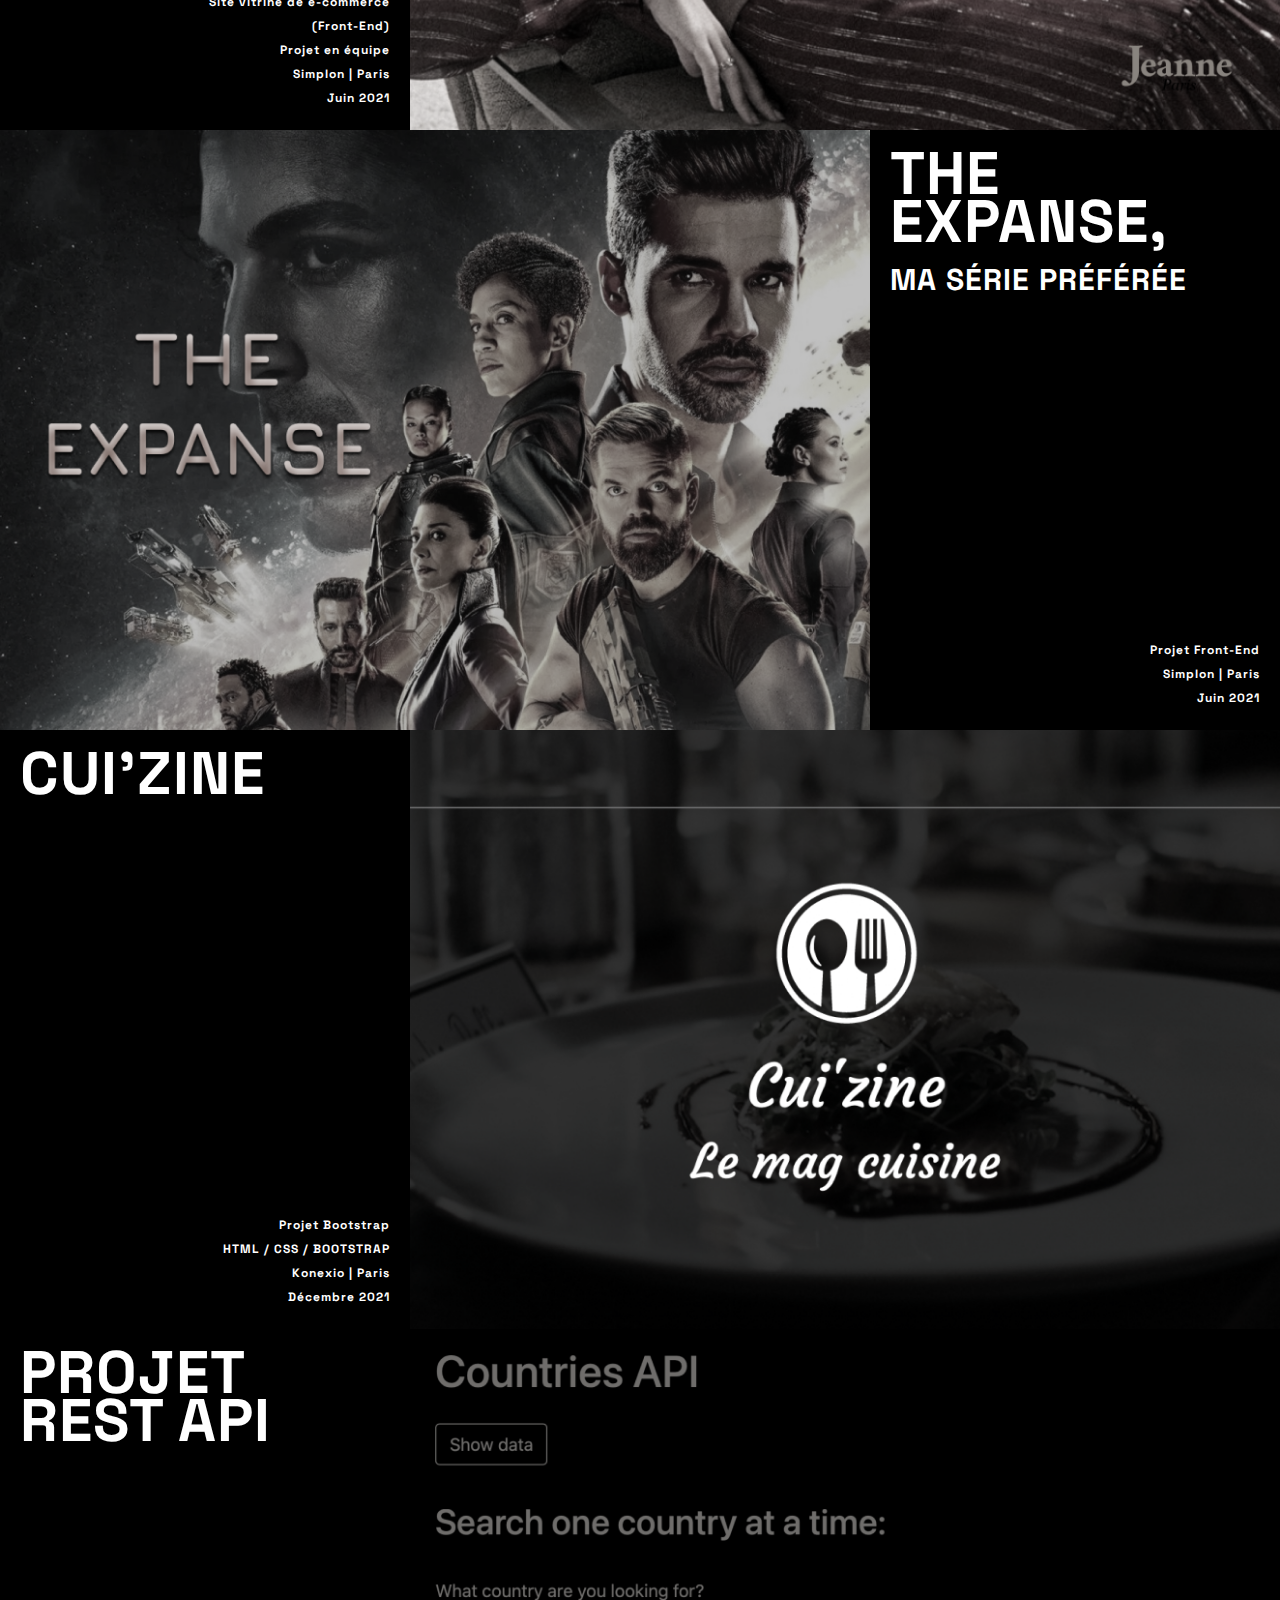
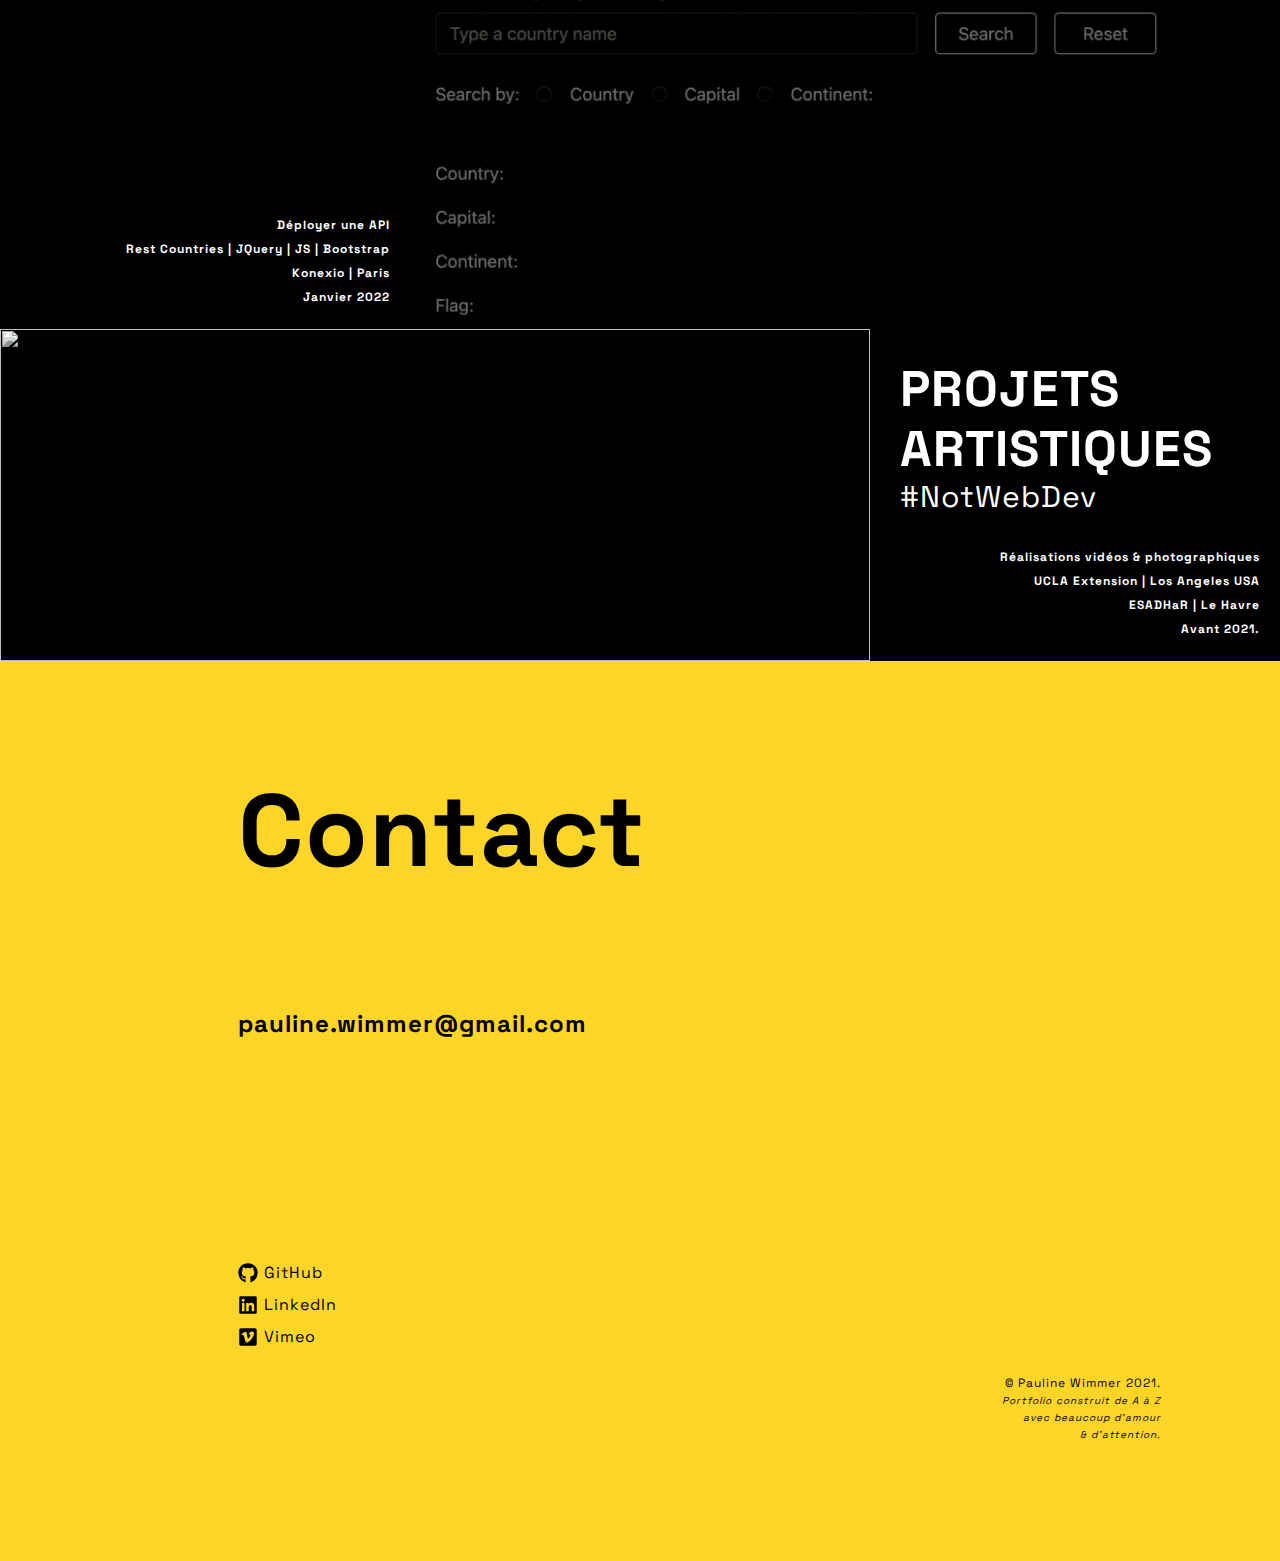
==== commit f07061d7: "changing anchor position" ====
--- a/index.html
+++ b/index.html
@@ -96,8 +96,8 @@
     </section>
 
     <!-- !PROJETS -->
+    <div class="separate"></div>
     <main id="projets" class="projets">
-        <div class="separate"></div>
         <h1>Projets</h1>
         <!-- Projet 1 -->
         <a class="move" href="https://pauline-wim.github.io/hackeuse/index.html" target="_blank">
--- a/main.css
+++ b/main.css
@@ -109,6 +109,7 @@
 }
 
 /* !CONTACT */
+
 #contact {
   height: 100vh;
   /* background: #ffd527; */
@@ -135,7 +136,7 @@
 
 .contact .social a {
   display: flex;
-  gap: 0.3rem;
+  gap: 0.6rem;
 }
 
 .contact .signature {
--- a/style.css
+++ b/style.css
@@ -326,6 +326,17 @@
 /* PROJETS */
 
 /* !------------ RESPONSIVE ------------- */
+@media (max-width: 1080px) {
+  .portrait {
+    width: 250px;
+  }
+
+  .prez .droite {
+    width: 60vw;
+    margin-left: 10px;
+    margin-right: 40px;
+  }
+}
 
 @media (max-width: 1000px) {
   .cercle {
@@ -368,28 +379,36 @@
   }
 }
 
+.separate {
+  height: 6rem;
+}
+
+.proj {
+  height: auto;
+}
+
 @media (max-width: 950px) {
   .prez {
     height: auto;
     display: flex;
     flex-direction: column;
     align-items: center;
-    padding: 0 30px 30px;
-  }
-
-  #contact {
-    grid-column: 1fr auto auto;
+    padding: 0 0 20px;
   }
 
   .prez .gauche {
+    width: 85vw;
     padding-bottom: 2rem;
-    display: flex;
     align-items: center;
   }
 
   .cv-img {
     width: 300px;
     height: auto;
+  }
+
+  #contact {
+    grid-column: 1fr auto auto;
   }
 
   /* -------------------- Menu Burger ----------------------- */
@@ -511,14 +530,13 @@
   }
 
   .prez .droite {
-    width: 75vw;
+    width: 85vw;
     margin-left: 0;
     margin-right: 0;
   }
 
   .prez .gauche p {
-    padding: 0 40px;
-    font-size: 14px;
+    font-size: 1.4rem;
   }
 
   .proj {
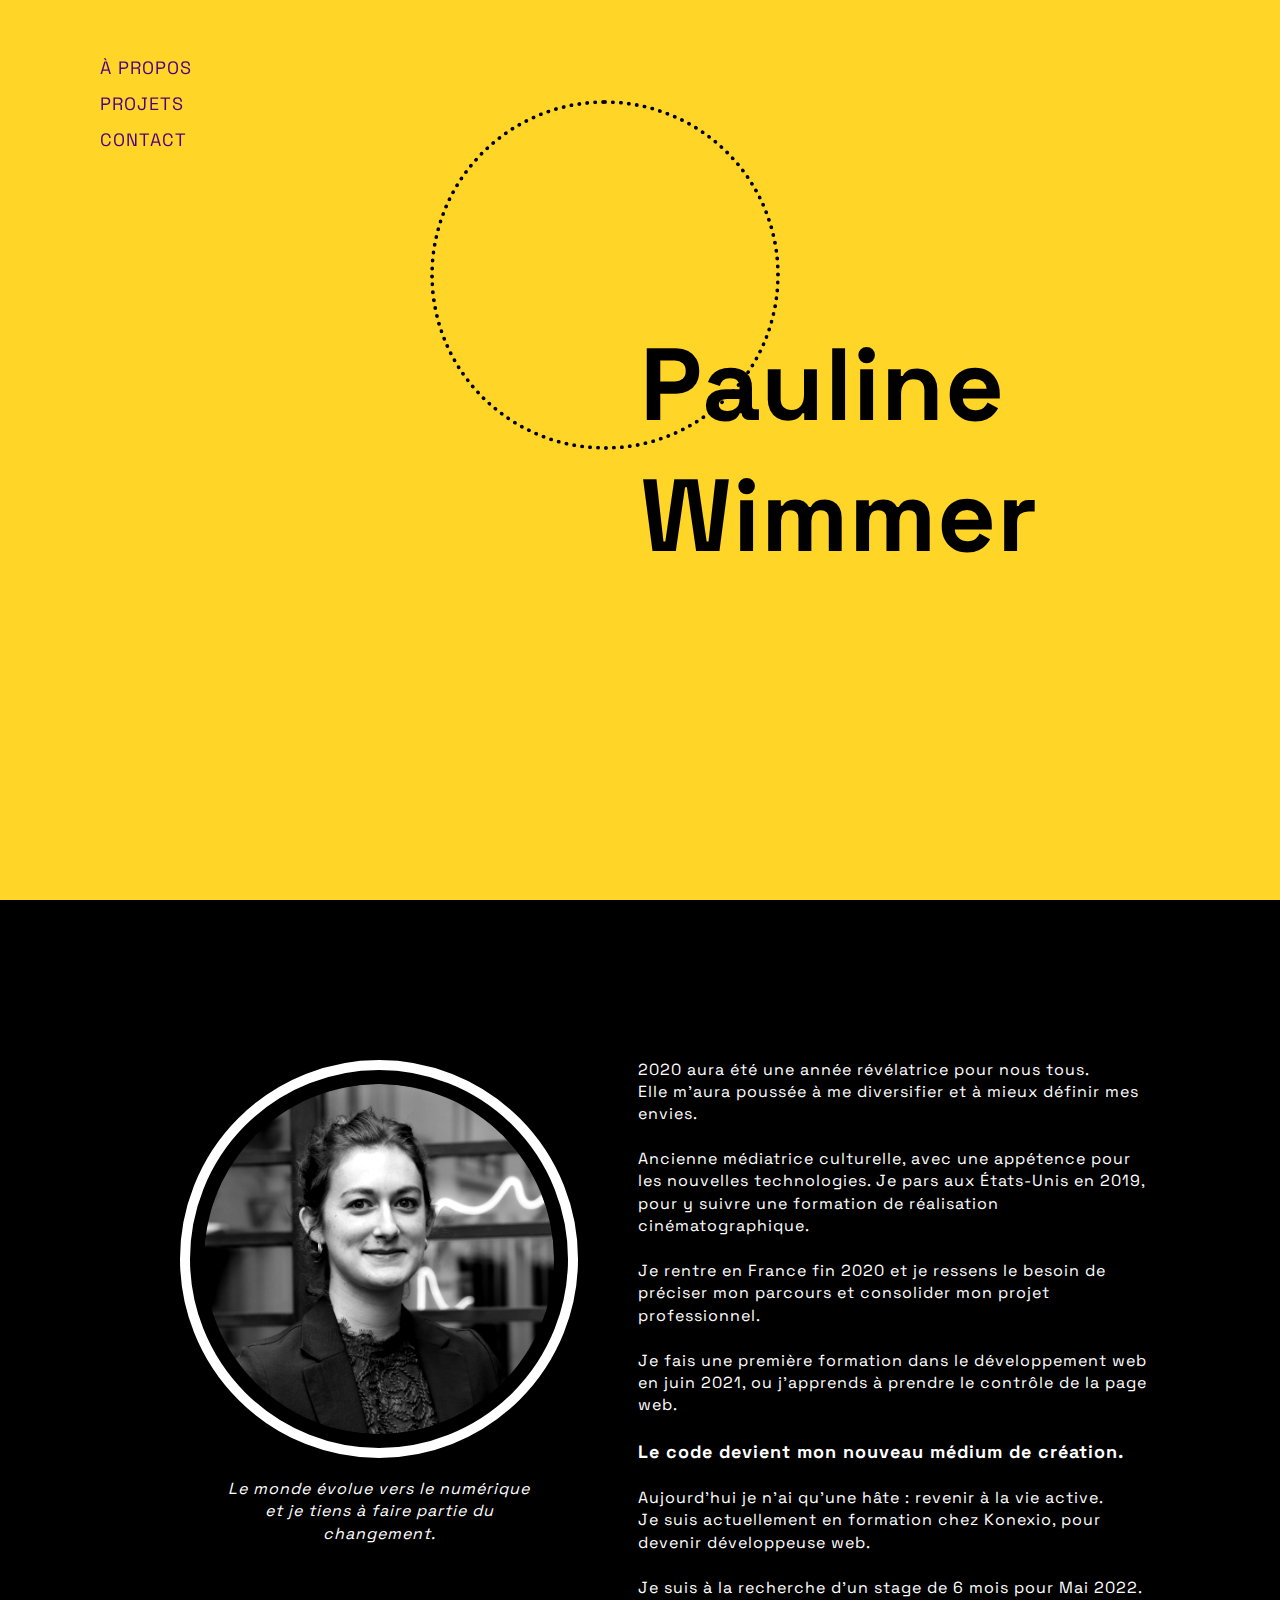
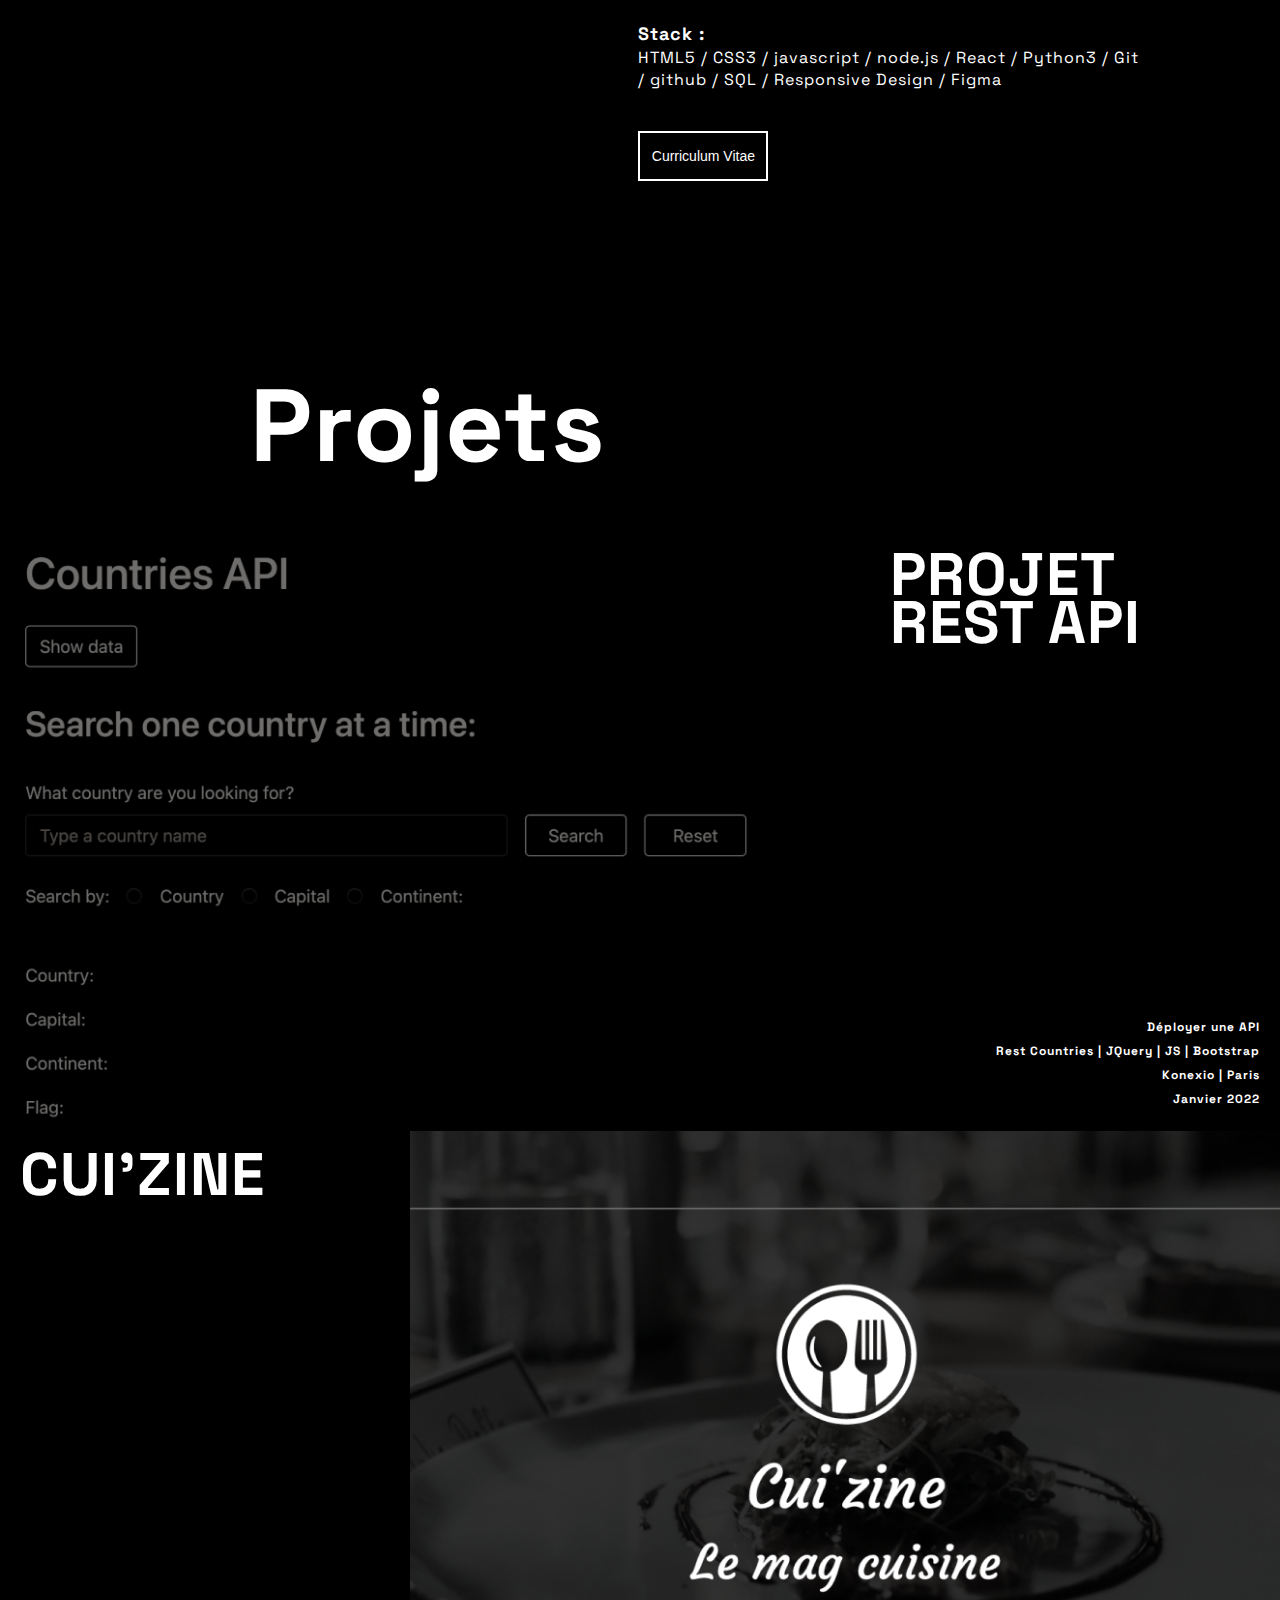
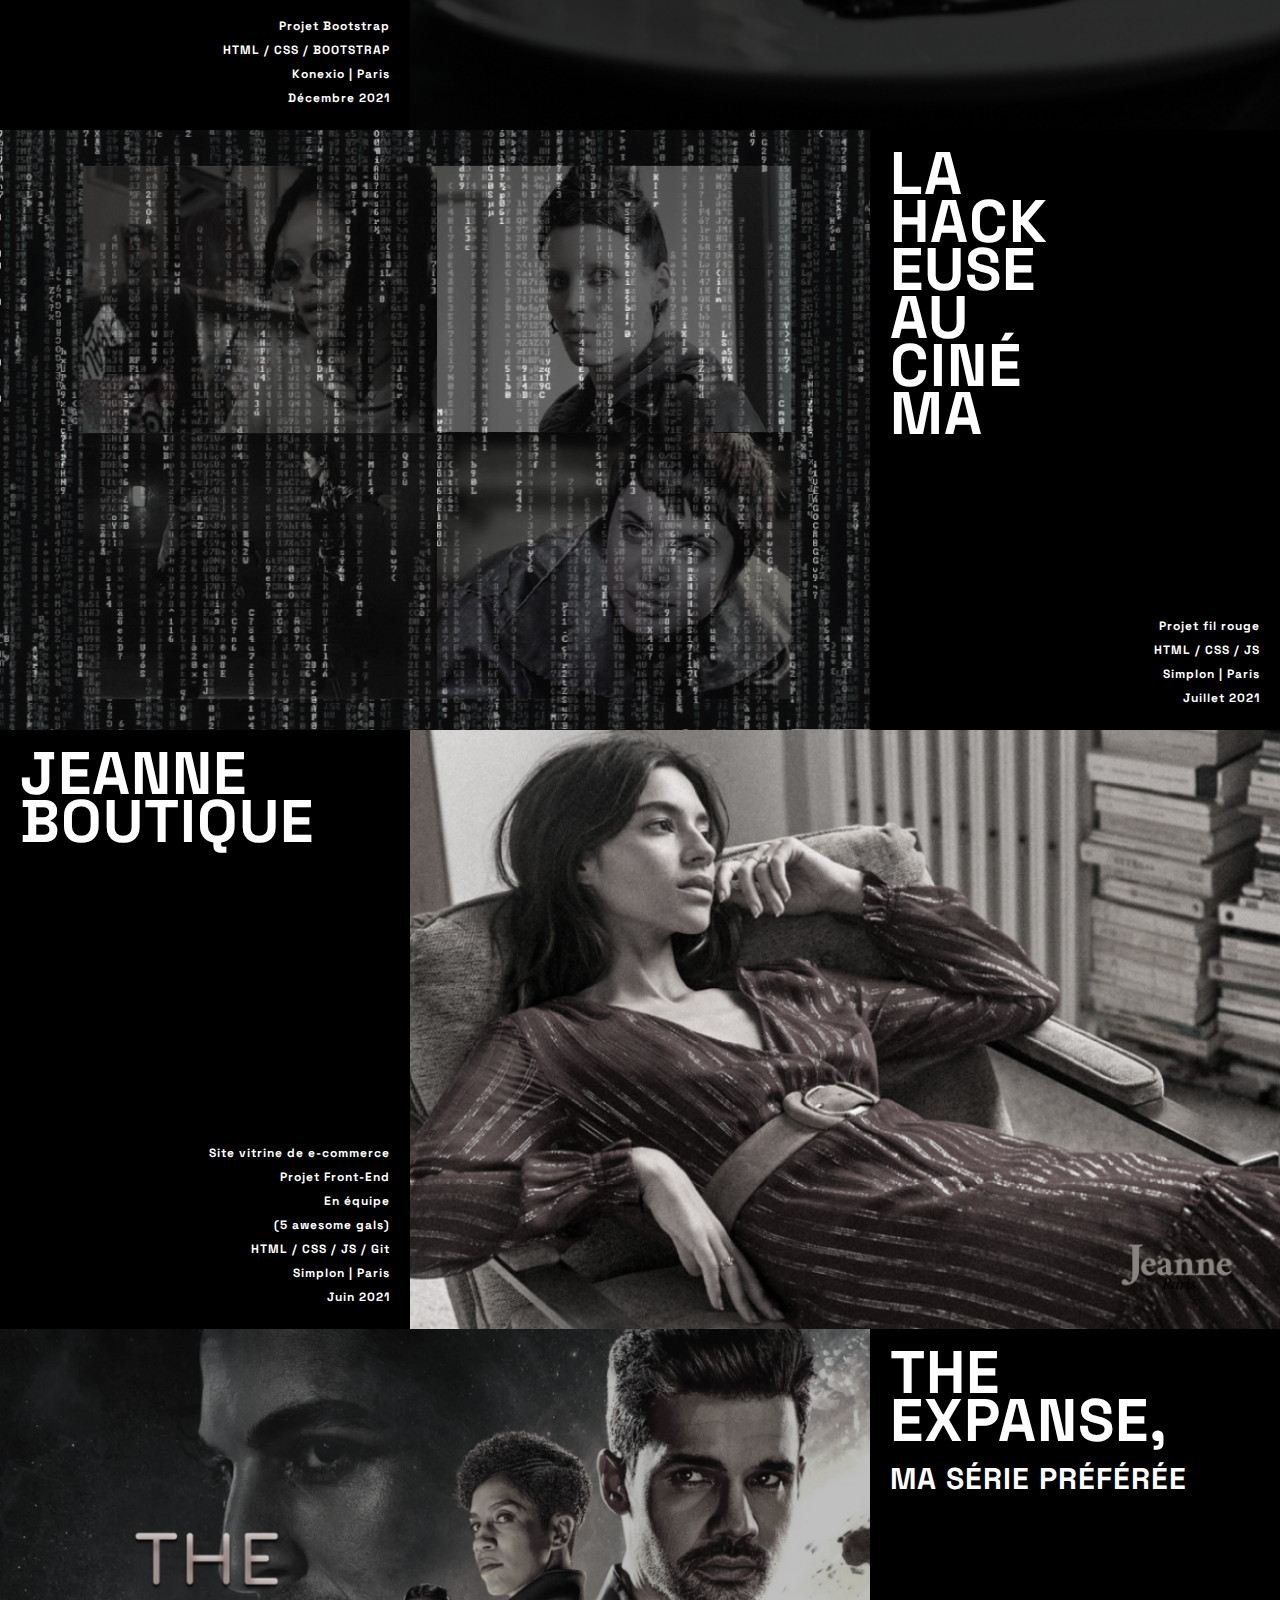
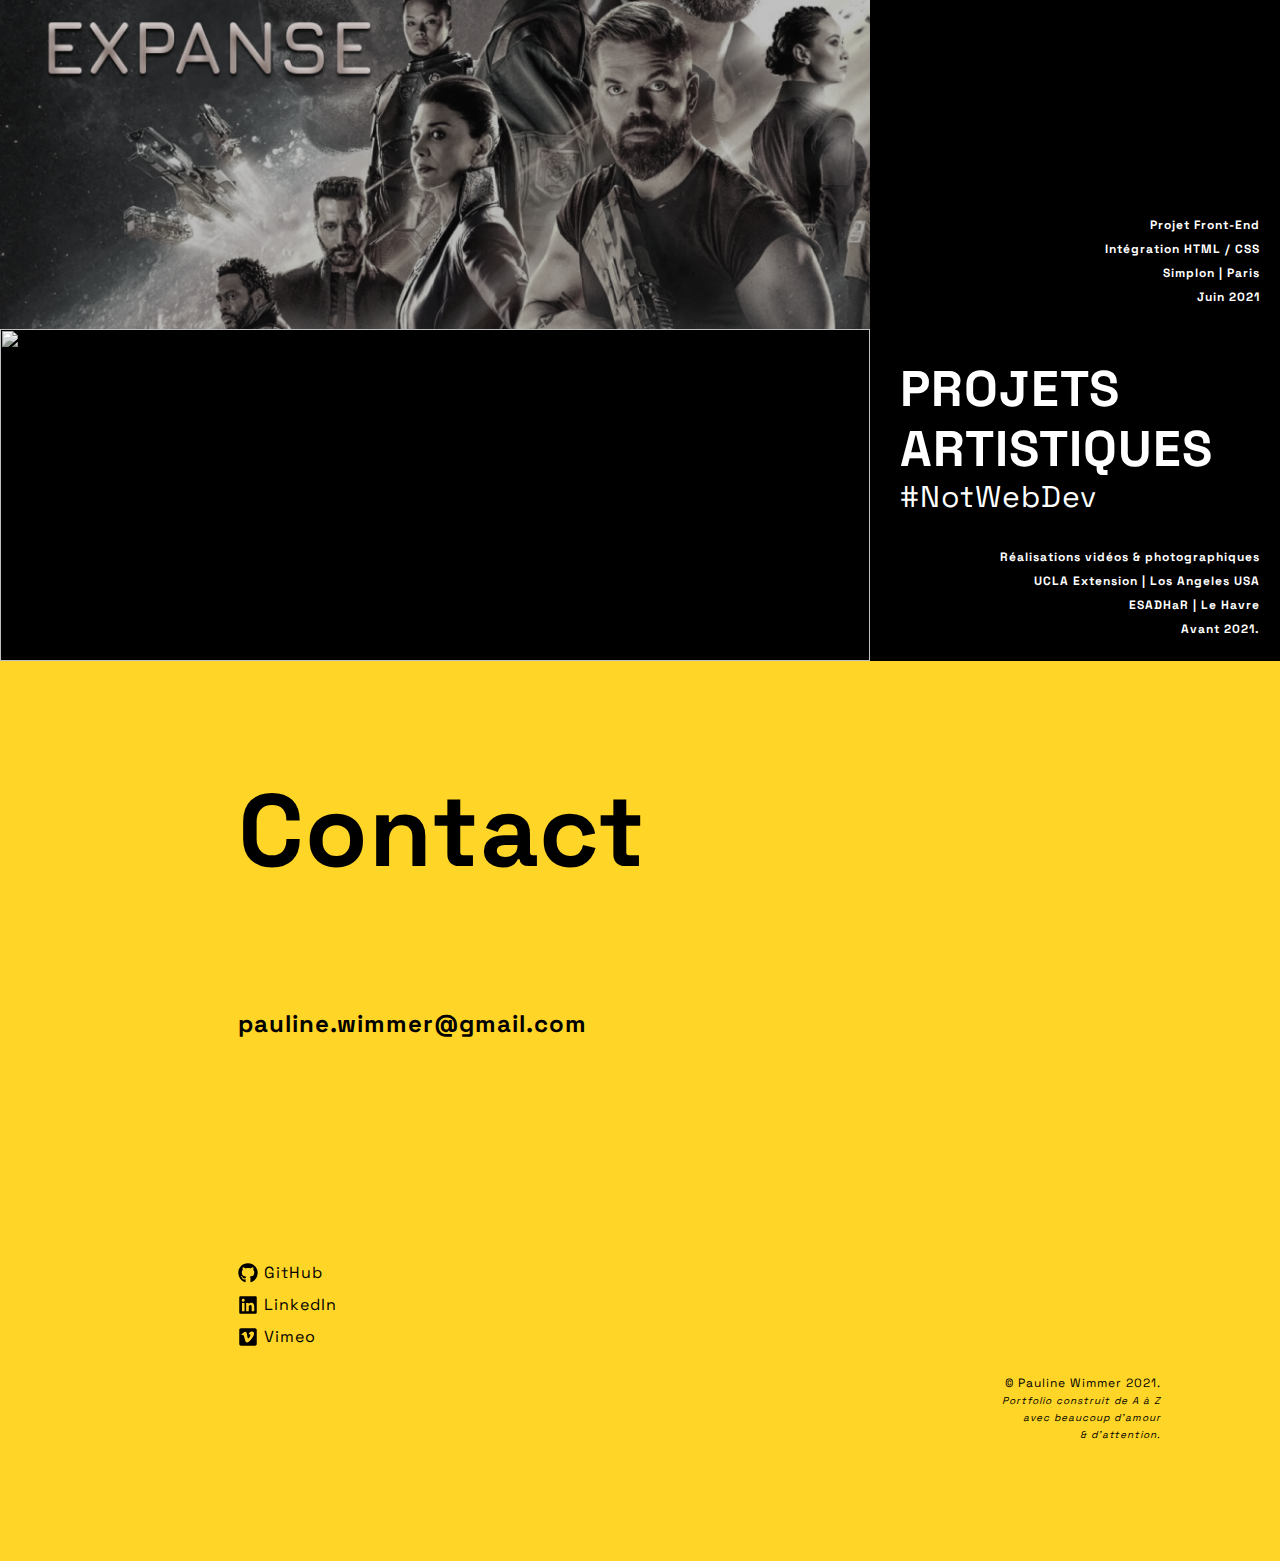
==== commit bf01918f: "changing projects order in which they're displayed" ====
--- a/index.html
+++ b/index.html
@@ -1,150 +1,244 @@
 <!DOCTYPE html>
 <html lang="efr">
-<head>
-    <meta charset="UTF-8">
-    <meta http-equiv="X-UA-Compatible" content="IE=edge">
-    <meta name="viewport" content="width=device-width, initial-scale=1.0">
+  <head>
+    <meta charset="UTF-8" />
+    <meta http-equiv="X-UA-Compatible" content="IE=edge" />
+    <meta name="viewport" content="width=device-width, initial-scale=1.0" />
     <title>Portfolio | Pauline Wimmer</title>
-    <link rel="stylesheet" href="main.css">
-    <link rel="stylesheet" href="style.css">
-    <link rel="shortcut icon" type="image/x-icon" href="images/logo-sun-pw.png" />
-
-</head>
-<body>
+    <link rel="stylesheet" href="main.css" />
+    <link rel="stylesheet" href="style.css" />
+    <link
+      rel="shortcut icon"
+      type="image/x-icon"
+      href="images/logo-sun-pw.png"
+    />
+  </head>
+  <body>
     <header>
-        <p id="top"></p>
-        <div id="root" class="mob cube-mobile">
-
-            <a id="topnav_hamburger_icon" href="javascript:void(0);" onclick="showResponsiveMenu()">
-                <div class="burger">
-                    <span></span>
-                    <span></span>
-                    <span></span>
-                </div>
-            </a>
-
-            <nav role="navigation" id="topnav_responsive_menu">
-                <a id="topnav_hamburger_icon" href="javascript:void(0);" onclick="showResponsiveMenu()">
-                    <img src="images/cross.png" alt="croix">
-                </a>
-                <ul id="topnav_menu">
-                    <a href="#prez"><li>A propos</li></a>
-                    <a href="#projets"><li>Projets</li></a>
-                    <!-- <a href="#avant"><li>Avant...</li></a> -->
-                    <a href="#contact"><li>Contact</li></a>
-                    <a href="#top" class="retour"><li class="retour">Haut de page ↑</li></a>
-                </ul>
-            </nav>
-
-        </div>
-
-        <nav class="hide">
-            <ul>
-                <li><a class="breathe" href="#prez">À propos</a></li>
-                <li><a class="breathe" href="#projets">Projets</a></li>
-                <!-- <li><a class="breathe" href="#avant">Avant...</a></li> -->
-                <li><a class="breathe" href="#contact">Contact</a></li>
-            </ul>
+      <p id="top"></p>
+      <div id="root" class="mob cube-mobile">
+        <a
+          id="topnav_hamburger_icon"
+          href="javascript:void(0);"
+          onclick="showResponsiveMenu()"
+        >
+          <div class="burger">
+            <span></span>
+            <span></span>
+            <span></span>
+          </div>
+        </a>
+
+        <nav role="navigation" id="topnav_responsive_menu">
+          <a
+            id="topnav_hamburger_icon"
+            href="javascript:void(0);"
+            onclick="showResponsiveMenu()"
+          >
+            <img src="images/cross.png" alt="croix" />
+          </a>
+          <ul id="topnav_menu">
+            <a href="#prez"><li>A propos</li></a>
+            <a href="#projets"><li>Projets</li></a>
+            <!-- <a href="#avant"><li>Avant...</li></a> -->
+            <a href="#contact"><li>Contact</li></a>
+            <a href="#top" class="retour"
+              ><li class="retour">Haut de page ↑</li></a
+            >
+          </ul>
         </nav>
-        <h1>Pauline <br> Wimmer</h1>
-        <div class="cercle"></div>
+      </div>
+
+      <nav class="hide">
+        <ul>
+          <li><a class="breathe" href="#prez">À propos</a></li>
+          <li><a class="breathe" href="#projets">Projets</a></li>
+          <!-- <li><a class="breathe" href="#avant">Avant...</a></li> -->
+          <li><a class="breathe" href="#contact">Contact</a></li>
+        </ul>
+      </nav>
+      <h1>
+        Pauline <br />
+        Wimmer
+      </h1>
+      <div class="cercle"></div>
     </header>
 
     <div class="separate"></div>
 
     <!-- !Presentation -->
     <section id="prez" class="prez">
-        <!-- gauche -->
-        <div class="gauche">
-            <div class="photo-border">
-                <img class="portrait" src="images/moi.png" alt="">
-            </div>
-            <p>
-                Le monde évolue vers le numérique et je tiens à faire partie du changement.
-            </p>
-        </div>
-        <!-- droite -->
-        <div class="droite">
-            <p>2020 aura été une année révélatrice pour nous tous.
-                <br>
-            Elle m'aura poussée à me diversifier et à mieux définir mes envies.
-                <br><br>
-            Ancienne médiatrice culturelle, avec une appétence pour les nouvelles technologies. Je pars aux États-Unis en 2019, pour y suivre une formation de réalisation cinématographique.
-                <br><br>
-            Je rentre en France fin 2020 et je ressens le besoin de préciser mon parcours et consolider mon projet professionnel.
-                <br><br>
-            Je fais une première formation dans le développement web en juin 2021,
-            ou j'apprends à prendre le contrôle de la page web.
-                <br><br>
-            <span>Le code devient mon nouveau médium de création.</span>
-                <br><br>
-            Aujourd'hui je n'ai qu'une hâte : revenir à la vie active.
-                <br>
-            Je suis actuellement en formation chez Konexio, pour devenir développeuse web.
-                <br><br>
-            Je suis à la recherche d'un stage de 6 mois pour Mai 2022.
-                <br><br>
-            <span>Stack : </span><br> HTML5 / CSS3 / javascript / node.js / React / Python3 / Git / github / SQL / Responsive Design / Figma
-            </p>
-            <!-- <button class="breathe" onclick="window.location.href='cv/WimmerCV-english4.pdf'" type="button">Curriculum Vitae</button> -->
-            <button id="eventBtn" type="button">Curriculum Vitae</button>
-
-        </div>
-        <div id="cv">
-            <img class="cv-img" src="cv/PW-CV-english.png" alt="CV Wimmer in english">
-        </div>
+      <!-- gauche -->
+      <div class="gauche">
+        <div class="photo-border">
+          <img class="portrait" src="images/moi.png" alt="" />
+        </div>
+        <p>
+          Le monde évolue vers le numérique et je tiens à faire partie du
+          changement.
+        </p>
+      </div>
+      <!-- droite -->
+      <div class="droite">
+        <p>
+          2020 aura été une année révélatrice pour nous tous.
+          <br />
+          Elle m'aura poussée à me diversifier et à mieux définir mes envies.
+          <br /><br />
+          Ancienne médiatrice culturelle, avec une appétence pour les nouvelles
+          technologies. Je pars aux États-Unis en 2019, pour y suivre une
+          formation de réalisation cinématographique.
+          <br /><br />
+          Je rentre en France fin 2020 et je ressens le besoin de préciser mon
+          parcours et consolider mon projet professionnel.
+          <br /><br />
+          Je fais une première formation dans le développement web en juin 2021,
+          ou j'apprends à prendre le contrôle de la page web.
+          <br /><br />
+          <span>Le code devient mon nouveau médium de création.</span>
+          <br /><br />
+          Aujourd'hui je n'ai qu'une hâte : revenir à la vie active.
+          <br />
+          Je suis actuellement en formation chez Konexio, pour devenir
+          développeuse web.
+          <br /><br />
+          Je suis à la recherche d'un stage de 6 mois pour Mai 2022.
+          <br /><br />
+          <span>Stack : </span><br />
+          HTML5 / CSS3 / javascript / node.js / React / Python3 / Git / github /
+          SQL / Responsive Design / Figma
+        </p>
+        <!-- <button class="breathe" onclick="window.location.href='cv/WimmerCV-english4.pdf'" type="button">Curriculum Vitae</button> -->
+        <button id="eventBtn" type="button">Curriculum Vitae</button>
+      </div>
+      <div id="cv">
+        <img
+          class="cv-img"
+          src="cv/PW-CV-english.png"
+          alt="CV Wimmer in english"
+        />
+      </div>
     </section>
 
     <!-- !PROJETS -->
     <div class="separate"></div>
     <main id="projets" class="projets">
-        <h1>Projets</h1>
-        <!-- Projet 1 -->
-        <a class="move" href="https://pauline-wim.github.io/hackeuse/index.html" target="_blank">
-            <div class="proj simplon_fil_rouge">
-                <img class="img hacker" src="images/hackeuse.png" alt="">
-                <div class="title_box row">
-                    <h3 class="hack">La <br> Hack <br> euse <br> au <br> Ciné <br> ma</h3>
-                    <h4>Projet fil rouge <br>HTML / CSS / JS<br> Simplon | Paris <br> Juillet 2021</h4>
-                </div>
-            </div>
-        </a>
-
-        <!-- Projet 2 -->
-        <a class="move" href="https://claireav.github.io/Jeanne/index.html" target="_blank">
-            <div class="proj left simplon_ecommerce">
-                <img class="img jeanne" src="images/jeanneboutique.png" alt="">
-                <div class="title_box left">
-                    <h3 class="hack">Jeanne Boutique</h3>
-                    <h4>Site vitrine de e-commerce <br> (Front-End) <br> Projet en équipe <br> Simplon | Paris <br> Juin 2021</h4>
-                </div>
-            </div>
-        </a>
-
-        <!-- Projet 3 -->
-        <a class="move" href="https://the-expanse-projet1.netlify.app/" target="_blank">
-            <div class="proj simplon_serietv">
-                <img class="img expanse" src="images/expanse.png" alt="">
-                <div class="title_box">
-                    <h3 class="hack">The Expanse, <br><span>ma série préférée</span></h3>
-                    <h4>Projet Front-End <br> Simplon | Paris <br> Juin 2021</h4>
-                </div>
-            </div>
-        </a>
-
-        <!-- Projet 4 -->
-        <a class="move" href="https://pauline-wim.github.io/digitous-html-cuisine-main/index.html" target="_blank">
-            <div class="proj left">
-                <img class="img cuisine" src="images/cuizine.png" alt="">
-                <div class="title_box left">
-                    <h3 class="hack">Cui'zine</h3>
-                    <h4>Projet Bootstrap <br> HTML / CSS / BOOTSTRAP <br> Konexio | Paris <br> Décembre 2021</h4>
-                </div>
-            </div>
-        </a>
-
-        <!-- Projet 5 -->
-        <!-- <div id="rover" class="proj">
+      <h1>Projets</h1>
+      <!-- Projet 6 -->
+      <a
+        class="move"
+        href="https://pauline-wim.github.io/konexio-projet-fullstack/front/index.html"
+        target="_blank"
+      >
+        <div class="proj konexio_API">
+          <img class="opacity" src="images/restcountries.png" alt="" />
+          <div class="title_box">
+            <h3 class="hack">
+              Projet <br />
+              Rest API
+            </h3>
+            <h4>
+              Déployer une API<br />Rest Countries | JQuery | JS | Bootstrap<br />
+              Konexio | Paris <br />
+              Janvier 2022
+            </h4>
+          </div>
+        </div>
+      </a>
+
+      <!-- Projet 4 -->
+      <a
+        class="move"
+        href="https://pauline-wim.github.io/digitous-html-cuisine-main/index.html"
+        target="_blank"
+      >
+        <div class="proj left">
+          <img class="img cuisine" src="images/cuizine.png" alt="" />
+          <div class="title_box left">
+            <h3 class="hack">Cui'zine</h3>
+            <h4>
+              Projet Bootstrap <br />
+              HTML / CSS / BOOTSTRAP <br />
+              Konexio | Paris <br />
+              Décembre 2021
+            </h4>
+          </div>
+        </div>
+      </a>
+
+      <!-- Projet 1 -->
+      <a
+        class="move"
+        href="https://pauline-wim.github.io/hackeuse/index.html"
+        target="_blank"
+      >
+        <div class="proj simplon_fil_rouge">
+          <img class="img hacker" src="images/hackeuse.png" alt="" />
+          <div class="title_box row">
+            <h3 class="hack">
+              La <br />
+              Hack <br />
+              euse <br />
+              au <br />
+              Ciné <br />
+              ma
+            </h3>
+            <h4>
+              Projet fil rouge <br />
+              HTML / CSS / JS<br />
+              Simplon | Paris <br />
+              Juillet 2021
+            </h4>
+          </div>
+        </div>
+      </a>
+
+      <!-- Projet 2 -->
+      <a
+        class="move"
+        href="https://claireav.github.io/Jeanne/index.html"
+        target="_blank"
+      >
+        <div class="proj left simplon_ecommerce">
+          <img class="img jeanne" src="images/jeanneboutique.png" alt="" />
+          <div class="title_box left">
+            <h3 class="hack">Jeanne Boutique</h3>
+            <h4>
+              Site vitrine de e-commerce <br />
+              Projet Front-End <br />
+              En équipe <br />(5 awesome gals)<br />
+              HTML / CSS / JS / Git<br />
+              Simplon | Paris <br />
+              Juin 2021
+            </h4>
+          </div>
+        </div>
+      </a>
+
+      <!-- Projet 3 -->
+      <a
+        class="move"
+        href="https://the-expanse-projet1.netlify.app/"
+        target="_blank"
+      >
+        <div class="proj simplon_serietv">
+          <img class="img expanse" src="images/expanse.png" alt="" />
+          <div class="title_box">
+            <h3 class="hack">
+              The Expanse, <br /><span>ma série préférée</span>
+            </h3>
+            <h4>
+              Projet Front-End <br />
+              Intégration HTML / CSS <br />
+              Simplon | Paris <br />
+              Juin 2021
+            </h4>
+          </div>
+        </div>
+      </a>
+
+      <!-- Projet 5 -->
+      <!-- <div id="rover" class="proj">
             <img src="" alt="">
             <div class="title_box">
                 <h3>Rover</h3>
@@ -152,59 +246,117 @@
             </div>
         </div> -->
 
-        <!-- Projet 6 -->
-        <a class="move" href="https://pauline-wim.github.io/konexio-projet-fullstack/front/index.html" target="_blank">
-            <div class="proj left konexio_API">
-                <img class="opacity" src="images/restcountries.png" alt="">
-                <div class="title_box left">
-                    <h3 class="hack">Projet <br> Rest API</h3>
-                    <h4>Déployer une API<br>Rest Countries | JQuery | JS | Bootstrap<br> Konexio | Paris <br> Janvier 2022</h4>
-                </div>
+      <!-- Projet 7 -->
+      <!-- <div class="separate"></div> -->
+      <!-- <h1 id="avant">Avant...</h1> -->
+      <a class="move" href="avant.html">
+        <div class="proj projet_art">
+          <img class="img art" src="img/serie2/DSC_0315.JPG" alt="" />
+          <div class="title_box">
+            <div class="title_box_art">
+              <h3 class="hack title-proj-art">Projets artistiques</h3>
+              <p class="title-proj-art">#NotWebDev</p>
             </div>
-        </a>
-
-        <!-- Projet 7 -->
-        <!-- <div class="separate"></div> -->
-        <!-- <h1 id="avant">Avant...</h1> -->
-        <a class="move" href="avant.html">
-            <div class="proj projet_art">
-                <img class="img art" src="img/serie2/DSC_0315.JPG" alt="">
-                <div class="title_box">
-                    <div class="title_box_art">
-                        <h3 class="hack title-proj-art">Projets artistiques</h3>
-                        <p class="title-proj-art">#NotWebDev</p>
-                    </div>
-                    <h4>Réalisations vidéos & photographiques <br> UCLA Extension | Los Angeles USA <br> ESADHaR | Le Havre <br> Avant 2021.</h4>
-                </div>
-            </div>
-        </a>
+            <h4>
+              Réalisations vidéos & photographiques <br />
+              UCLA Extension | Los Angeles USA <br />
+              ESADHaR | Le Havre <br />
+              Avant 2021.
+            </h4>
+          </div>
+        </div>
+      </a>
     </main>
 
     <!-- CONTACT -->
     <footer id="contact" class="contact">
-        <h1>Contact</h1>
-        <h2><a class="breathe" href="mailto:pauline.wimmer@gmail.com">pauline.wimmer@gmail.com</a></h2>
-        <div class="social">
-            <!-- <h4>Social</h4> -->
-            <a class="breathe" href="https://github.com/pauline-wim" target="_blank">
-                <svg aria-hidden="true" focusable="false" data-prefix="fab" data-icon="github" class="svg-inline--fa fa-github fa-w-16" role="img" xmlns="http://www.w3.org/2000/svg" viewBox="0 0 496 512"><path fill="currentColor" d="M165.9 397.4c0 2-2.3 3.6-5.2 3.6-3.3.3-5.6-1.3-5.6-3.6 0-2 2.3-3.6 5.2-3.6 3-.3 5.6 1.3 5.6 3.6zm-31.1-4.5c-.7 2 1.3 4.3 4.3 4.9 2.6 1 5.6 0 6.2-2s-1.3-4.3-4.3-5.2c-2.6-.7-5.5.3-6.2 2.3zm44.2-1.7c-2.9.7-4.9 2.6-4.6 4.9.3 2 2.9 3.3 5.9 2.6 2.9-.7 4.9-2.6 4.6-4.6-.3-1.9-3-3.2-5.9-2.9zM244.8 8C106.1 8 0 113.3 0 252c0 110.9 69.8 205.8 169.5 239.2 12.8 2.3 17.3-5.6 17.3-12.1 0-6.2-.3-40.4-.3-61.4 0 0-70 15-84.7-29.8 0 0-11.4-29.1-27.8-36.6 0 0-22.9-15.7 1.6-15.4 0 0 24.9 2 38.6 25.8 21.9 38.6 58.6 27.5 72.9 20.9 2.3-16 8.8-27.1 16-33.7-55.9-6.2-112.3-14.3-112.3-110.5 0-27.5 7.6-41.3 23.6-58.9-2.6-6.5-11.1-33.3 2.6-67.9 20.9-6.5 69 27 69 27 20-5.6 41.5-8.5 62.8-8.5s42.8 2.9 62.8 8.5c0 0 48.1-33.6 69-27 13.7 34.7 5.2 61.4 2.6 67.9 16 17.7 25.8 31.5 25.8 58.9 0 96.5-58.9 104.2-114.8 110.5 9.2 7.9 17 22.9 17 46.4 0 33.7-.3 75.4-.3 83.6 0 6.5 4.6 14.4 17.3 12.1C428.2 457.8 496 362.9 496 252 496 113.3 383.5 8 244.8 8zM97.2 352.9c-1.3 1-1 3.3.7 5.2 1.6 1.6 3.9 2.3 5.2 1 1.3-1 1-3.3-.7-5.2-1.6-1.6-3.9-2.3-5.2-1zm-10.8-8.1c-.7 1.3.3 2.9 2.3 3.9 1.6 1 3.6.7 4.3-.7.7-1.3-.3-2.9-2.3-3.9-2-.6-3.6-.3-4.3.7zm32.4 35.6c-1.6 1.3-1 4.3 1.3 6.2 2.3 2.3 5.2 2.6 6.5 1 1.3-1.3.7-4.3-1.3-6.2-2.2-2.3-5.2-2.6-6.5-1zm-11.4-14.7c-1.6 1-1.6 3.6 0 5.9 1.6 2.3 4.3 3.3 5.6 2.3 1.6-1.3 1.6-3.9 0-6.2-1.4-2.3-4-3.3-5.6-2z"></path></svg>
-                <p>GitHub</p>
-            </a>
-            <a class="breathe" href="https://www.linkedin.com/in/pauline-wimmer/" target="_blank">
-                <svg aria-hidden="true" focusable="false" data-prefix="fab" data-icon="linkedin" class="svg-inline--fa fa-linkedin fa-w-14" role="img" xmlns="http://www.w3.org/2000/svg" viewBox="0 0 448 512"><path fill="currentColor" d="M416 32H31.9C14.3 32 0 46.5 0 64.3v383.4C0 465.5 14.3 480 31.9 480H416c17.6 0 32-14.5 32-32.3V64.3c0-17.8-14.4-32.3-32-32.3zM135.4 416H69V202.2h66.5V416zm-33.2-243c-21.3 0-38.5-17.3-38.5-38.5S80.9 96 102.2 96c21.2 0 38.5 17.3 38.5 38.5 0 21.3-17.2 38.5-38.5 38.5zm282.1 243h-66.4V312c0-24.8-.5-56.7-34.5-56.7-34.6 0-39.9 27-39.9 54.9V416h-66.4V202.2h63.7v29.2h.9c8.9-16.8 30.6-34.5 62.9-34.5 67.2 0 79.7 44.3 79.7 101.9V416z"></path></svg>
-                <p>LinkedIn</p>
-            </a>
-            <a class="breathe" href="https://vimeo.com/paulinewimmer" target="_blank">
-                <svg aria-hidden="true" focusable="false" data-prefix="fab" data-icon="vimeo" class="svg-inline--fa fa-vimeo fa-w-14" role="img" xmlns="http://www.w3.org/2000/svg" viewBox="0 0 448 512"><path fill="currentColor" d="M403.2 32H44.8C20.1 32 0 52.1 0 76.8v358.4C0 459.9 20.1 480 44.8 480h358.4c24.7 0 44.8-20.1 44.8-44.8V76.8c0-24.7-20.1-44.8-44.8-44.8zM377 180.8c-1.4 31.5-23.4 74.7-66 129.4-44 57.2-81.3 85.8-111.7 85.8-18.9 0-34.8-17.4-47.9-52.3-25.5-93.3-36.4-148-57.4-148-2.4 0-10.9 5.1-25.4 15.2l-15.2-19.6c37.3-32.8 72.9-69.2 95.2-71.2 25.2-2.4 40.7 14.8 46.5 51.7 20.7 131.2 29.9 151 67.6 91.6 13.5-21.4 20.8-37.7 21.8-48.9 3.5-33.2-25.9-30.9-45.8-22.4 15.9-52.1 46.3-77.4 91.2-76 33.3.9 49 22.5 47.1 64.7z"></path></svg>
-                <p>Vimeo</p>
-            </a>
-        </div>
-        <div class="signature">
-            <p>© Pauline Wimmer 2021.</p>
-            <p><span>Portfolio construit de A à Z <br> avec beaucoup d'amour <br> & d'attention.</span></p>
-        </div>
+      <h1>Contact</h1>
+      <h2>
+        <a class="breathe" href="mailto:pauline.wimmer@gmail.com"
+          >pauline.wimmer@gmail.com</a
+        >
+      </h2>
+      <div class="social">
+        <!-- <h4>Social</h4> -->
+        <a
+          class="breathe"
+          href="https://github.com/pauline-wim"
+          target="_blank"
+        >
+          <svg
+            aria-hidden="true"
+            focusable="false"
+            data-prefix="fab"
+            data-icon="github"
+            class="svg-inline--fa fa-github fa-w-16"
+            role="img"
+            xmlns="http://www.w3.org/2000/svg"
+            viewBox="0 0 496 512"
+          >
+            <path
+              fill="currentColor"
+              d="M165.9 397.4c0 2-2.3 3.6-5.2 3.6-3.3.3-5.6-1.3-5.6-3.6 0-2 2.3-3.6 5.2-3.6 3-.3 5.6 1.3 5.6 3.6zm-31.1-4.5c-.7 2 1.3 4.3 4.3 4.9 2.6 1 5.6 0 6.2-2s-1.3-4.3-4.3-5.2c-2.6-.7-5.5.3-6.2 2.3zm44.2-1.7c-2.9.7-4.9 2.6-4.6 4.9.3 2 2.9 3.3 5.9 2.6 2.9-.7 4.9-2.6 4.6-4.6-.3-1.9-3-3.2-5.9-2.9zM244.8 8C106.1 8 0 113.3 0 252c0 110.9 69.8 205.8 169.5 239.2 12.8 2.3 17.3-5.6 17.3-12.1 0-6.2-.3-40.4-.3-61.4 0 0-70 15-84.7-29.8 0 0-11.4-29.1-27.8-36.6 0 0-22.9-15.7 1.6-15.4 0 0 24.9 2 38.6 25.8 21.9 38.6 58.6 27.5 72.9 20.9 2.3-16 8.8-27.1 16-33.7-55.9-6.2-112.3-14.3-112.3-110.5 0-27.5 7.6-41.3 23.6-58.9-2.6-6.5-11.1-33.3 2.6-67.9 20.9-6.5 69 27 69 27 20-5.6 41.5-8.5 62.8-8.5s42.8 2.9 62.8 8.5c0 0 48.1-33.6 69-27 13.7 34.7 5.2 61.4 2.6 67.9 16 17.7 25.8 31.5 25.8 58.9 0 96.5-58.9 104.2-114.8 110.5 9.2 7.9 17 22.9 17 46.4 0 33.7-.3 75.4-.3 83.6 0 6.5 4.6 14.4 17.3 12.1C428.2 457.8 496 362.9 496 252 496 113.3 383.5 8 244.8 8zM97.2 352.9c-1.3 1-1 3.3.7 5.2 1.6 1.6 3.9 2.3 5.2 1 1.3-1 1-3.3-.7-5.2-1.6-1.6-3.9-2.3-5.2-1zm-10.8-8.1c-.7 1.3.3 2.9 2.3 3.9 1.6 1 3.6.7 4.3-.7.7-1.3-.3-2.9-2.3-3.9-2-.6-3.6-.3-4.3.7zm32.4 35.6c-1.6 1.3-1 4.3 1.3 6.2 2.3 2.3 5.2 2.6 6.5 1 1.3-1.3.7-4.3-1.3-6.2-2.2-2.3-5.2-2.6-6.5-1zm-11.4-14.7c-1.6 1-1.6 3.6 0 5.9 1.6 2.3 4.3 3.3 5.6 2.3 1.6-1.3 1.6-3.9 0-6.2-1.4-2.3-4-3.3-5.6-2z"
+            ></path>
+          </svg>
+          <p>GitHub</p>
+        </a>
+        <a
+          class="breathe"
+          href="https://www.linkedin.com/in/pauline-wimmer/"
+          target="_blank"
+        >
+          <svg
+            aria-hidden="true"
+            focusable="false"
+            data-prefix="fab"
+            data-icon="linkedin"
+            class="svg-inline--fa fa-linkedin fa-w-14"
+            role="img"
+            xmlns="http://www.w3.org/2000/svg"
+            viewBox="0 0 448 512"
+          >
+            <path
+              fill="currentColor"
+              d="M416 32H31.9C14.3 32 0 46.5 0 64.3v383.4C0 465.5 14.3 480 31.9 480H416c17.6 0 32-14.5 32-32.3V64.3c0-17.8-14.4-32.3-32-32.3zM135.4 416H69V202.2h66.5V416zm-33.2-243c-21.3 0-38.5-17.3-38.5-38.5S80.9 96 102.2 96c21.2 0 38.5 17.3 38.5 38.5 0 21.3-17.2 38.5-38.5 38.5zm282.1 243h-66.4V312c0-24.8-.5-56.7-34.5-56.7-34.6 0-39.9 27-39.9 54.9V416h-66.4V202.2h63.7v29.2h.9c8.9-16.8 30.6-34.5 62.9-34.5 67.2 0 79.7 44.3 79.7 101.9V416z"
+            ></path>
+          </svg>
+          <p>LinkedIn</p>
+        </a>
+        <a
+          class="breathe"
+          href="https://vimeo.com/paulinewimmer"
+          target="_blank"
+        >
+          <svg
+            aria-hidden="true"
+            focusable="false"
+            data-prefix="fab"
+            data-icon="vimeo"
+            class="svg-inline--fa fa-vimeo fa-w-14"
+            role="img"
+            xmlns="http://www.w3.org/2000/svg"
+            viewBox="0 0 448 512"
+          >
+            <path
+              fill="currentColor"
+              d="M403.2 32H44.8C20.1 32 0 52.1 0 76.8v358.4C0 459.9 20.1 480 44.8 480h358.4c24.7 0 44.8-20.1 44.8-44.8V76.8c0-24.7-20.1-44.8-44.8-44.8zM377 180.8c-1.4 31.5-23.4 74.7-66 129.4-44 57.2-81.3 85.8-111.7 85.8-18.9 0-34.8-17.4-47.9-52.3-25.5-93.3-36.4-148-57.4-148-2.4 0-10.9 5.1-25.4 15.2l-15.2-19.6c37.3-32.8 72.9-69.2 95.2-71.2 25.2-2.4 40.7 14.8 46.5 51.7 20.7 131.2 29.9 151 67.6 91.6 13.5-21.4 20.8-37.7 21.8-48.9 3.5-33.2-25.9-30.9-45.8-22.4 15.9-52.1 46.3-77.4 91.2-76 33.3.9 49 22.5 47.1 64.7z"
+            ></path>
+          </svg>
+          <p>Vimeo</p>
+        </a>
+      </div>
+      <div class="signature">
+        <p>© Pauline Wimmer 2021.</p>
+        <p>
+          <span
+            >Portfolio construit de A à Z <br />
+            avec beaucoup d'amour <br />
+            & d'attention.</span
+          >
+        </p>
+      </div>
     </footer>
 
-    <script src="script.js"></script>  
-</body>
-</html>+    <script src="script.js"></script>
+  </body>
+</html>
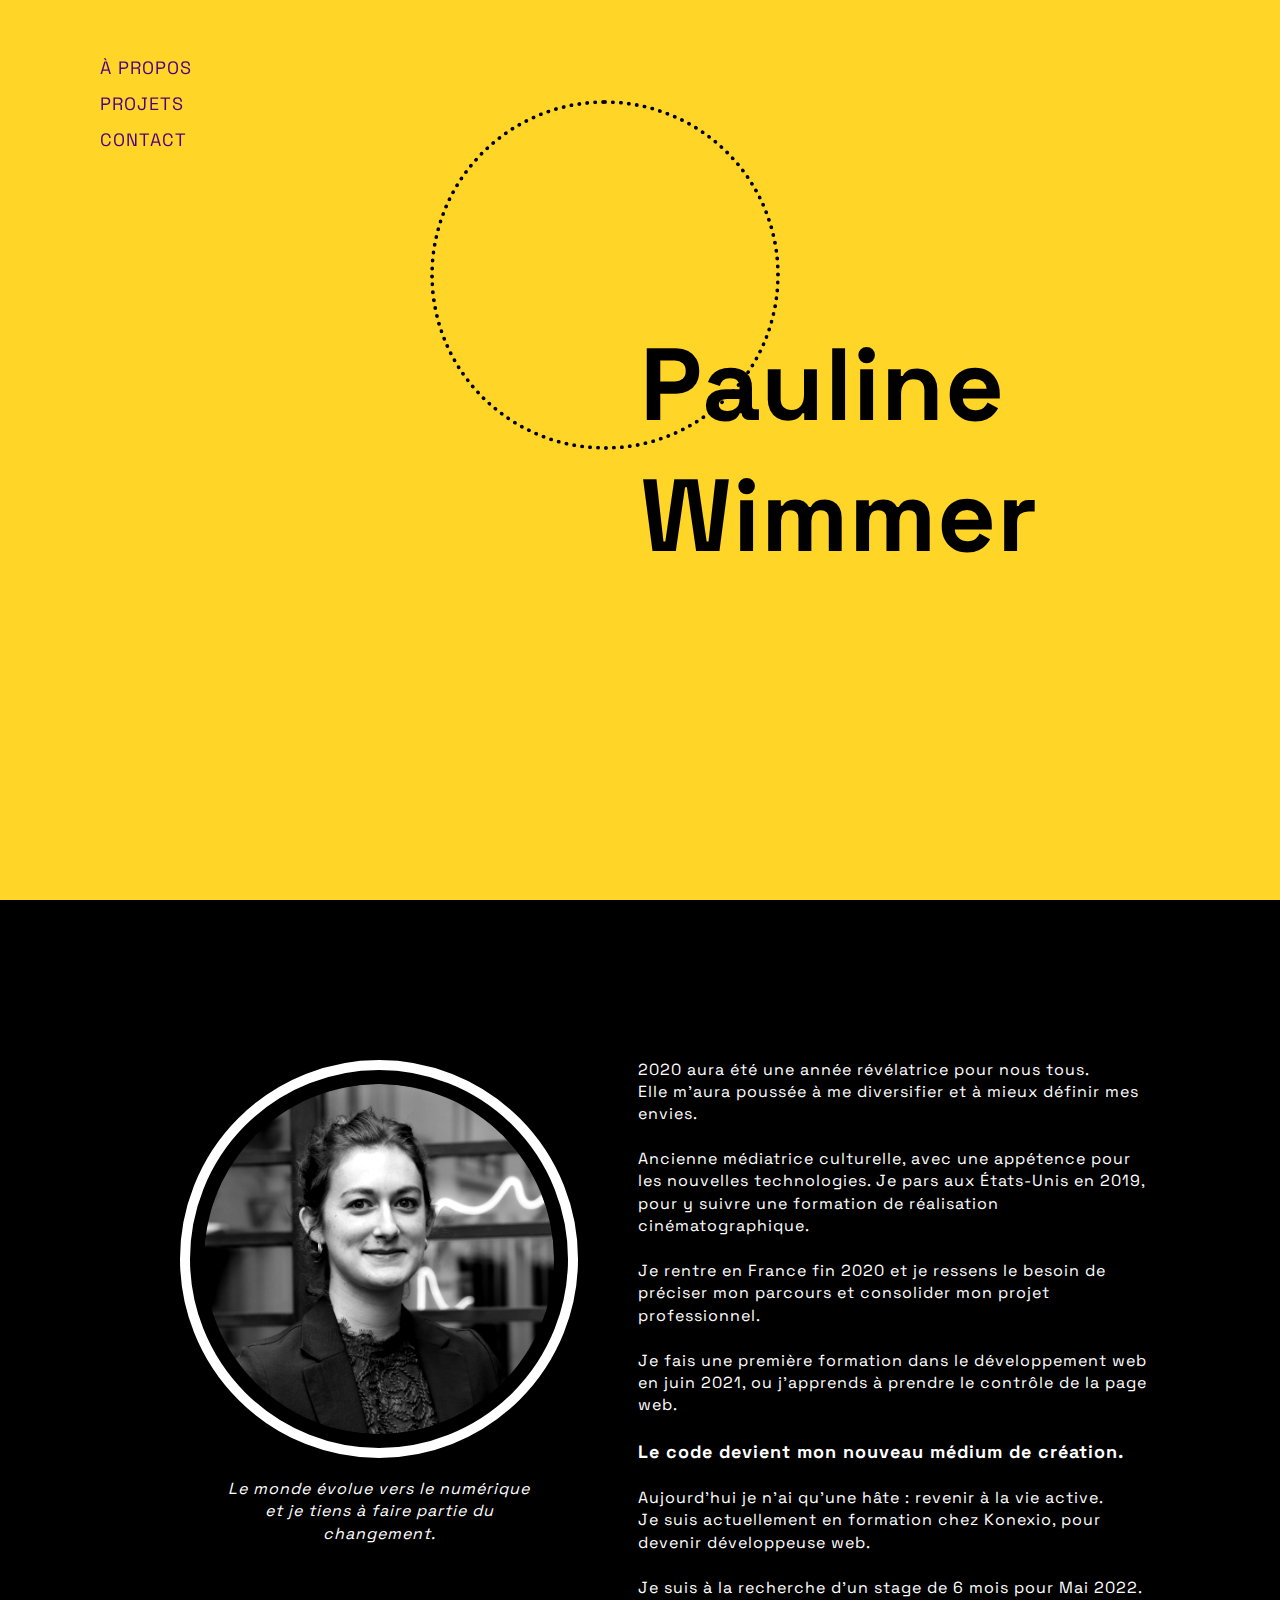
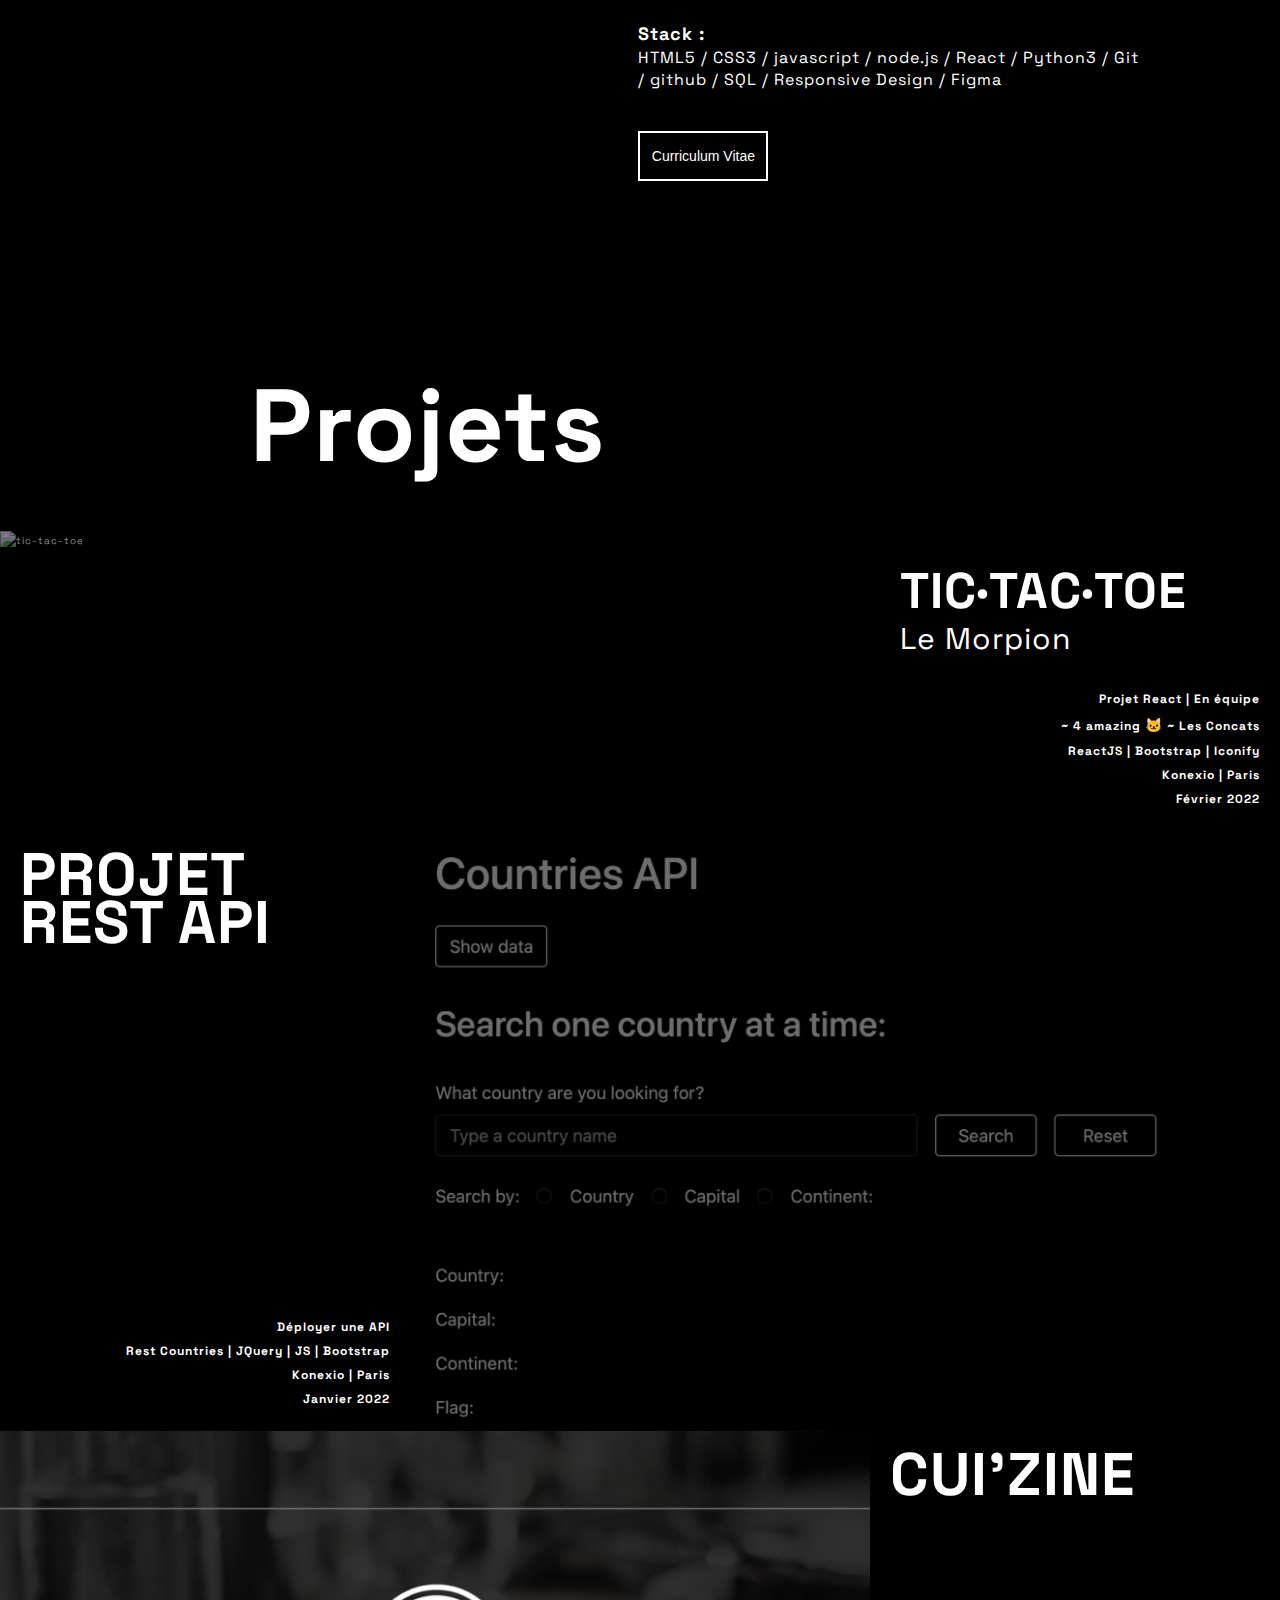
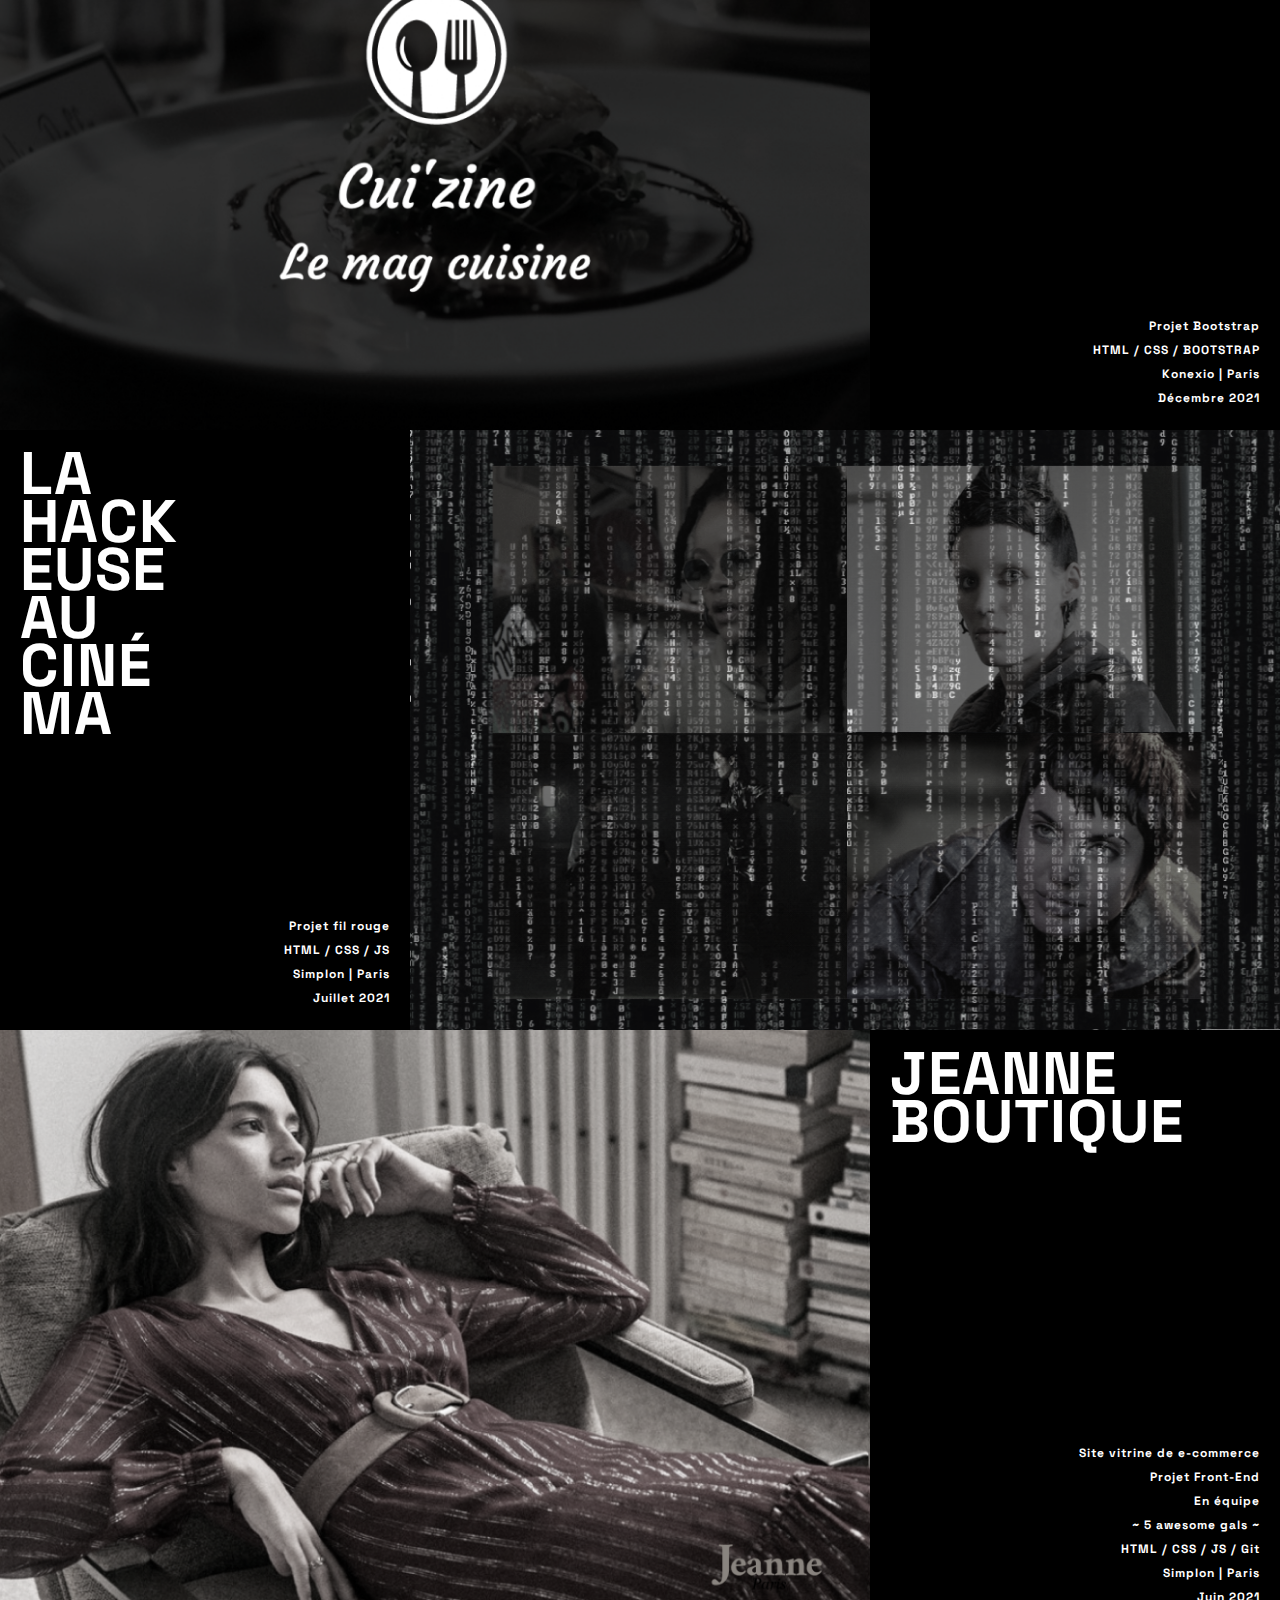
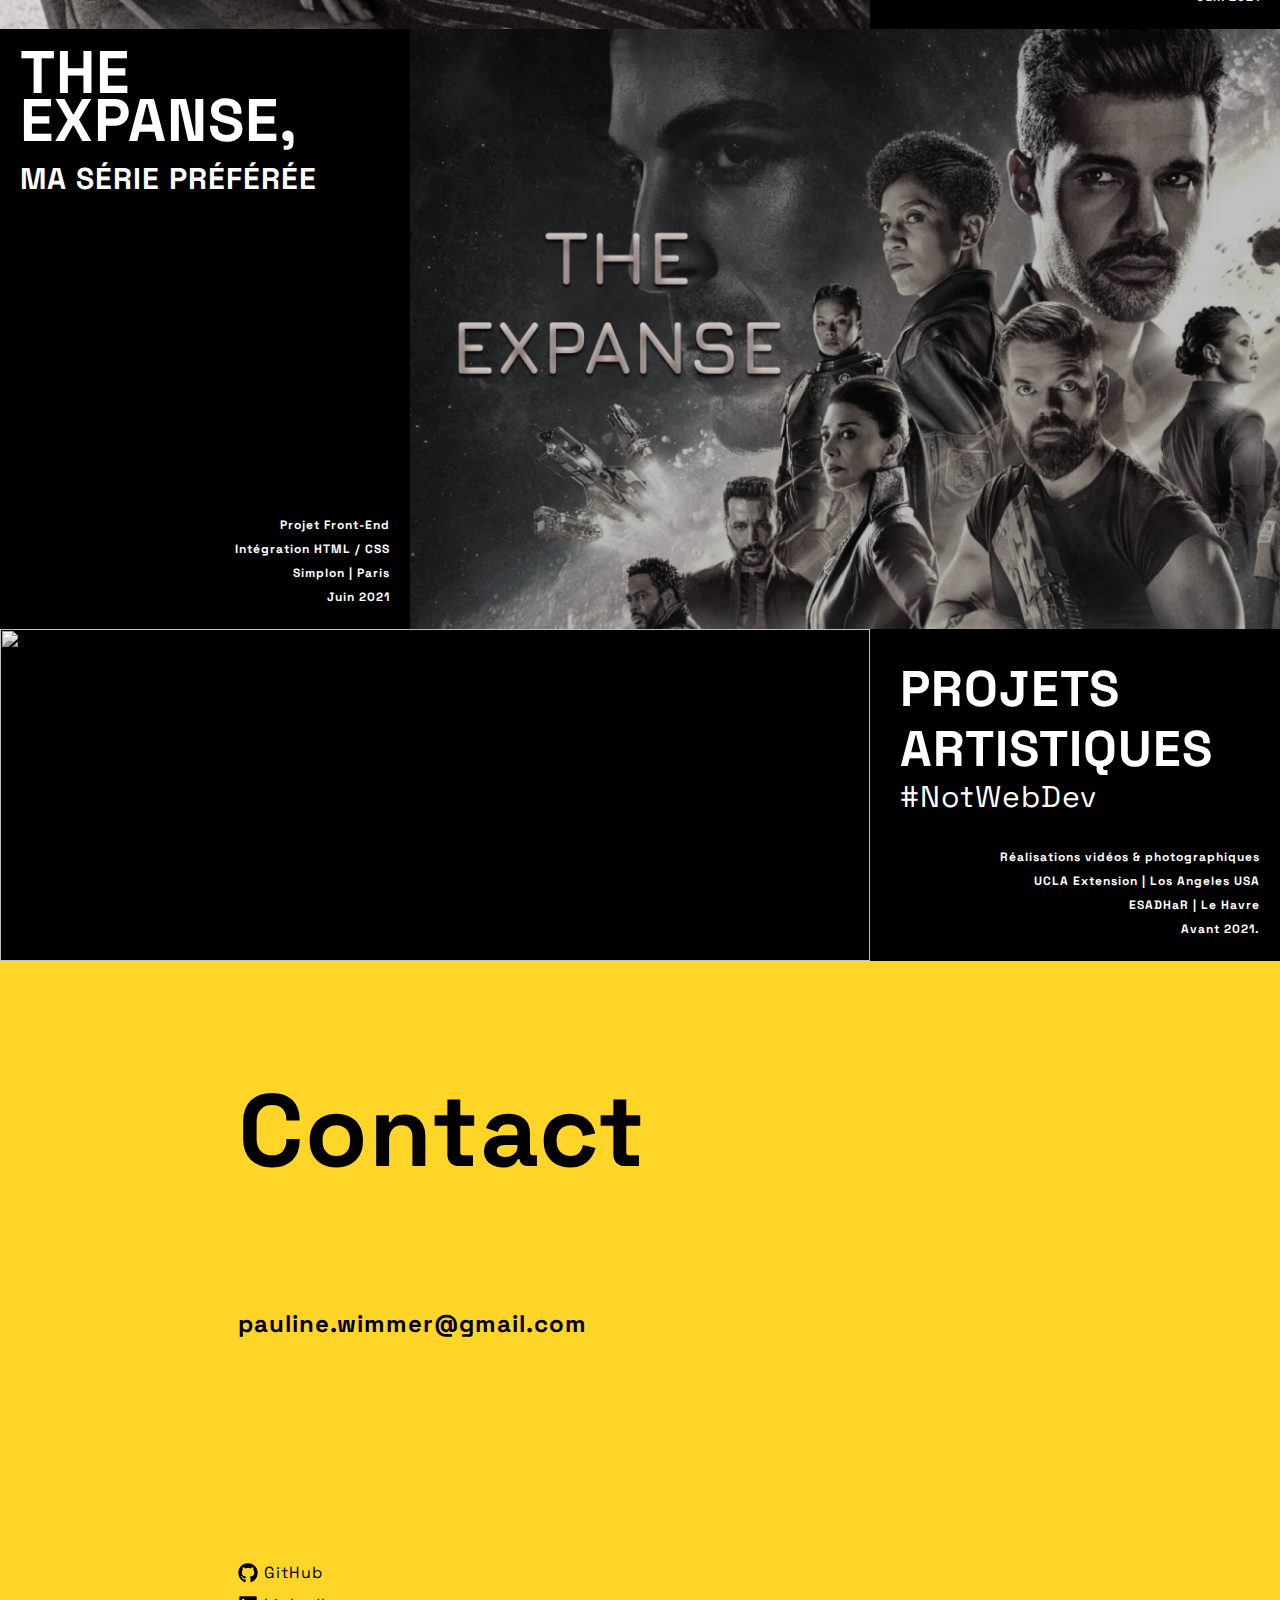
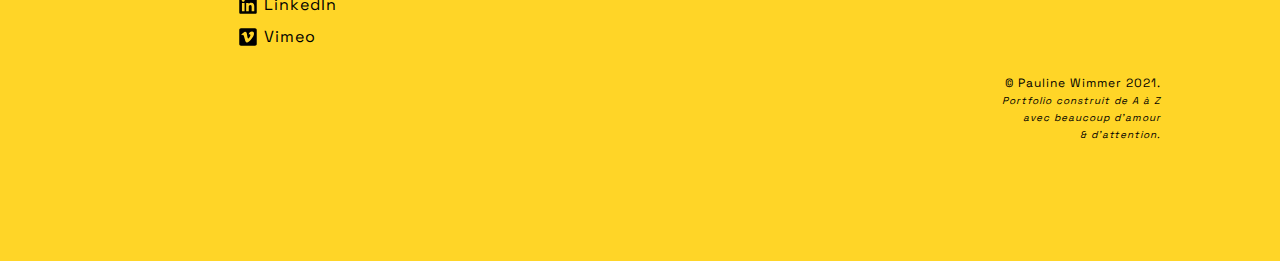
==== commit 22faac50: "Adding project tic-tac-toe" ====
--- a/index.html
+++ b/index.html
@@ -124,13 +124,37 @@
     <div class="separate"></div>
     <main id="projets" class="projets">
       <h1>Projets</h1>
+      <!-- Projet 7 -->
+      <a
+        class="move"
+        href="https://pauline-wim.github.io/tic-tac-toe/"
+        target="_blank"
+      >
+        <div class="proj">
+          <img class="opacity" src="images/tic-tac-toe.png" alt="tic-tac-toe" />
+          <div class="title_box">
+            <div class="title_box_art">
+              <h3 class="hack title-proj-art">Tic·Tac·Toe</h3>
+              <p class="title-proj-art">Le Morpion</p>
+            </div>
+            <h4>
+              Projet React | En équipe <br />
+              ~ 4 amazing <span class="emoji">&#128049</span> ~ Les Concats<br />
+              ReactJS | Bootstrap | Iconify<br />
+              Konexio | Paris <br />
+              Février 2022
+            </h4>
+          </div>
+        </div>
+      </a>
+
       <!-- Projet 6 -->
       <a
         class="move"
         href="https://pauline-wim.github.io/konexio-projet-fullstack/front/index.html"
         target="_blank"
       >
-        <div class="proj konexio_API">
+        <div class="proj left">
           <img class="opacity" src="images/restcountries.png" alt="" />
           <div class="title_box">
             <h3 class="hack">
@@ -152,7 +176,7 @@
         href="https://pauline-wim.github.io/digitous-html-cuisine-main/index.html"
         target="_blank"
       >
-        <div class="proj left">
+        <div class="proj">
           <img class="img cuisine" src="images/cuizine.png" alt="" />
           <div class="title_box left">
             <h3 class="hack">Cui'zine</h3>
@@ -172,7 +196,7 @@
         href="https://pauline-wim.github.io/hackeuse/index.html"
         target="_blank"
       >
-        <div class="proj simplon_fil_rouge">
+        <div class="proj left simplon_fil_rouge">
           <img class="img hacker" src="images/hackeuse.png" alt="" />
           <div class="title_box row">
             <h3 class="hack">
@@ -199,14 +223,14 @@
         href="https://claireav.github.io/Jeanne/index.html"
         target="_blank"
       >
-        <div class="proj left simplon_ecommerce">
+        <div class="proj simplon_ecommerce">
           <img class="img jeanne" src="images/jeanneboutique.png" alt="" />
           <div class="title_box left">
             <h3 class="hack">Jeanne Boutique</h3>
             <h4>
               Site vitrine de e-commerce <br />
               Projet Front-End <br />
-              En équipe <br />(5 awesome gals)<br />
+              En équipe <br />~ 5 awesome gals ~<br />
               HTML / CSS / JS / Git<br />
               Simplon | Paris <br />
               Juin 2021
@@ -221,7 +245,7 @@
         href="https://the-expanse-projet1.netlify.app/"
         target="_blank"
       >
-        <div class="proj simplon_serietv">
+        <div class="proj left simplon_serietv">
           <img class="img expanse" src="images/expanse.png" alt="" />
           <div class="title_box">
             <h3 class="hack">
--- a/style.css
+++ b/style.css
@@ -173,6 +173,10 @@
   background: black;
 }
 
+.emoji {
+  font-size: 1.4rem;
+}
+
 .projets {
   background: black;
 }
@@ -188,7 +192,7 @@
 } */
 
 .proj {
-  height: 90vh;
+  height: 80vh;
   /* color: #ffd527; */
   color: white;
   /* display: flex; */
